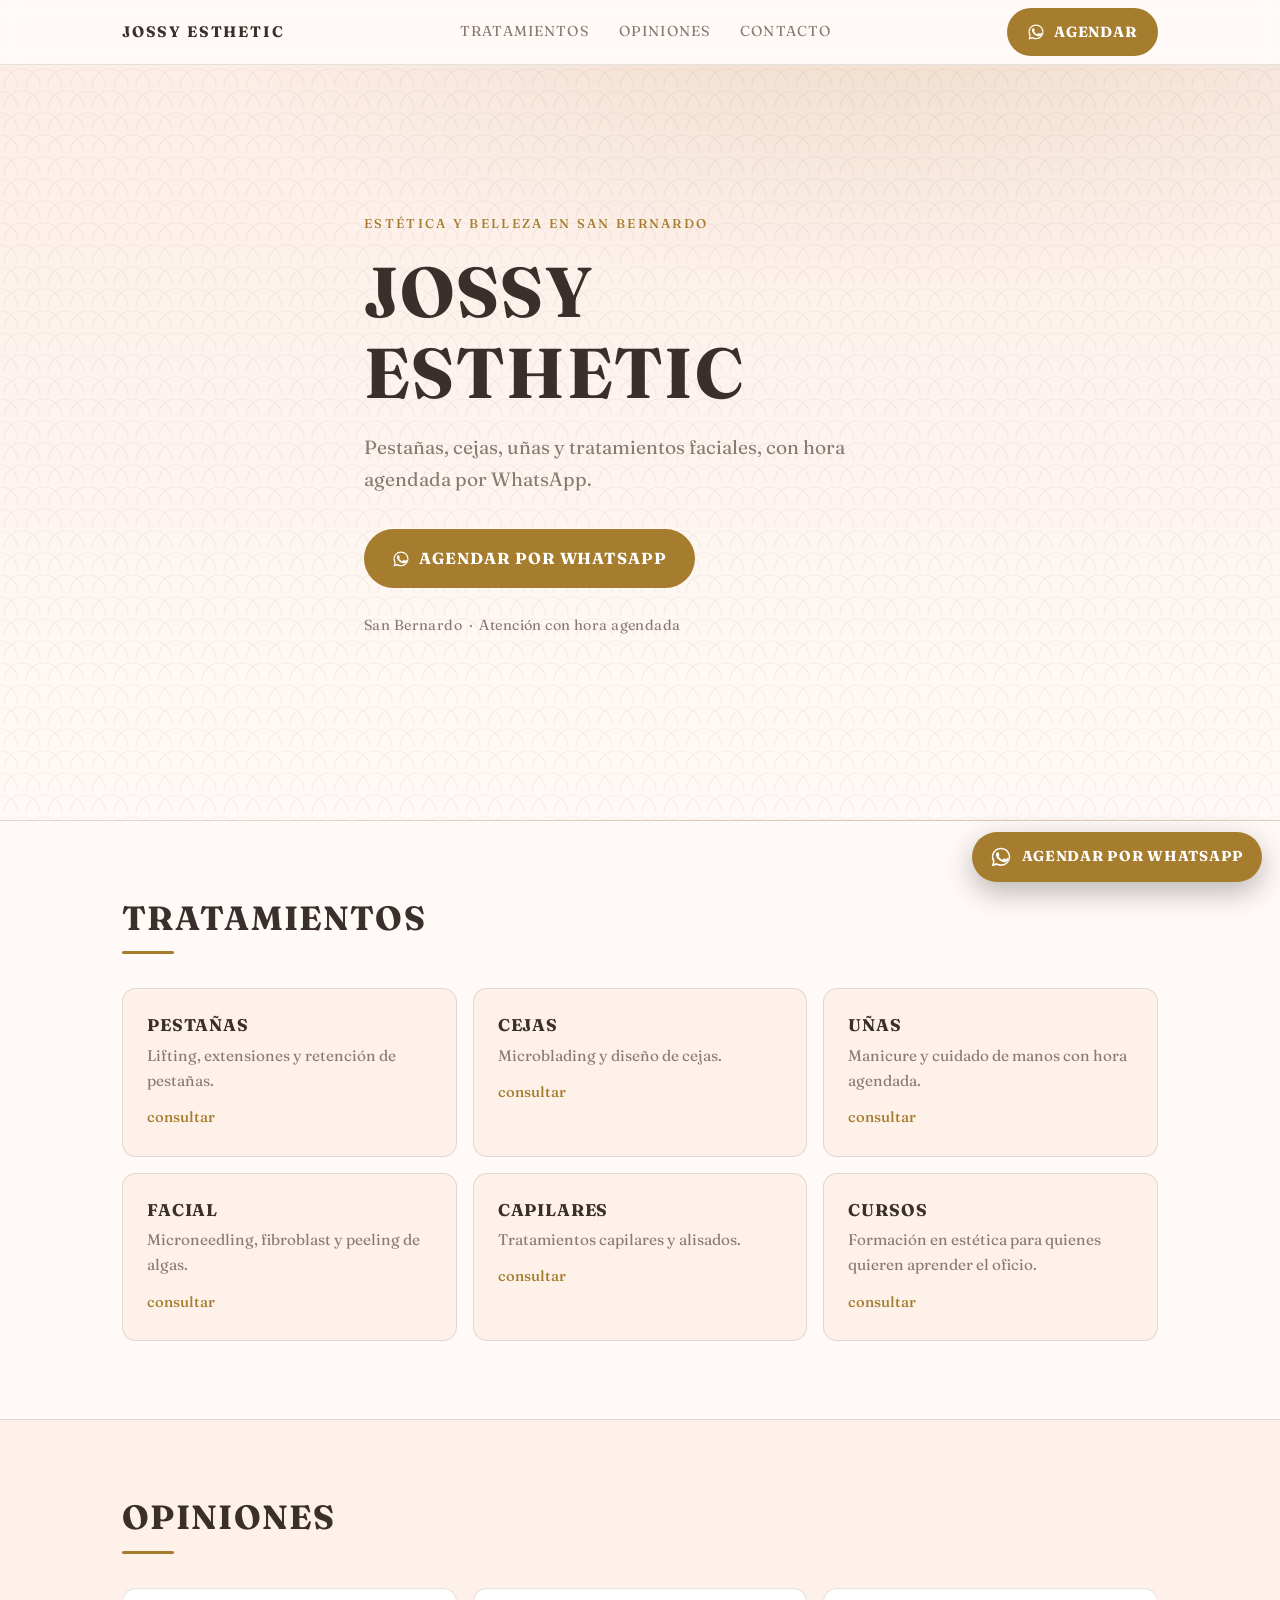
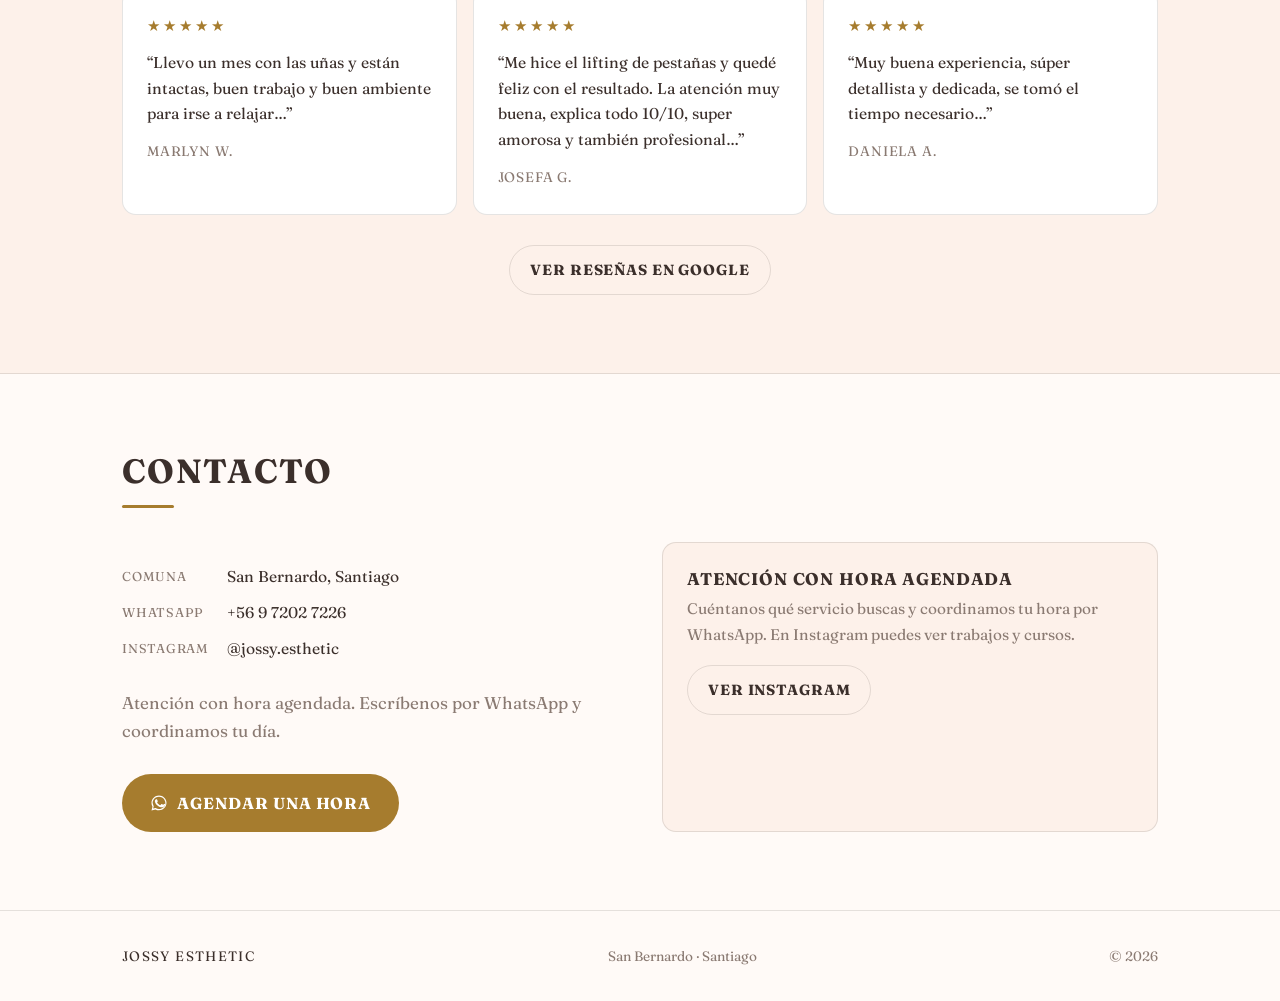
==== index.html @ 68f71420 "Demo de sitio para jossy-esthetic Co-Authored-By: Claude Sonnet 5 <noreply@anthropic.com>" ====
<!DOCTYPE html>
<html lang="es">
<head>
<meta charset="utf-8">
<meta name="viewport" content="width=device-width, initial-scale=1">
<title>Jossy Esthetic · San Bernardo</title>
<meta name="description" content="Estética en San Bernardo: pestañas, cejas, uñas y tratamientos faciales con hora agendada por WhatsApp.">
<meta name="theme-color" content="#fffaf7">
<link rel="preconnect" href="https://fonts.googleapis.com">
<link rel="preconnect" href="https://fonts.gstatic.com" crossorigin>
<link href="https://fonts.googleapis.com/css2?family=Fraunces:wght@400;500;600&display=swap" rel="stylesheet">
<style>:root{--bg:#fffaf7;--surface:#fdf1ea;--surface-2:#ffffff;--text:#3b2f2b;--muted:#8a7a72;--accent:#a67c2e;--accent-ink:#ffffff;--line:rgba(59,47,43,.13);--radius:14px;--maxw:1080px;--font:'Fraunces',Georgia,'Times New Roman',serif}*,*::before,*::after{box-sizing:border-box;margin:0;padding:0}html{scroll-behavior:smooth;-webkit-text-size-adjust:100%}body{background:var(--bg);color:var(--text);font-family:var(--font);font-size:17px;line-height:1.65;-webkit-font-smoothing:antialiased;overflow-x:hidden}img{max-width:100%;display:block}a{color:inherit;text-decoration:none}.wrap{max-width:var(--maxw);margin:0 auto;padding:0 22px}section{padding:78px 0}h1,h2,h3{font-weight:700;line-height:1.15;letter-spacing:.01em}h2{font-size:clamp(1.5rem,4vw,2.1rem);text-transform:uppercase;letter-spacing:.04em;margin-bottom:34px}h2 .rule{display:block;width:52px;height:3px;background:var(--accent);margin-top:14px;border-radius:2px}p.lead{color:var(--muted)}header{position:sticky;top:0;z-index:50;background:color-mix(in srgb,var(--bg) 82%,transparent);backdrop-filter:blur(10px);border-bottom:1px solid var(--line)}.bar{display:flex;align-items:center;justify-content:space-between;height:64px}.brand{font-weight:700;text-transform:uppercase;letter-spacing:.12em;font-size:.95rem}.nav{display:none;gap:30px;font-size:.9rem;color:var(--muted);text-transform:uppercase;letter-spacing:.08em}.nav a:hover{color:var(--text)}@media(min-width:820px){.nav{display:flex}}.btn{display:inline-flex;align-items:center;gap:9px;background:var(--accent);color:var(--accent-ink);font-weight:700;font-size:.92rem;text-transform:uppercase;letter-spacing:.06em;padding:12px 20px;border-radius:999px;white-space:nowrap;transition:transform .15s ease,filter .15s ease}.btn:hover{transform:translateY(-1px);filter:brightness(1.06)}.btn svg{width:18px;height:18px;fill:currentColor}.btn--ghost{background:transparent;color:var(--text);border:1px solid var(--line)}.btn--lg{padding:16px 28px;font-size:1rem}.hero{position:relative;overflow:hidden;min-height:80vh;display:flex;align-items:center;background:radial-gradient(1200px 500px at 70% -10%,var(--hero-glow,transparent),transparent 60%),linear-gradient(180deg,#fdeee7 0%,#fffaf7 100%);background-size:cover;background-position:center;border-bottom:1px solid var(--line)}.hero{--hero-glow:rgba(166,124,46,.16)}.pat{position:absolute;inset:0;width:100%;height:100%;color:var(--text);opacity:.05;pointer-events:none}.hero-inner{position:relative;padding:70px 0}.hero .kicker{color:var(--accent);text-transform:uppercase;letter-spacing:.18em;font-size:.8rem;font-weight:500;margin-bottom:18px}.hero h1{font-size:clamp(2.4rem,8vw,4.4rem);text-transform:uppercase;letter-spacing:.02em;margin-bottom:18px}.hero p{font-size:clamp(1rem,2.4vw,1.2rem);color:var(--muted);max-width:46ch;margin-bottom:34px}.hero .meta{margin-top:26px;color:var(--muted);font-size:.9rem;letter-spacing:.03em}.grid{display:grid;grid-template-columns:1fr;gap:16px}@media(min-width:640px){.grid{grid-template-columns:1fr 1fr}}@media(min-width:960px){.grid{grid-template-columns:1fr 1fr 1fr}}.card{background:var(--surface);border:1px solid var(--line);border-radius:var(--radius);padding:26px 24px}.card h3{font-size:1.06rem;text-transform:uppercase;letter-spacing:.05em;margin-bottom:8px}.card p{color:var(--muted);font-size:.96rem;margin:0}.card .price{color:var(--accent);font-weight:500;font-size:.92rem;margin-top:12px;display:block}.gallery{display:grid;grid-template-columns:1fr;gap:14px}@media(min-width:640px){.gallery{grid-template-columns:1fr 1fr 1fr}}.gallery figure{margin:0;border-radius:var(--radius);overflow:hidden;border:1px solid var(--line)}.gallery img{width:100%;aspect-ratio:4/3;object-fit:cover}.gallery figcaption{padding:10px 14px;font-size:.82rem;color:var(--muted);text-transform:uppercase;letter-spacing:.05em}.reviews{background:var(--surface);border-top:1px solid var(--line);border-bottom:1px solid var(--line)}.review{background:var(--surface-2);border:1px solid var(--line);border-radius:var(--radius);padding:24px}.stars{letter-spacing:3px;color:var(--accent);font-size:.95rem;margin-bottom:12px}.review p{font-size:.98rem;margin-bottom:14px}.review .who{color:var(--muted);font-size:.86rem;text-transform:uppercase;letter-spacing:.06em}.reviews .after{margin-top:30px;text-align:center}.contact-grid{display:grid;grid-template-columns:1fr;gap:34px}@media(min-width:860px){.contact-grid{grid-template-columns:1fr 1fr;gap:44px}}.info dl{display:grid;grid-template-columns:auto 1fr;gap:10px 18px;margin:22px 0 28px}.info dt{color:var(--muted);text-transform:uppercase;letter-spacing:.06em;font-size:.8rem;padding-top:2px}.info dd{font-size:.98rem}.hours{width:100%;border-collapse:collapse;margin:20px 0 28px;font-size:.94rem}.hours td{padding:7px 0;border-bottom:1px solid var(--line)}.hours td:last-child{text-align:right;color:var(--muted)}.hours tr:last-child td{border-bottom:0}.map{border:1px solid var(--line);border-radius:var(--radius);overflow:hidden;min-height:300px}.map iframe{width:100%;height:100%;min-height:300px;border:0;filter:grayscale(.3) contrast(1.05)}footer{border-top:1px solid var(--line);padding:34px 0;color:var(--muted);font-size:.85rem}.foot{display:flex;flex-wrap:wrap;gap:8px 22px;justify-content:space-between;align-items:center}.foot .name{text-transform:uppercase;letter-spacing:.1em;color:var(--text)}.fab{position:fixed;right:18px;bottom:18px;z-index:60;display:inline-flex;align-items:center;gap:10px;background:var(--accent);color:var(--accent-ink);font-weight:700;font-size:.9rem;text-transform:uppercase;letter-spacing:.05em;padding:13px 18px;border-radius:999px;box-shadow:0 10px 30px rgba(0,0,0,.28);transition:transform .15s ease,filter .15s ease}.fab:hover{transform:translateY(-2px);filter:brightness(1.06)}.fab svg{width:22px;height:22px;fill:currentColor;flex:none}.fab .fab-txt{display:none}@media(min-width:560px){.fab .fab-txt{display:inline}}@media (prefers-reduced-motion:no-preference){.reveal{opacity:0;transform:translateY(18px);transition:opacity .6s ease,transform .6s ease}.reveal.is-visible{opacity:1;transform:none}}</style>
</head>
<body>
<svg width="0" height="0" style="position:absolute" aria-hidden="true"><symbol id="wa" viewBox="0 0 24 24"><path d="M17.5 14.4c-.3-.2-1.7-.9-2-1-.3-.1-.5-.2-.6.2-.2.3-.7 1-.9 1.2-.2.2-.3.2-.6.1-1.7-.9-2.8-1.6-3.9-3.5-.3-.5.3-.5.8-1.5.1-.2 0-.4 0-.5 0-.1-.6-1.5-.9-2.1-.2-.5-.4-.4-.6-.4h-.5c-.2 0-.5.1-.7.3-1 .9-1.2 2-1 3.2.4 2 1.6 3.6 3.4 5 2.4 2 4.2 2.4 5.7 2.4.7 0 1.6-.1 2.3-.6.6-.4 1.7-1.1 1.9-2.1.2-.9.2-1.7.1-1.8-.1-.2-.3-.2-.6-.4Z"/><path d="M12 2C6.5 2 2 6.5 2 12c0 1.8.5 3.5 1.3 5L2 22l5.2-1.4c1.4.8 3 1.2 4.8 1.2 5.5 0 10-4.5 10-10S17.5 2 12 2Zm0 18c-1.6 0-3.1-.4-4.4-1.2l-.3-.2-3.1.8.8-3-.2-.3C4 13.3 3.5 11.7 3.5 12 3.5 7.3 7.3 3.5 12 3.5S20.5 7.3 20.5 12 16.7 20 12 20Z"/></symbol></svg>
<!-- ================= HEADER ================= -->
<header>
<div class="wrap bar">
<span class="brand">Jossy Esthetic</span>
<nav class="nav">
<a href="#servicios">Tratamientos</a>
<a href="#opiniones">Opiniones</a>
<a href="#contacto">Contacto</a>
</nav>
<a class="btn" href="https://wa.me/56972027226?text=Hola%2C%20vi%20su%20p%C3%A1gina%20web%20y%20quiero%20agendar%20una%20hora" target="_blank" rel="noopener">
<svg aria-hidden="true"><use href="#wa"/></svg>
<span>Agendar</span>
</a>
</div>
</header>
<!-- ================= HERO ================= -->
<section class="hero">
<svg class="pat" aria-hidden="true"><defs><pattern id="p" width="44" height="22" patternUnits="userSpaceOnUse"><g fill="none" stroke="currentColor" stroke-width="1.2"><circle cx="22" cy="22" r="18"/><circle cx="0" cy="22" r="18"/><circle cx="44" cy="22" r="18"/></g></pattern></defs><rect width="100%" height="100%" fill="url(#p)"/></svg>
<div class="wrap hero-inner">
<p class="kicker">Estética y belleza en San Bernardo</p>
<h1>Jossy<br>Esthetic</h1>
<p>Pestañas, cejas, uñas y tratamientos faciales, con hora agendada por WhatsApp.</p>
<a class="btn btn--lg" href="https://wa.me/56972027226?text=Hola%2C%20vi%20su%20p%C3%A1gina%20web%20y%20quiero%20agendar%20una%20hora" target="_blank" rel="noopener">
<svg aria-hidden="true"><use href="#wa"/></svg>
<span>Agendar por WhatsApp</span>
</a>
<p class="meta">San Bernardo &nbsp;·&nbsp; Atención con hora agendada</p>
</div>
</section>
<!-- ================= SERVICIOS ================= -->
<section id="servicios">
<div class="wrap">
<h2 class="reveal">Tratamientos<span class="rule"></span></h2>
<div class="grid">
<div class="card reveal">
<h3>Pestañas</h3>
<p>Lifting, extensiones y retención de pestañas.</p>
<span class="price">consultar</span>
</div>
<div class="card reveal">
<h3>Cejas</h3>
<p>Microblading y diseño de cejas.</p>
<span class="price">consultar</span>
</div>
<div class="card reveal">
<h3>Uñas</h3>
<p>Manicure y cuidado de manos con hora agendada.</p>
<span class="price">consultar</span>
</div>
<div class="card reveal">
<h3>Facial</h3>
<p>Microneedling, fibroblast y peeling de algas.</p>
<span class="price">consultar</span>
</div>
<div class="card reveal">
<h3>Capilares</h3>
<p>Tratamientos capilares y alisados.</p>
<span class="price">consultar</span>
</div>
<div class="card reveal">
<h3>Cursos</h3>
<p>Formación en estética para quienes quieren aprender el oficio.</p>
<span class="price">consultar</span>
</div>
</div>
</div>
</section>
<!-- ================= OPINIONES ================= -->
<section id="opiniones" class="reviews">
<div class="wrap">
<h2 class="reveal">Opiniones<span class="rule"></span></h2>
<div class="grid">
<div class="review reveal">
<div class="stars" aria-label="5 de 5 estrellas">★★★★★</div>
<p>“Llevo un mes con las uñas y están intactas, buen trabajo y buen ambiente para irse a relajar…”</p>
<div class="who">Marlyn W.</div>
</div>
<div class="review reveal">
<div class="stars" aria-label="5 de 5 estrellas">★★★★★</div>
<p>“Me hice el lifting de pestañas y quedé feliz con el resultado. La atención muy buena, explica todo 10/10, super amorosa y también profesional…”</p>
<div class="who">Josefa G.</div>
</div>
<div class="review reveal">
<div class="stars" aria-label="5 de 5 estrellas">★★★★★</div>
<p>“Muy buena experiencia, súper detallista y dedicada, se tomó el tiempo necesario…”</p>
<div class="who">Daniela A.</div>
</div>
</div>
<div class="after">
<a class="btn btn--ghost" href="https://www.google.com/maps/search/?api=1&query=Jossy%20Esthetic%20San%20Bernardo" target="_blank" rel="noopener">Ver reseñas en Google</a>
</div>
</div>
</section>
<!-- ================= CONTACTO ================= -->
<section id="contacto">
<div class="wrap">
<h2 class="reveal">Contacto<span class="rule"></span></h2>
<div class="contact-grid">
<div class="info reveal">
<dl>
<dt>Comuna</dt>
<dd>San Bernardo, Santiago</dd>
<dt>WhatsApp</dt>
<dd>+56 9 7202 7226</dd>
<dt>Instagram</dt>
<dd><a href="https://instagram.com/jossy.esthetic" target="_blank" rel="noopener">@jossy.esthetic</a></dd>
</dl>
<p class="lead" style="margin:20px 0 28px">Atención con hora agendada. Escríbenos por WhatsApp y coordinamos tu día.</p>
<a class="btn btn--lg" href="https://wa.me/56972027226?text=Hola%2C%20vi%20su%20p%C3%A1gina%20web%20y%20quiero%20agendar%20una%20hora" target="_blank" rel="noopener">
<svg aria-hidden="true"><use href="#wa"/></svg>
<span>Agendar una hora</span>
</a>
</div>
<div class="card reveal">
<h3>Atención con hora agendada</h3>
<p>Cuéntanos qué servicio buscas y coordinamos tu hora por WhatsApp. En Instagram puedes ver trabajos y cursos.</p>
<a class="btn btn--ghost" style="margin-top:18px" href="https://instagram.com/jossy.esthetic" target="_blank" rel="noopener">Ver Instagram</a>
</div>
</div>
</div>
</section>
<!-- ================= FOOTER ================= -->
<footer>
<div class="wrap foot">
<span class="name">Jossy Esthetic</span>
<span>San Bernardo · Santiago</span>
<span>&copy; <span id="y"></span></span>
</div>
</footer>
<!-- ================= BOTÓN FLOTANTE (toda la página) ================= -->
<a class="fab" href="https://wa.me/56972027226?text=Hola%2C%20vi%20su%20p%C3%A1gina%20web%20y%20quiero%20agendar%20una%20hora" target="_blank" rel="noopener" aria-label="Agendar por WhatsApp">
<svg aria-hidden="true"><use href="#wa"/></svg>
<span class="fab-txt">Agendar por WhatsApp</span>
</a>
<script>
document.getElementById('y').textContent = new Date().getFullYear();
var io = new IntersectionObserver(function(entries){
entries.forEach(function(e){
if(e.isIntersecting){ e.target.classList.add('is-visible'); io.unobserve(e.target); }
});
}, {threshold:.15});
document.querySelectorAll('.reveal').forEach(function(el){ io.observe(el); });
</script>
</body>
</html>
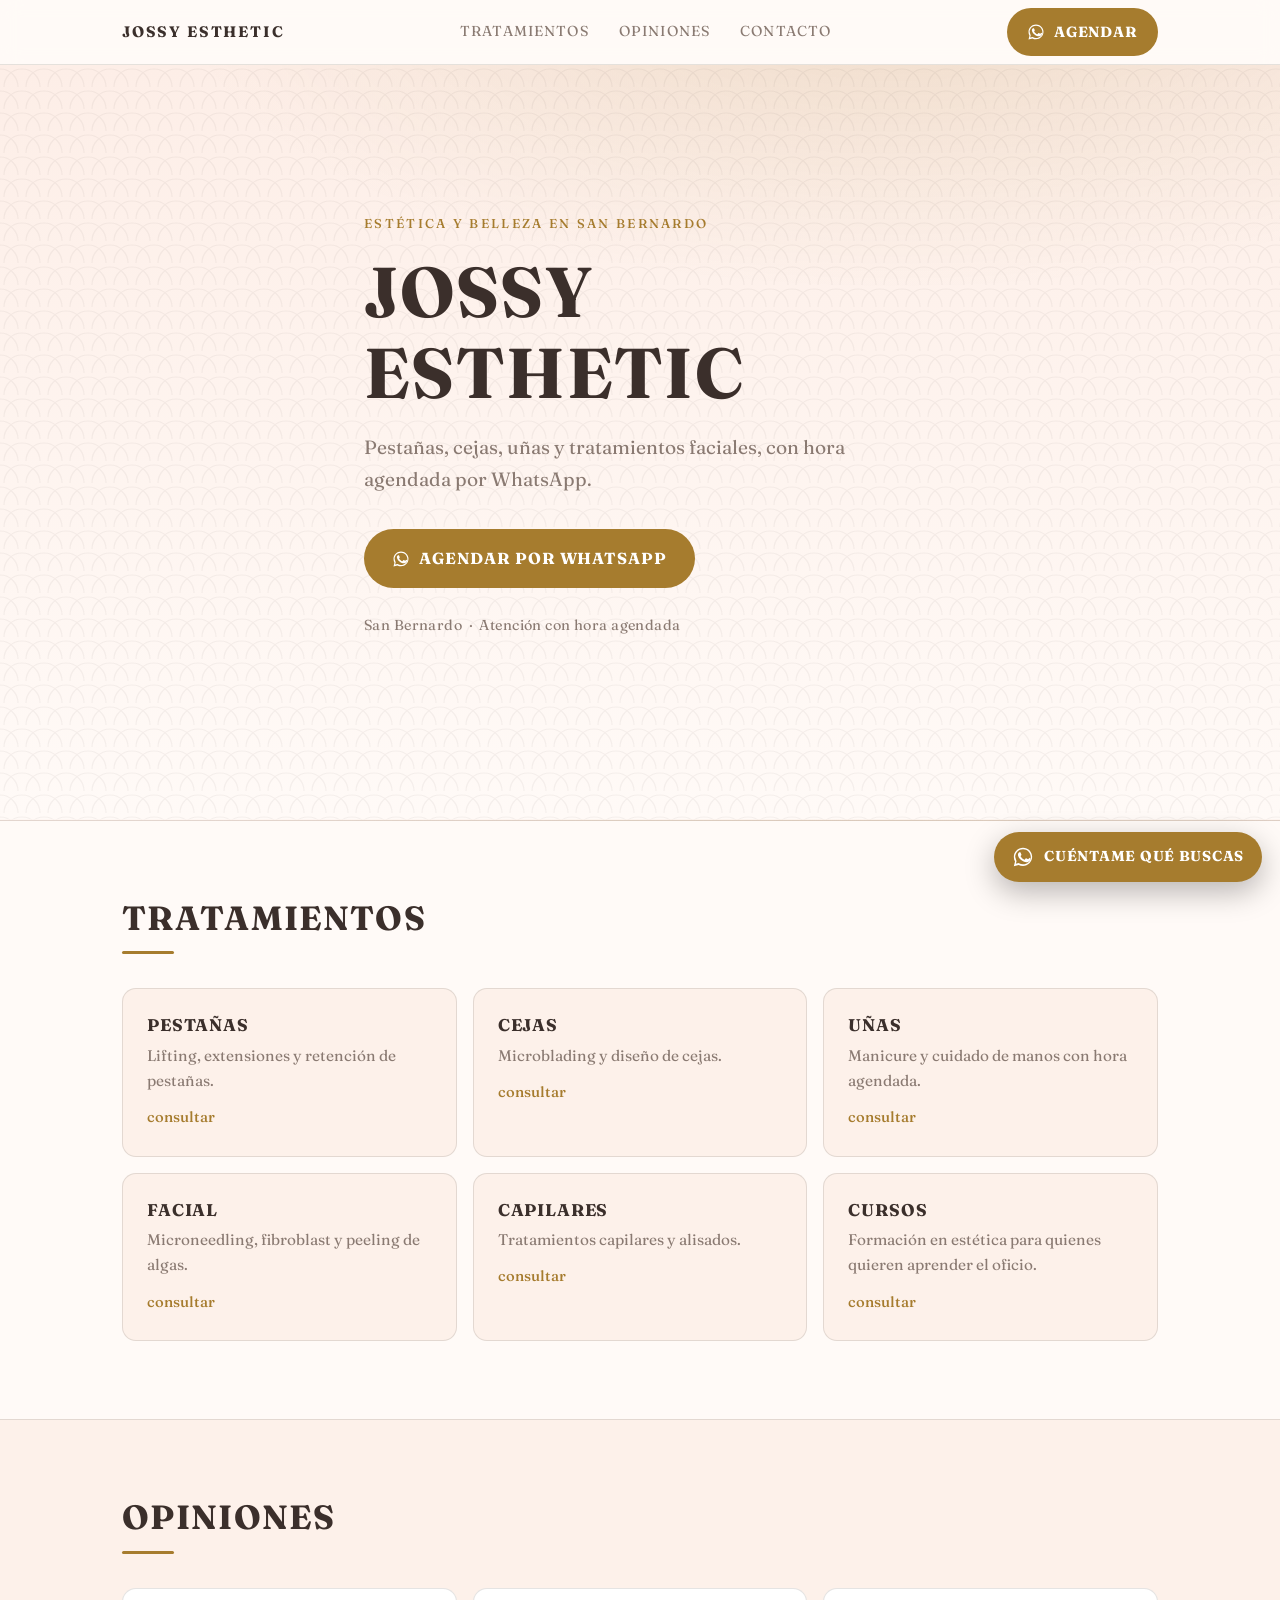
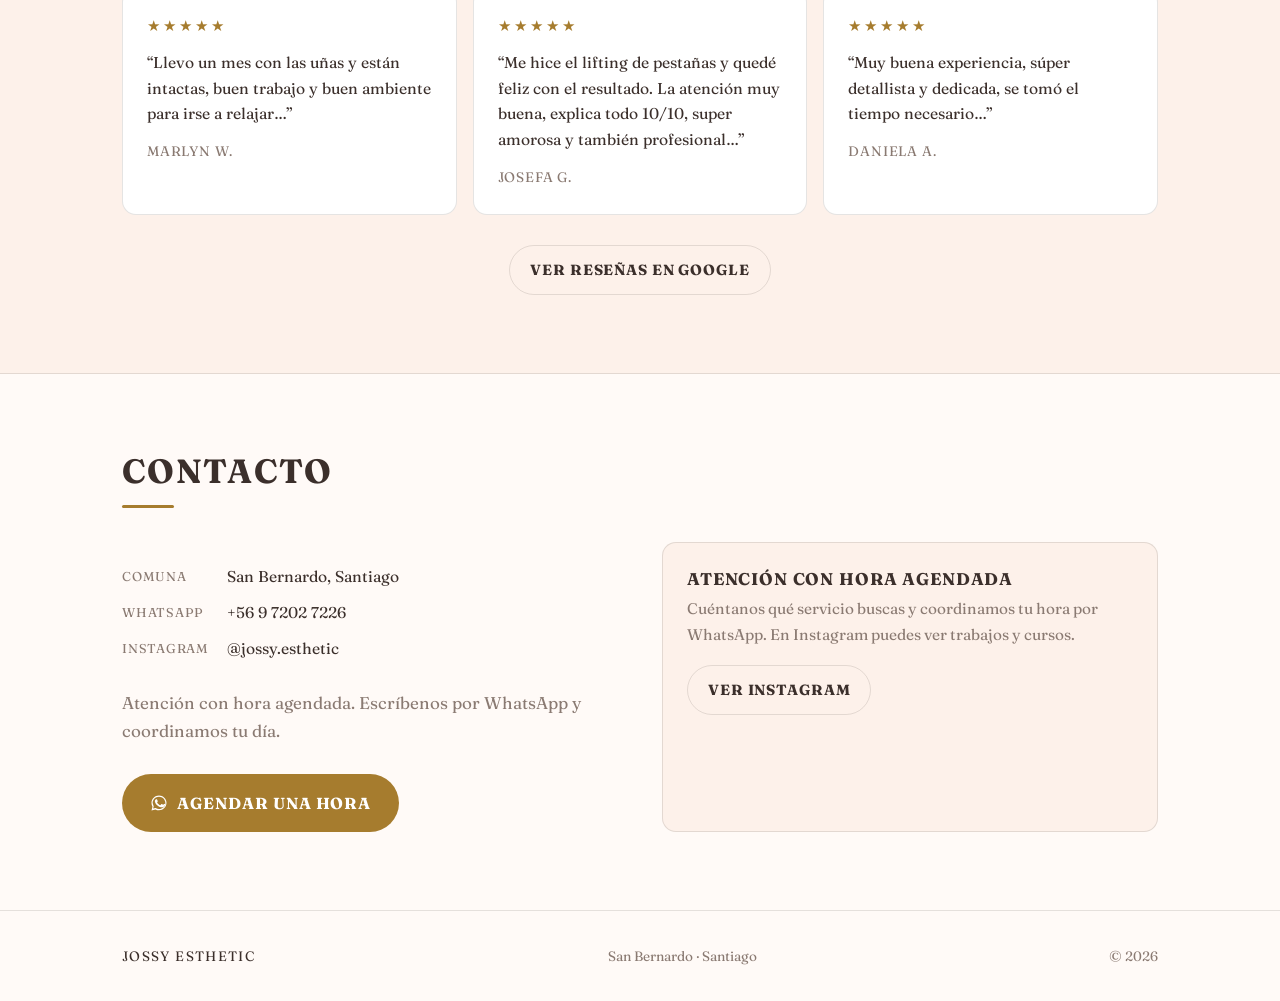
==== commit 0ac818c5: "Asistente de reservas guiado (sin costo) en el demo de Jossy Co-Authored-By: Claude Sonnet 5 <norepl" ====
--- a/index.html
+++ b/index.html
@@ -10,6 +10,7 @@
 <link rel="preconnect" href="https://fonts.gstatic.com" crossorigin>
 <link href="https://fonts.googleapis.com/css2?family=Fraunces:wght@400;500;600&display=swap" rel="stylesheet">
 <style>:root{--bg:#fffaf7;--surface:#fdf1ea;--surface-2:#ffffff;--text:#3b2f2b;--muted:#8a7a72;--accent:#a67c2e;--accent-ink:#ffffff;--line:rgba(59,47,43,.13);--radius:14px;--maxw:1080px;--font:'Fraunces',Georgia,'Times New Roman',serif}*,*::before,*::after{box-sizing:border-box;margin:0;padding:0}html{scroll-behavior:smooth;-webkit-text-size-adjust:100%}body{background:var(--bg);color:var(--text);font-family:var(--font);font-size:17px;line-height:1.65;-webkit-font-smoothing:antialiased;overflow-x:hidden}img{max-width:100%;display:block}a{color:inherit;text-decoration:none}.wrap{max-width:var(--maxw);margin:0 auto;padding:0 22px}section{padding:78px 0}h1,h2,h3{font-weight:700;line-height:1.15;letter-spacing:.01em}h2{font-size:clamp(1.5rem,4vw,2.1rem);text-transform:uppercase;letter-spacing:.04em;margin-bottom:34px}h2 .rule{display:block;width:52px;height:3px;background:var(--accent);margin-top:14px;border-radius:2px}p.lead{color:var(--muted)}header{position:sticky;top:0;z-index:50;background:color-mix(in srgb,var(--bg) 82%,transparent);backdrop-filter:blur(10px);border-bottom:1px solid var(--line)}.bar{display:flex;align-items:center;justify-content:space-between;height:64px}.brand{font-weight:700;text-transform:uppercase;letter-spacing:.12em;font-size:.95rem}.nav{display:none;gap:30px;font-size:.9rem;color:var(--muted);text-transform:uppercase;letter-spacing:.08em}.nav a:hover{color:var(--text)}@media(min-width:820px){.nav{display:flex}}.btn{display:inline-flex;align-items:center;gap:9px;background:var(--accent);color:var(--accent-ink);font-weight:700;font-size:.92rem;text-transform:uppercase;letter-spacing:.06em;padding:12px 20px;border-radius:999px;white-space:nowrap;transition:transform .15s ease,filter .15s ease}.btn:hover{transform:translateY(-1px);filter:brightness(1.06)}.btn svg{width:18px;height:18px;fill:currentColor}.btn--ghost{background:transparent;color:var(--text);border:1px solid var(--line)}.btn--lg{padding:16px 28px;font-size:1rem}.hero{position:relative;overflow:hidden;min-height:80vh;display:flex;align-items:center;background:radial-gradient(1200px 500px at 70% -10%,var(--hero-glow,transparent),transparent 60%),linear-gradient(180deg,#fdeee7 0%,#fffaf7 100%);background-size:cover;background-position:center;border-bottom:1px solid var(--line)}.hero{--hero-glow:rgba(166,124,46,.16)}.pat{position:absolute;inset:0;width:100%;height:100%;color:var(--text);opacity:.05;pointer-events:none}.hero-inner{position:relative;padding:70px 0}.hero .kicker{color:var(--accent);text-transform:uppercase;letter-spacing:.18em;font-size:.8rem;font-weight:500;margin-bottom:18px}.hero h1{font-size:clamp(2.4rem,8vw,4.4rem);text-transform:uppercase;letter-spacing:.02em;margin-bottom:18px}.hero p{font-size:clamp(1rem,2.4vw,1.2rem);color:var(--muted);max-width:46ch;margin-bottom:34px}.hero .meta{margin-top:26px;color:var(--muted);font-size:.9rem;letter-spacing:.03em}.grid{display:grid;grid-template-columns:1fr;gap:16px}@media(min-width:640px){.grid{grid-template-columns:1fr 1fr}}@media(min-width:960px){.grid{grid-template-columns:1fr 1fr 1fr}}.card{background:var(--surface);border:1px solid var(--line);border-radius:var(--radius);padding:26px 24px}.card h3{font-size:1.06rem;text-transform:uppercase;letter-spacing:.05em;margin-bottom:8px}.card p{color:var(--muted);font-size:.96rem;margin:0}.card .price{color:var(--accent);font-weight:500;font-size:.92rem;margin-top:12px;display:block}.gallery{display:grid;grid-template-columns:1fr;gap:14px}@media(min-width:640px){.gallery{grid-template-columns:1fr 1fr 1fr}}.gallery figure{margin:0;border-radius:var(--radius);overflow:hidden;border:1px solid var(--line)}.gallery img{width:100%;aspect-ratio:4/3;object-fit:cover}.gallery figcaption{padding:10px 14px;font-size:.82rem;color:var(--muted);text-transform:uppercase;letter-spacing:.05em}.reviews{background:var(--surface);border-top:1px solid var(--line);border-bottom:1px solid var(--line)}.review{background:var(--surface-2);border:1px solid var(--line);border-radius:var(--radius);padding:24px}.stars{letter-spacing:3px;color:var(--accent);font-size:.95rem;margin-bottom:12px}.review p{font-size:.98rem;margin-bottom:14px}.review .who{color:var(--muted);font-size:.86rem;text-transform:uppercase;letter-spacing:.06em}.reviews .after{margin-top:30px;text-align:center}.contact-grid{display:grid;grid-template-columns:1fr;gap:34px}@media(min-width:860px){.contact-grid{grid-template-columns:1fr 1fr;gap:44px}}.info dl{display:grid;grid-template-columns:auto 1fr;gap:10px 18px;margin:22px 0 28px}.info dt{color:var(--muted);text-transform:uppercase;letter-spacing:.06em;font-size:.8rem;padding-top:2px}.info dd{font-size:.98rem}.hours{width:100%;border-collapse:collapse;margin:20px 0 28px;font-size:.94rem}.hours td{padding:7px 0;border-bottom:1px solid var(--line)}.hours td:last-child{text-align:right;color:var(--muted)}.hours tr:last-child td{border-bottom:0}.map{border:1px solid var(--line);border-radius:var(--radius);overflow:hidden;min-height:300px}.map iframe{width:100%;height:100%;min-height:300px;border:0;filter:grayscale(.3) contrast(1.05)}footer{border-top:1px solid var(--line);padding:34px 0;color:var(--muted);font-size:.85rem}.foot{display:flex;flex-wrap:wrap;gap:8px 22px;justify-content:space-between;align-items:center}.foot .name{text-transform:uppercase;letter-spacing:.1em;color:var(--text)}.fab{position:fixed;right:18px;bottom:18px;z-index:60;display:inline-flex;align-items:center;gap:10px;background:var(--accent);color:var(--accent-ink);font-weight:700;font-size:.9rem;text-transform:uppercase;letter-spacing:.05em;padding:13px 18px;border-radius:999px;box-shadow:0 10px 30px rgba(0,0,0,.28);transition:transform .15s ease,filter .15s ease}.fab:hover{transform:translateY(-2px);filter:brightness(1.06)}.fab svg{width:22px;height:22px;fill:currentColor;flex:none}.fab .fab-txt{display:none}@media(min-width:560px){.fab .fab-txt{display:inline}}@media (prefers-reduced-motion:no-preference){.reveal{opacity:0;transform:translateY(18px);transition:opacity .6s ease,transform .6s ease}.reveal.is-visible{opacity:1;transform:none}}</style>
+<link rel="stylesheet" href="asistente.css">
 </head>
 <body>
 <svg width="0" height="0" style="position:absolute" aria-hidden="true"><symbol id="wa" viewBox="0 0 24 24"><path d="M17.5 14.4c-.3-.2-1.7-.9-2-1-.3-.1-.5-.2-.6.2-.2.3-.7 1-.9 1.2-.2.2-.3.2-.6.1-1.7-.9-2.8-1.6-3.9-3.5-.3-.5.3-.5.8-1.5.1-.2 0-.4 0-.5 0-.1-.6-1.5-.9-2.1-.2-.5-.4-.4-.6-.4h-.5c-.2 0-.5.1-.7.3-1 .9-1.2 2-1 3.2.4 2 1.6 3.6 3.4 5 2.4 2 4.2 2.4 5.7 2.4.7 0 1.6-.1 2.3-.6.6-.4 1.7-1.1 1.9-2.1.2-.9.2-1.7.1-1.8-.1-.2-.3-.2-.6-.4Z"/><path d="M12 2C6.5 2 2 6.5 2 12c0 1.8.5 3.5 1.3 5L2 22l5.2-1.4c1.4.8 3 1.2 4.8 1.2 5.5 0 10-4.5 10-10S17.5 2 12 2Zm0 18c-1.6 0-3.1-.4-4.4-1.2l-.3-.2-3.1.8.8-3-.2-.3C4 13.3 3.5 11.7 3.5 12 3.5 7.3 7.3 3.5 12 3.5S20.5 7.3 20.5 12 16.7 20 12 20Z"/></symbol></svg>
@@ -156,5 +157,7 @@
 }, {threshold:.15});
 document.querySelectorAll('.reveal').forEach(function(el){ io.observe(el); });
 </script>
+<script>window.ASISTENTE={"negocio": "Jossy Esthetic", "persona": "Jossy", "wa": "56972027226", "boton": "Cuéntame qué buscas", "saludo": "Hola, soy el asistente de Jossy Esthetic. ¿Qué te gustaría hacerte?", "servicios": [{"n": "Pestañas", "info": "Jossy trabaja tres técnicas en pestañas. ¿Cuál te interesa?", "opts": ["Lifting", "Extensiones", "Retención"], "kw": "pestan|lifting|extension|retencion"}, {"n": "Cejas", "info": "En cejas hace microblading y diseño. ¿Cuál buscas?", "opts": ["Microblading", "Diseño de cejas"], "kw": "ceja|microblading"}, {"n": "Uñas", "info": "Manicure y cuidado de manos, siempre con hora agendada.", "opts": [], "kw": "\\bunas\\b|manicur|acrilic|esmalt|semipermanente"}, {"n": "Facial", "info": "Para el rostro trabaja estos tratamientos. ¿Cuál te llama la atención?", "opts": ["Microneedling", "Fibroblast", "Peeling de algas"], "kw": "facial|needling|fibroblast|peeling|\\bcara\\b|rostro|\\bpiel\\b"}, {"n": "Capilares", "info": "Tratamientos capilares y alisados. ¿Qué necesitas?", "opts": ["Tratamiento capilar", "Alisado"], "kw": "capilar|cabello|\\bpelo\\b|alisado|keratina"}, {"n": "Cursos", "info": "Jossy también enseña: da cursos de estética. Fechas y contenidos los ve directo con ella.", "opts": [], "kw": "curso|clase|aprender|capacitac|formacion|ensen"}], "faq": [{"kw": "precio|valor|cuanto|costo|cobra|tarifa", "r": "Los valores dependen del tratamiento y de tu caso, por eso Jossy los confirma directamente por WhatsApp."}, {"kw": "donde|direccion|ubicacion|comuna|llegar|san bernardo", "r": "Jossy atiende en San Bernardo, con hora agendada. Los detalles del lugar los coordina por WhatsApp al agendar."}, {"kw": "horario|abre|cierra|disponib|dias|que hora", "r": "Atiende con hora agendada. Los días y horas disponibles los ve directo con Jossy por WhatsApp."}, {"kw": "certific|experiencia|titulo|estudi", "r": "Jossy es técnico en enfermería, cosmetóloga y esteticista, con certificación internacional."}, {"kw": "opinion|resena|recomend|confiable", "r": "Tiene 5,0 en Google con más de 120 reseñas. Algunas están más abajo en esta página."}, {"kw": "agendar|reservar|una hora|pedir hora|\\bcita\\b", "r": "Se agenda por WhatsApp. Si eliges el servicio aquí, le dejo el mensaje listo a Jossy."}]};</script>
+<script src="asistente.js" defer></script>
 </body>
 </html>
--- a/asistente.css
+++ b/asistente.css
@@ -0,0 +1,33 @@
+/* Asistente de reservas — hereda los colores y la tipografía de la página (--bg, --surface, --text, --muted, --accent, --line, --font) */
+.asis{--asis-ink:color-mix(in srgb,var(--accent) 62%,#1a1208);position:fixed;right:18px;bottom:82px;z-index:61;width:min(390px,calc(100vw - 24px));max-height:min(580px,calc(100dvh - 106px));display:flex;flex-direction:column;background:var(--bg);color:var(--text);font-family:var(--font);border:1px solid var(--line);border-radius:10px;box-shadow:0 2px 6px rgba(0,0,0,.06),0 22px 48px -12px rgba(0,0,0,.28);opacity:0;transform:translateY(14px) scale(.98);transform-origin:bottom right}
+.asis[hidden]{display:none}
+@media (prefers-reduced-motion:no-preference){.asis{transition:opacity .28s cubic-bezier(.16,1,.3,1),transform .28s cubic-bezier(.16,1,.3,1)}}
+.asis.is-open{opacity:1;transform:none}
+.asis ::selection{background:color-mix(in srgb,var(--accent) 30%,transparent)}
+.asis-head{display:flex;justify-content:space-between;align-items:flex-start;gap:12px;padding:16px 16px 13px 20px;border-bottom:1px solid var(--line)}
+.asis-head strong{display:block;font-size:1.02rem;text-transform:uppercase;letter-spacing:.09em}
+.asis-head span{display:block;margin-top:3px;font-size:.78rem;line-height:1.4;color:var(--muted)}
+.asis-x{flex:none;width:34px;height:34px;display:grid;place-items:center;background:none;border:0;border-radius:50%;color:var(--muted);cursor:pointer}
+.asis-x:hover{background:var(--surface);color:var(--text)}
+.asis-x svg,.asis-form svg{width:18px;height:18px;fill:none;stroke:currentColor;stroke-width:1.8;stroke-linecap:round;stroke-linejoin:round}
+.asis-log{flex:1 1 auto;min-height:120px;overflow-y:auto;padding:18px 20px 6px;scrollbar-width:thin;scrollbar-color:var(--line) transparent}
+.asis-log p{margin:0 0 12px;font-size:.98rem;line-height:1.5}
+.asis-log .a{max-width:34ch}
+.asis-log .asis-dots{color:var(--muted);letter-spacing:.3em}
+.asis-log .me{margin-left:auto;width:fit-content;max-width:88%;text-align:right;font-style:italic;color:var(--asis-ink);border-bottom:1px solid var(--accent);padding-bottom:2px}
+.asis-log .quote{padding:12px 14px;background:var(--surface);border:1px solid var(--line);border-radius:6px;font-size:.92rem;color:var(--text)}
+.asis-opts{display:flex;flex-wrap:wrap;gap:8px;padding:4px 20px 14px}
+.asis-opts:empty{display:none}
+.asis-chip{font:inherit;font-size:.9rem;line-height:1.2;padding:9px 14px;background:transparent;color:var(--asis-ink);border:1px solid var(--accent);border-radius:6px;cursor:pointer;text-decoration:none;transition:background .15s ease,color .15s ease}
+.asis-chip:hover{background:color-mix(in srgb,var(--accent) 14%,transparent)}
+.asis-chip.is-primary{background:var(--asis-ink);border-color:var(--asis-ink);color:#fff;font-weight:600}
+.asis-chip.is-primary:hover{filter:brightness(1.12);background:var(--asis-ink)}
+.asis-form{display:flex;gap:8px;padding:12px 14px 14px 20px;border-top:1px solid var(--line)}
+.asis-form input{flex:1;min-width:0;font:inherit;font-size:16px;color:var(--text);background:transparent;border:0;border-bottom:1px solid var(--line);padding:8px 2px;border-radius:0;caret-color:var(--accent)}
+.asis-form input::placeholder{color:var(--muted)}
+.asis-form input:focus{outline:none;border-bottom-color:var(--accent)}
+.asis-form button{flex:none;width:40px;height:40px;display:grid;place-items:center;background:var(--asis-ink);color:#fff;border:0;border-radius:50%;cursor:pointer}
+.asis-form button:hover{filter:brightness(1.12)}
+.asis :focus-visible,.fab:focus-visible{outline:2px solid var(--asis-ink,var(--accent));outline-offset:2px}
+.asis-sr{position:absolute;width:1px;height:1px;overflow:hidden;clip:rect(0 0 0 0);white-space:nowrap}
+@media (max-width:560px){.asis{right:10px;left:10px;width:auto;bottom:78px}.fab .fab-txt{display:inline}}
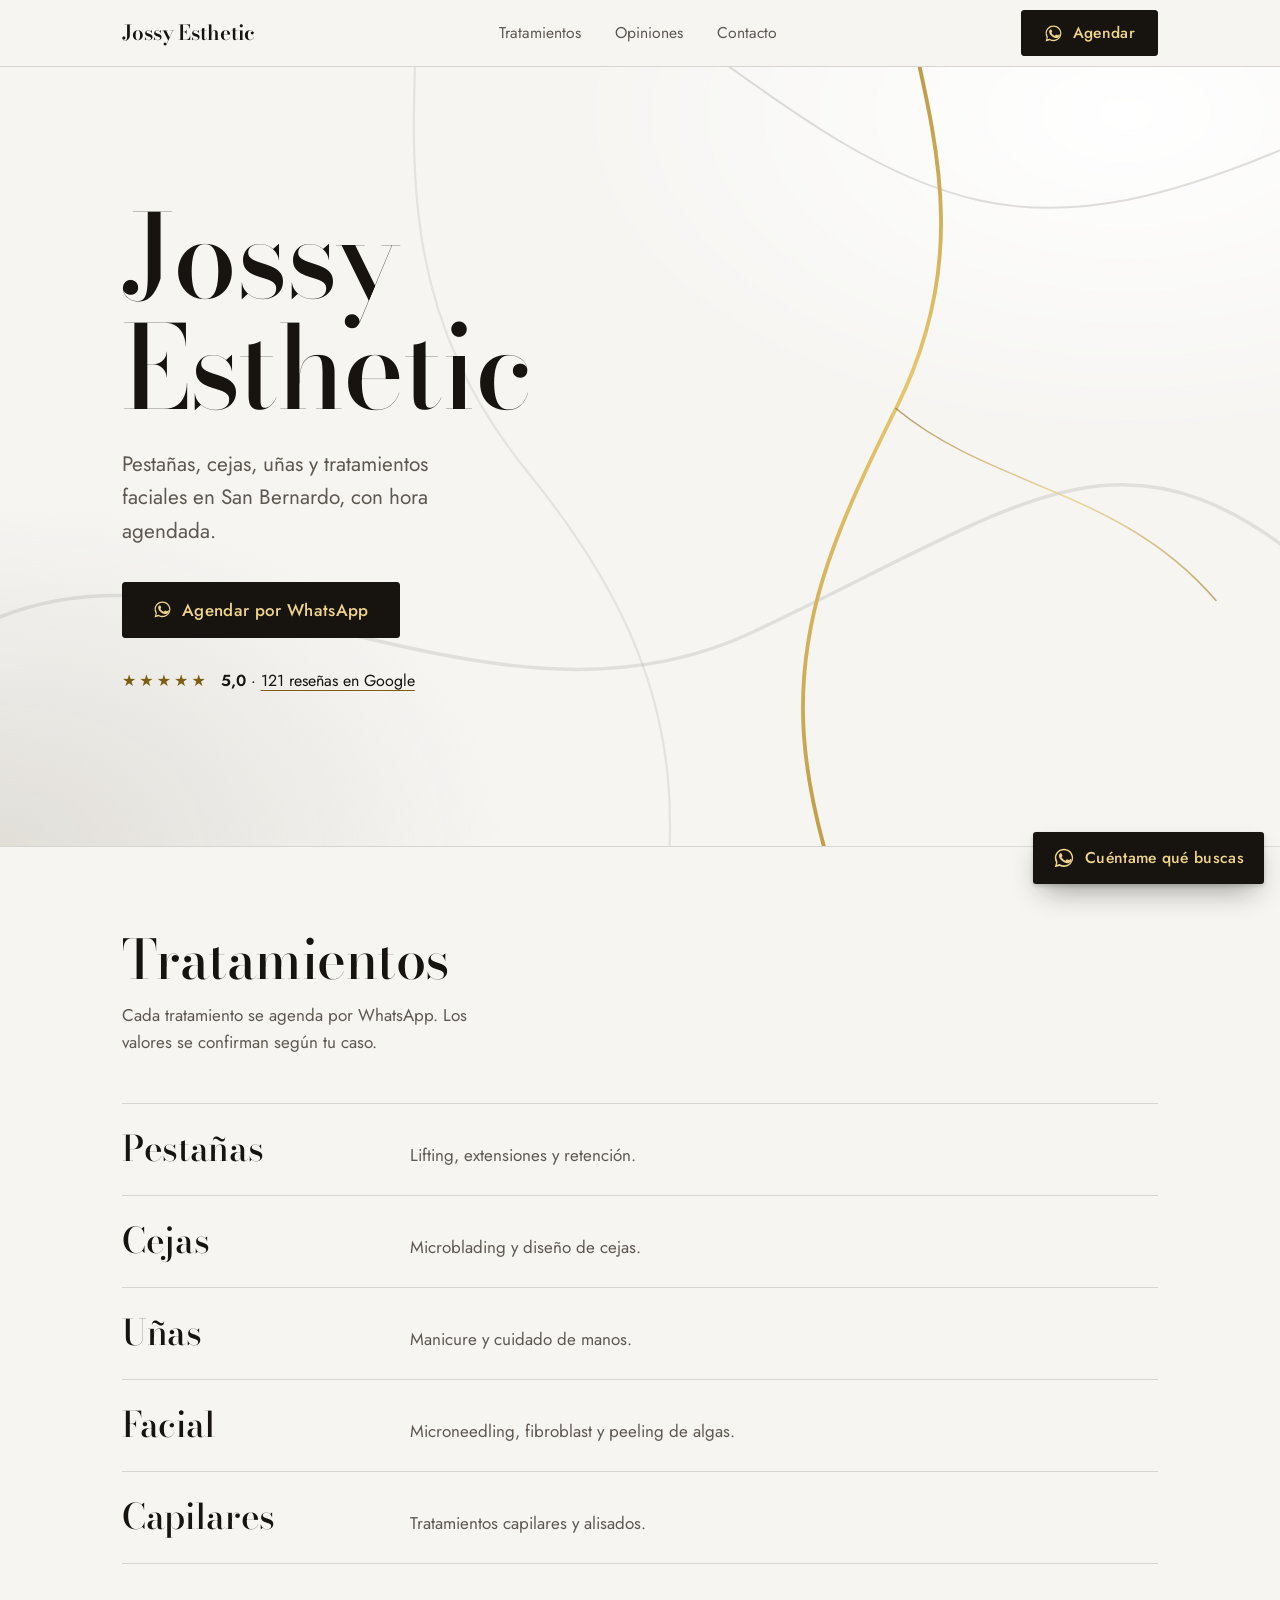
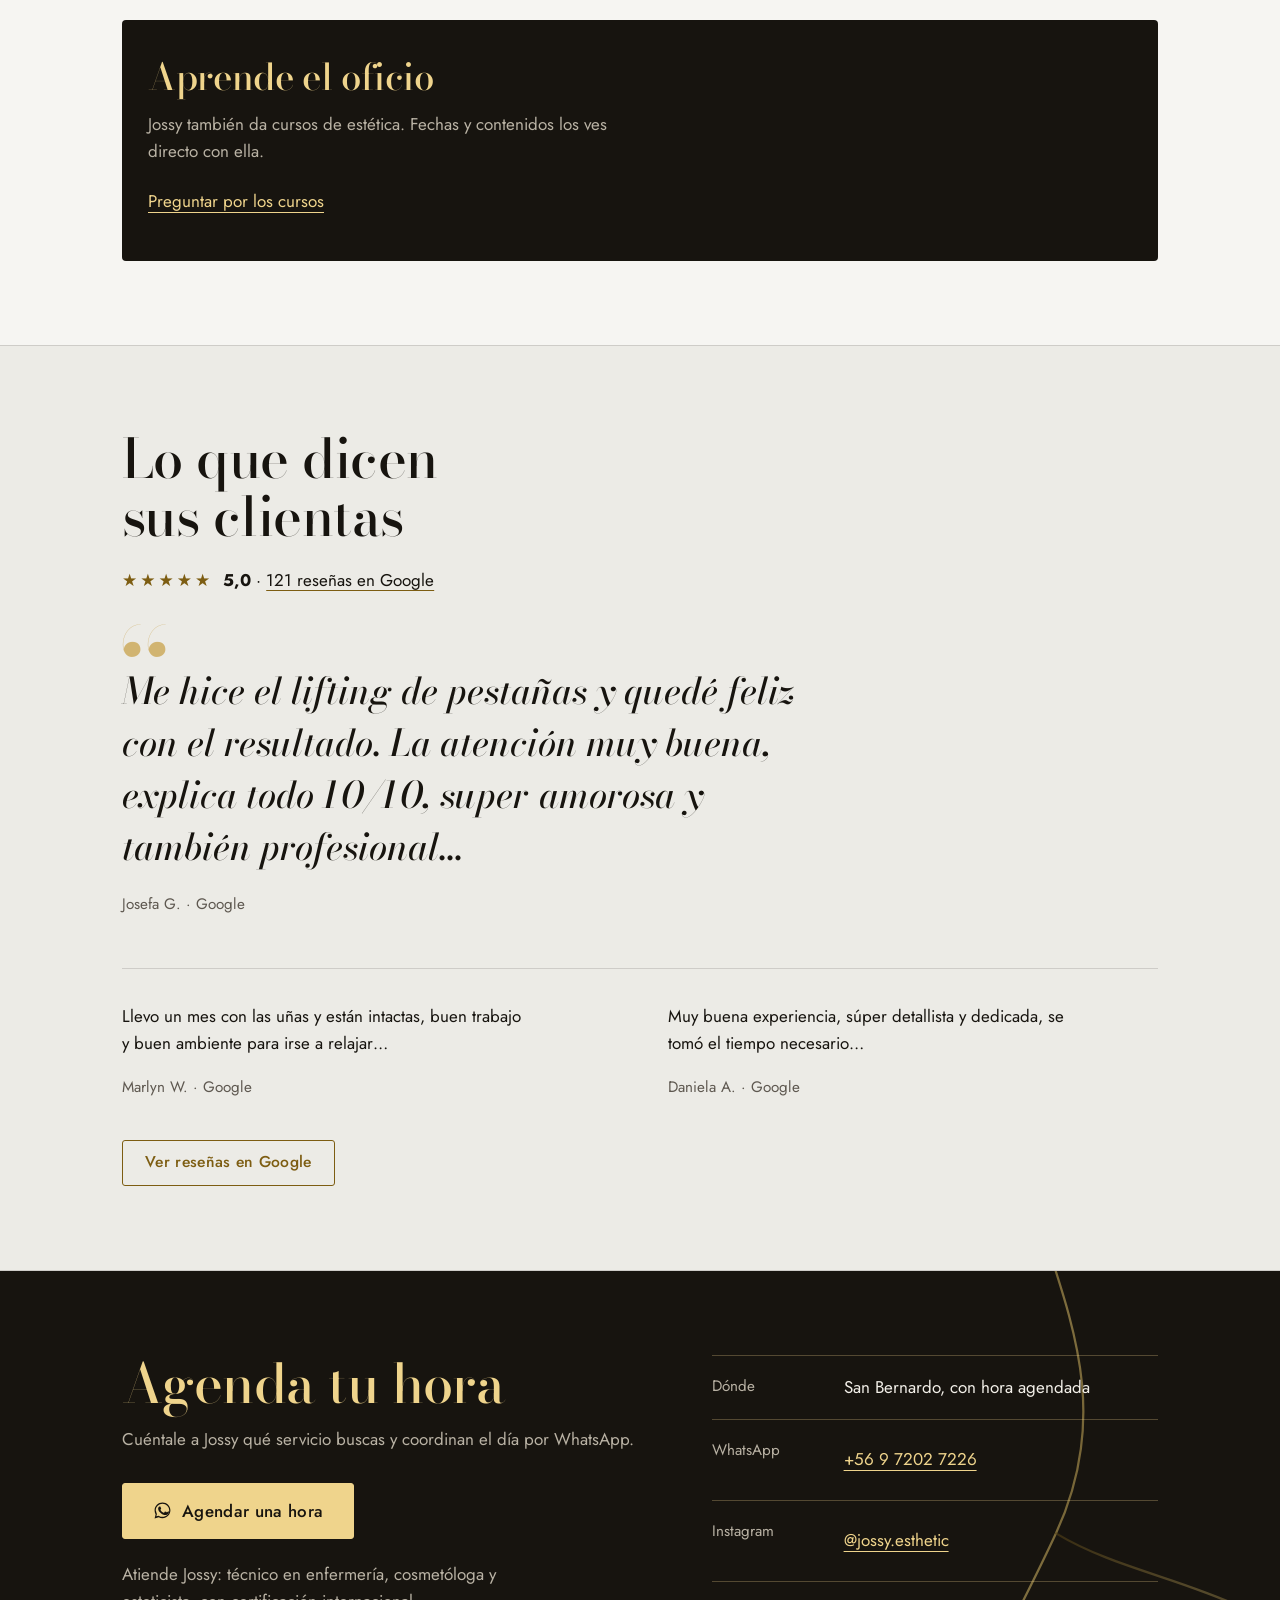
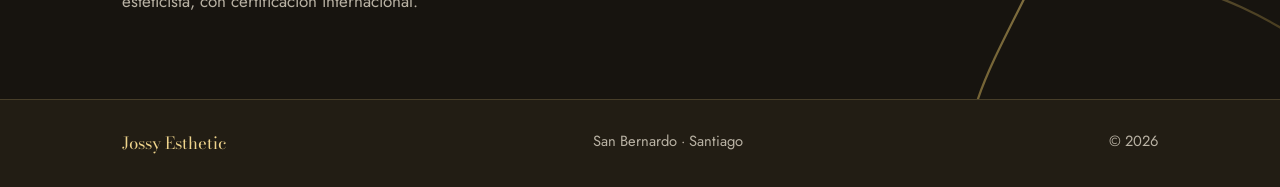
==== commit 652e287b: "Rediseño: mármol y oro, reseñas visibles, asistente con objetivos táctiles de 44px Co-Authored-By: C" ====
--- a/index.html
+++ b/index.html
@@ -5,21 +5,130 @@
 <meta name="viewport" content="width=device-width, initial-scale=1">
 <title>Jossy Esthetic · San Bernardo</title>
 <meta name="description" content="Estética en San Bernardo: pestañas, cejas, uñas y tratamientos faciales con hora agendada por WhatsApp.">
-<meta name="theme-color" content="#fffaf7">
+<meta name="theme-color" content="#f6f5f2">
 <link rel="preconnect" href="https://fonts.googleapis.com">
 <link rel="preconnect" href="https://fonts.gstatic.com" crossorigin>
-<link href="https://fonts.googleapis.com/css2?family=Fraunces:wght@400;500;600&display=swap" rel="stylesheet">
-<style>:root{--bg:#fffaf7;--surface:#fdf1ea;--surface-2:#ffffff;--text:#3b2f2b;--muted:#8a7a72;--accent:#a67c2e;--accent-ink:#ffffff;--line:rgba(59,47,43,.13);--radius:14px;--maxw:1080px;--font:'Fraunces',Georgia,'Times New Roman',serif}*,*::before,*::after{box-sizing:border-box;margin:0;padding:0}html{scroll-behavior:smooth;-webkit-text-size-adjust:100%}body{background:var(--bg);color:var(--text);font-family:var(--font);font-size:17px;line-height:1.65;-webkit-font-smoothing:antialiased;overflow-x:hidden}img{max-width:100%;display:block}a{color:inherit;text-decoration:none}.wrap{max-width:var(--maxw);margin:0 auto;padding:0 22px}section{padding:78px 0}h1,h2,h3{font-weight:700;line-height:1.15;letter-spacing:.01em}h2{font-size:clamp(1.5rem,4vw,2.1rem);text-transform:uppercase;letter-spacing:.04em;margin-bottom:34px}h2 .rule{display:block;width:52px;height:3px;background:var(--accent);margin-top:14px;border-radius:2px}p.lead{color:var(--muted)}header{position:sticky;top:0;z-index:50;background:color-mix(in srgb,var(--bg) 82%,transparent);backdrop-filter:blur(10px);border-bottom:1px solid var(--line)}.bar{display:flex;align-items:center;justify-content:space-between;height:64px}.brand{font-weight:700;text-transform:uppercase;letter-spacing:.12em;font-size:.95rem}.nav{display:none;gap:30px;font-size:.9rem;color:var(--muted);text-transform:uppercase;letter-spacing:.08em}.nav a:hover{color:var(--text)}@media(min-width:820px){.nav{display:flex}}.btn{display:inline-flex;align-items:center;gap:9px;background:var(--accent);color:var(--accent-ink);font-weight:700;font-size:.92rem;text-transform:uppercase;letter-spacing:.06em;padding:12px 20px;border-radius:999px;white-space:nowrap;transition:transform .15s ease,filter .15s ease}.btn:hover{transform:translateY(-1px);filter:brightness(1.06)}.btn svg{width:18px;height:18px;fill:currentColor}.btn--ghost{background:transparent;color:var(--text);border:1px solid var(--line)}.btn--lg{padding:16px 28px;font-size:1rem}.hero{position:relative;overflow:hidden;min-height:80vh;display:flex;align-items:center;background:radial-gradient(1200px 500px at 70% -10%,var(--hero-glow,transparent),transparent 60%),linear-gradient(180deg,#fdeee7 0%,#fffaf7 100%);background-size:cover;background-position:center;border-bottom:1px solid var(--line)}.hero{--hero-glow:rgba(166,124,46,.16)}.pat{position:absolute;inset:0;width:100%;height:100%;color:var(--text);opacity:.05;pointer-events:none}.hero-inner{position:relative;padding:70px 0}.hero .kicker{color:var(--accent);text-transform:uppercase;letter-spacing:.18em;font-size:.8rem;font-weight:500;margin-bottom:18px}.hero h1{font-size:clamp(2.4rem,8vw,4.4rem);text-transform:uppercase;letter-spacing:.02em;margin-bottom:18px}.hero p{font-size:clamp(1rem,2.4vw,1.2rem);color:var(--muted);max-width:46ch;margin-bottom:34px}.hero .meta{margin-top:26px;color:var(--muted);font-size:.9rem;letter-spacing:.03em}.grid{display:grid;grid-template-columns:1fr;gap:16px}@media(min-width:640px){.grid{grid-template-columns:1fr 1fr}}@media(min-width:960px){.grid{grid-template-columns:1fr 1fr 1fr}}.card{background:var(--surface);border:1px solid var(--line);border-radius:var(--radius);padding:26px 24px}.card h3{font-size:1.06rem;text-transform:uppercase;letter-spacing:.05em;margin-bottom:8px}.card p{color:var(--muted);font-size:.96rem;margin:0}.card .price{color:var(--accent);font-weight:500;font-size:.92rem;margin-top:12px;display:block}.gallery{display:grid;grid-template-columns:1fr;gap:14px}@media(min-width:640px){.gallery{grid-template-columns:1fr 1fr 1fr}}.gallery figure{margin:0;border-radius:var(--radius);overflow:hidden;border:1px solid var(--line)}.gallery img{width:100%;aspect-ratio:4/3;object-fit:cover}.gallery figcaption{padding:10px 14px;font-size:.82rem;color:var(--muted);text-transform:uppercase;letter-spacing:.05em}.reviews{background:var(--surface);border-top:1px solid var(--line);border-bottom:1px solid var(--line)}.review{background:var(--surface-2);border:1px solid var(--line);border-radius:var(--radius);padding:24px}.stars{letter-spacing:3px;color:var(--accent);font-size:.95rem;margin-bottom:12px}.review p{font-size:.98rem;margin-bottom:14px}.review .who{color:var(--muted);font-size:.86rem;text-transform:uppercase;letter-spacing:.06em}.reviews .after{margin-top:30px;text-align:center}.contact-grid{display:grid;grid-template-columns:1fr;gap:34px}@media(min-width:860px){.contact-grid{grid-template-columns:1fr 1fr;gap:44px}}.info dl{display:grid;grid-template-columns:auto 1fr;gap:10px 18px;margin:22px 0 28px}.info dt{color:var(--muted);text-transform:uppercase;letter-spacing:.06em;font-size:.8rem;padding-top:2px}.info dd{font-size:.98rem}.hours{width:100%;border-collapse:collapse;margin:20px 0 28px;font-size:.94rem}.hours td{padding:7px 0;border-bottom:1px solid var(--line)}.hours td:last-child{text-align:right;color:var(--muted)}.hours tr:last-child td{border-bottom:0}.map{border:1px solid var(--line);border-radius:var(--radius);overflow:hidden;min-height:300px}.map iframe{width:100%;height:100%;min-height:300px;border:0;filter:grayscale(.3) contrast(1.05)}footer{border-top:1px solid var(--line);padding:34px 0;color:var(--muted);font-size:.85rem}.foot{display:flex;flex-wrap:wrap;gap:8px 22px;justify-content:space-between;align-items:center}.foot .name{text-transform:uppercase;letter-spacing:.1em;color:var(--text)}.fab{position:fixed;right:18px;bottom:18px;z-index:60;display:inline-flex;align-items:center;gap:10px;background:var(--accent);color:var(--accent-ink);font-weight:700;font-size:.9rem;text-transform:uppercase;letter-spacing:.05em;padding:13px 18px;border-radius:999px;box-shadow:0 10px 30px rgba(0,0,0,.28);transition:transform .15s ease,filter .15s ease}.fab:hover{transform:translateY(-2px);filter:brightness(1.06)}.fab svg{width:22px;height:22px;fill:currentColor;flex:none}.fab .fab-txt{display:none}@media(min-width:560px){.fab .fab-txt{display:inline}}@media (prefers-reduced-motion:no-preference){.reveal{opacity:0;transform:translateY(18px);transition:opacity .6s ease,transform .6s ease}.reveal.is-visible{opacity:1;transform:none}}</style>
-<link rel="stylesheet" href="asistente.css">
+<link href="https://fonts.googleapis.com/css2?family=Bodoni+Moda:ital,opsz,wght@0,6..96,500;0,6..96,600;1,6..96,500&family=Jost:wght@400;500;600&display=swap" rel="stylesheet">
+<style>
+:root{--marble:#f6f5f2;--marble-2:#ecebe6;--ink:#17140f;--ink-2:#221d14;--muted:#5e5850;--gold:#c9a24a;--gold-light:#efd48c;--gold-deep:#7d5d12;--on-ink:#f2efe8;--on-ink-muted:#b9b2a4;--line:rgba(23,20,15,.14);--maxw:1080px;--display:'Bodoni Moda','Didot','Bodoni MT',Georgia,serif;--font:'Jost','Futura','Century Gothic',system-ui,sans-serif;--bg:var(--marble);--surface:var(--marble-2);--text:var(--ink);--accent:var(--gold-deep);--asis-radius:3px}
+*,*::before,*::after{box-sizing:border-box;margin:0;padding:0}
+html{scroll-behavior:smooth;-webkit-text-size-adjust:100%;scrollbar-color:var(--gold-deep) var(--marble-2)}
+body{background:var(--bg);color:var(--text);font-family:var(--font);font-size:17px;line-height:1.6;-webkit-font-smoothing:antialiased;overflow-x:hidden}
+::selection{background:var(--gold-light);color:var(--ink)}
+a{color:inherit;text-decoration:none}
+a:focus-visible,button:focus-visible{outline:2px solid var(--gold-deep);outline-offset:3px}
+.dark a:focus-visible,footer a:focus-visible{outline-color:var(--gold-light)}
+.wrap{max-width:var(--maxw);margin:0 auto;padding:0 22px}
+h1,h2,h3{font-family:var(--display);font-weight:500;line-height:1.05;letter-spacing:-.01em}
+h2{font-size:clamp(2.1rem,7vw,3.4rem);text-wrap:balance}
+section{padding:84px 0}
+
+header{position:sticky;top:0;z-index:50;background:var(--marble);border-bottom:1px solid var(--line)}
+.bar{display:flex;align-items:center;justify-content:space-between;min-height:66px}
+.brand{font-family:var(--display);font-weight:600;font-size:1.3rem;letter-spacing:-.005em}
+.nav{display:none;gap:34px;font-size:.98rem;color:var(--muted)}
+.nav a{padding:12px 0}
+.nav a:hover{color:var(--ink)}
+@media(min-width:820px){.nav{display:flex}}
+
+.btn{display:inline-flex;align-items:center;justify-content:center;gap:10px;min-height:46px;padding:11px 22px;background:var(--ink);color:var(--gold-light);border:1px solid var(--ink);border-radius:3px;font:500 .98rem/1.3 var(--font);letter-spacing:.02em;white-space:nowrap;transition:background .18s ease,color .18s ease,border-color .18s ease}
+.btn:hover{background:var(--gold-light);color:var(--ink);border-color:var(--gold-deep)}
+.btn svg{width:19px;height:19px;fill:currentColor;flex:none}
+.btn--ghost{background:transparent;color:var(--gold-deep);border-color:var(--gold-deep)}
+.btn--ghost:hover{background:var(--ink);color:var(--gold-light);border-color:var(--ink)}
+.btn--lg{min-height:56px;padding:14px 30px;font-size:1.06rem}
+.btn--light{background:var(--gold-light);color:var(--ink);border-color:var(--gold-light)}
+.btn--light:hover{background:transparent;color:var(--gold-light);border-color:var(--gold-light)}
+
+/* HERO: mármol blanco con una veta de oro que se dibuja al cargar */
+.hero{position:relative;overflow:hidden;display:flex;align-items:center;min-height:min(88vh,780px);padding:64px 0 72px;background:radial-gradient(900px 520px at 88% 6%,#ffffff,transparent 62%),radial-gradient(760px 520px at 0% 100%,rgba(196,191,181,.42),transparent 66%),var(--marble);border-bottom:1px solid var(--line)}
+.veins{position:absolute;inset:0;width:100%;height:100%;pointer-events:none}
+.veins path{fill:none;stroke-linecap:round}
+.v-g1{stroke:rgba(74,68,58,.17);stroke-width:1.2}
+.v-g2{stroke:rgba(74,68,58,.12);stroke-width:2.2}
+.v-g3{stroke:rgba(74,68,58,.1);stroke-width:1.4}
+.v-gold{stroke:url(#gold);stroke-width:2.4}
+.v-gold2{stroke:url(#gold);stroke-width:1;opacity:.65}
+@media(prefers-reduced-motion:no-preference){.v-gold,.v-gold2{stroke-dasharray:1;stroke-dashoffset:1;animation:draw 2.4s cubic-bezier(.16,1,.3,1) .25s forwards}.v-gold2{animation-delay:.7s}}
+@keyframes draw{to{stroke-dashoffset:0}}
+.hero-inner{position:relative;width:100%}
+.hero h1{font-size:clamp(3.4rem,15vw,7.2rem);line-height:.96;margin-bottom:26px}
+.hero h1 span{display:block}
+.hero .lead{font-size:clamp(1.08rem,3vw,1.3rem);color:var(--muted);max-width:30ch;margin-bottom:34px}
+.trust{display:inline-flex;align-items:center;gap:12px;min-height:46px;margin-top:20px;font-size:1rem}
+.trust .stars{color:var(--gold-deep);letter-spacing:3px;font-size:1rem}
+.trust b{font-weight:600}
+.trust u{text-underline-offset:4px;text-decoration-color:var(--gold-deep)}
+.jump{display:flex;flex-wrap:wrap;gap:0 26px;margin-top:38px;padding-top:6px;border-top:1px solid var(--line);font-size:.98rem;color:var(--muted)}
+.jump a{display:inline-flex;align-items:center;min-height:46px}
+@media(min-width:820px){.jump{display:none}}
+
+/* CARTA DE TRATAMIENTOS */
+.sec-head{max-width:36ch}
+.sec-head p{margin-top:14px;color:var(--muted)}
+.carta{list-style:none;margin-top:46px;border-bottom:1px solid var(--line)}
+.carta li{display:grid;gap:6px;padding:26px 0;border-top:1px solid var(--line)}
+.carta h3{font-size:clamp(1.7rem,5vw,2.2rem)}
+.carta p{color:var(--muted);max-width:44ch}
+@media(min-width:760px){.carta li{grid-template-columns:260px 1fr;align-items:baseline;gap:28px}}
+.nota{margin-top:20px;color:var(--muted);font-size:.96rem}
+.cursos{margin-top:56px;padding:38px 26px;background:var(--ink);color:var(--on-ink);border-radius:4px;display:grid;gap:14px;position:relative;overflow:hidden}
+.cursos h3{font-size:clamp(1.7rem,5vw,2.3rem);color:var(--gold-light)}
+.cursos p{color:var(--on-ink-muted);max-width:46ch}
+.cursos a.go{color:var(--gold-light);text-decoration:underline;text-underline-offset:5px;min-height:44px;display:inline-flex;align-items:center;width:fit-content}
+.cursos a.go:hover{color:#fff}
+
+/* OPINIONES */
+.reviews{background:var(--marble-2);border-top:1px solid var(--line);border-bottom:1px solid var(--line)}
+.rating{display:inline-flex;align-items:center;gap:10px;margin-top:14px;min-height:44px;color:var(--ink)}
+.rating .stars{color:var(--gold-deep);letter-spacing:3px}
+.rating u{text-underline-offset:4px;text-decoration-color:var(--gold-deep)}
+.quote-main{margin:44px 0 0;position:relative;padding-top:18px}
+.quote-main::before{content:"\201C";position:absolute;top:-34px;left:-4px;font-family:var(--display);font-size:8rem;line-height:1;color:var(--gold);opacity:.75}
+.quote-main p{font-family:var(--display);font-style:italic;font-weight:500;font-size:clamp(1.5rem,4.6vw,2.3rem);line-height:1.42;max-width:30ch;position:relative}
+.who{display:block;margin-top:18px;font-size:.95rem;color:var(--muted);font-style:normal}
+.quote-row{display:grid;gap:34px;margin-top:52px;padding-top:34px;border-top:1px solid var(--line)}
+@media(min-width:760px){.quote-row{grid-template-columns:1fr 1fr;gap:56px}}
+.quote-row blockquote p{font-size:1.06rem;max-width:40ch}
+.after{margin-top:40px}
+
+/* CONTACTO */
+.dark{background:var(--ink);color:var(--on-ink);position:relative;overflow:hidden}
+.dark h2{color:var(--gold-light);margin-bottom:14px}
+.dark p{color:var(--on-ink-muted)}
+.dark .inner{position:relative;display:grid;gap:44px}
+@media(min-width:860px){.dark .inner{grid-template-columns:1.1fr .9fr;align-items:start}}
+.dark .cta-row{margin-top:30px}
+.facts{display:grid;gap:0;border-top:1px solid rgba(239,212,140,.28)}
+.facts div{display:grid;grid-template-columns:120px 1fr;gap:12px;padding:18px 0;border-bottom:1px solid rgba(239,212,140,.28)}
+.facts dt{color:var(--on-ink-muted);font-size:.95rem}
+.facts dd{color:var(--on-ink)}
+.facts a{display:inline-flex;align-items:center;min-height:44px;color:var(--gold-light);text-decoration:underline;text-underline-offset:5px}
+.facts a:hover{color:#fff}
+.who-line{margin-top:22px;max-width:44ch}
+.dveins{position:absolute;inset:0;width:100%;height:100%;pointer-events:none;opacity:.5}
+.dveins path{fill:none;stroke:url(#gold2);stroke-width:1.4;stroke-linecap:round}
+
+footer{background:var(--ink-2);color:var(--on-ink-muted);padding:30px 0;font-size:.92rem;border-top:1px solid rgba(239,212,140,.18)}
+.foot{display:flex;flex-wrap:wrap;gap:8px 26px;justify-content:space-between}
+.foot .name{font-family:var(--display);color:var(--gold-light);font-size:1.05rem}
+
+/* BOTÓN FLOTANTE (lo convierte en asistente asistente.js) */
+.fab{position:fixed;right:16px;bottom:16px;z-index:60;display:inline-flex;align-items:center;gap:10px;min-height:52px;padding:12px 20px;background:var(--ink);color:var(--gold-light);border:0;border-radius:3px;font:500 .98rem/1.3 var(--font);letter-spacing:.02em;box-shadow:0 2px 4px rgba(23,20,15,.18),0 14px 30px -10px rgba(23,20,15,.45);transition:background .18s ease,color .18s ease}
+.fab:hover{background:var(--gold-light);color:var(--ink)}
+.fab svg{width:22px;height:22px;fill:currentColor;flex:none}
+.fab .fab-txt{display:none}
+@media(min-width:560px){.fab .fab-txt{display:inline}}
+@media(max-width:560px){.fab .fab-txt{display:inline}}
+</style>
 </head>
 <body>
 <svg width="0" height="0" style="position:absolute" aria-hidden="true"><symbol id="wa" viewBox="0 0 24 24"><path d="M17.5 14.4c-.3-.2-1.7-.9-2-1-.3-.1-.5-.2-.6.2-.2.3-.7 1-.9 1.2-.2.2-.3.2-.6.1-1.7-.9-2.8-1.6-3.9-3.5-.3-.5.3-.5.8-1.5.1-.2 0-.4 0-.5 0-.1-.6-1.5-.9-2.1-.2-.5-.4-.4-.6-.4h-.5c-.2 0-.5.1-.7.3-1 .9-1.2 2-1 3.2.4 2 1.6 3.6 3.4 5 2.4 2 4.2 2.4 5.7 2.4.7 0 1.6-.1 2.3-.6.6-.4 1.7-1.1 1.9-2.1.2-.9.2-1.7.1-1.8-.1-.2-.3-.2-.6-.4Z"/><path d="M12 2C6.5 2 2 6.5 2 12c0 1.8.5 3.5 1.3 5L2 22l5.2-1.4c1.4.8 3 1.2 4.8 1.2 5.5 0 10-4.5 10-10S17.5 2 12 2Zm0 18c-1.6 0-3.1-.4-4.4-1.2l-.3-.2-3.1.8.8-3-.2-.3C4 13.3 3.5 11.7 3.5 12 3.5 7.3 7.3 3.5 12 3.5S20.5 7.3 20.5 12 16.7 20 12 20Z"/></symbol></svg>
-<!-- ================= HEADER ================= -->
 <header>
 <div class="wrap bar">
-<span class="brand">Jossy Esthetic</span>
-<nav class="nav">
-<a href="#servicios">Tratamientos</a>
+<a class="brand" href="#top">Jossy Esthetic</a>
+<nav class="nav" aria-label="Secciones">
+<a href="#tratamientos">Tratamientos</a>
 <a href="#opiniones">Opiniones</a>
 <a href="#contacto">Contacto</a>
 </nav>
@@ -29,113 +138,109 @@
 </a>
 </div>
 </header>
-<!-- ================= HERO ================= -->
+
+<main id="top">
 <section class="hero">
-<svg class="pat" aria-hidden="true"><defs><pattern id="p" width="44" height="22" patternUnits="userSpaceOnUse"><g fill="none" stroke="currentColor" stroke-width="1.2"><circle cx="22" cy="22" r="18"/><circle cx="0" cy="22" r="18"/><circle cx="44" cy="22" r="18"/></g></pattern></defs><rect width="100%" height="100%" fill="url(#p)"/></svg>
+<svg class="veins" viewBox="0 0 800 900" preserveAspectRatio="xMidYMid slice" aria-hidden="true">
+<defs><linearGradient id="gold" x1="0" y1="0" x2="0" y2="1"><stop offset="0" stop-color="#8a6a1c"/><stop offset=".45" stop-color="#e6c76e"/><stop offset="1" stop-color="#a17f2c"/></linearGradient></defs>
+<path class="v-g1" d="M-20 120C180 200 260 60 420 180S640 330 820 250"/>
+<path class="v-g2" d="M-20 560C120 480 300 640 470 560S700 420 820 520"/>
+<path class="v-g3" d="M240 -20C300 160 200 300 330 460S420 720 380 920"/>
+<path class="v-g1" d="M-20 820C160 760 320 880 520 800S740 700 820 760"/>
+<path class="v-gold" pathLength="1" d="M560 -20C520 160 640 260 560 420S470 640 610 920"/>
+<path class="v-gold2" pathLength="1" d="M560 420C620 470 700 470 760 540"/>
+</svg>
 <div class="wrap hero-inner">
-<p class="kicker">Estética y belleza en San Bernardo</p>
-<h1>Jossy<br>Esthetic</h1>
-<p>Pestañas, cejas, uñas y tratamientos faciales, con hora agendada por WhatsApp.</p>
+<h1><span>Jossy</span><span>Esthetic</span></h1>
+<p class="lead">Pestañas, cejas, uñas y tratamientos faciales en San Bernardo, con hora agendada.</p>
 <a class="btn btn--lg" href="https://wa.me/56972027226?text=Hola%2C%20vi%20su%20p%C3%A1gina%20web%20y%20quiero%20agendar%20una%20hora" target="_blank" rel="noopener">
 <svg aria-hidden="true"><use href="#wa"/></svg>
 <span>Agendar por WhatsApp</span>
 </a>
-<p class="meta">San Bernardo &nbsp;·&nbsp; Atención con hora agendada</p>
-</div>
-</section>
-<!-- ================= SERVICIOS ================= -->
-<section id="servicios">
+<br>
+<a class="trust" href="https://www.google.com/maps/search/?api=1&query=Jossy%20Esthetic%20San%20Bernardo" target="_blank" rel="noopener"><span class="stars" aria-hidden="true">★★★★★</span><span><b>5,0</b> · <u>121 reseñas en Google</u></span></a>
+<nav class="jump" aria-label="Secciones">
+<a href="#tratamientos">Tratamientos</a>
+<a href="#opiniones">Opiniones</a>
+<a href="#contacto">Contacto</a>
+</nav>
+</div>
+</section>
+
+<section id="tratamientos">
 <div class="wrap">
-<h2 class="reveal">Tratamientos<span class="rule"></span></h2>
-<div class="grid">
-<div class="card reveal">
-<h3>Pestañas</h3>
-<p>Lifting, extensiones y retención de pestañas.</p>
-<span class="price">consultar</span>
-</div>
-<div class="card reveal">
-<h3>Cejas</h3>
-<p>Microblading y diseño de cejas.</p>
-<span class="price">consultar</span>
-</div>
-<div class="card reveal">
-<h3>Uñas</h3>
-<p>Manicure y cuidado de manos con hora agendada.</p>
-<span class="price">consultar</span>
-</div>
-<div class="card reveal">
-<h3>Facial</h3>
-<p>Microneedling, fibroblast y peeling de algas.</p>
-<span class="price">consultar</span>
-</div>
-<div class="card reveal">
-<h3>Capilares</h3>
-<p>Tratamientos capilares y alisados.</p>
-<span class="price">consultar</span>
-</div>
-<div class="card reveal">
-<h3>Cursos</h3>
-<p>Formación en estética para quienes quieren aprender el oficio.</p>
-<span class="price">consultar</span>
-</div>
-</div>
-</div>
-</section>
-<!-- ================= OPINIONES ================= -->
+<div class="sec-head">
+<h2>Tratamientos</h2>
+<p>Cada tratamiento se agenda por WhatsApp. Los valores se confirman según tu caso.</p>
+</div>
+<ul class="carta">
+<li><h3>Pestañas</h3><p>Lifting, extensiones y retención.</p></li>
+<li><h3>Cejas</h3><p>Microblading y diseño de cejas.</p></li>
+<li><h3>Uñas</h3><p>Manicure y cuidado de manos.</p></li>
+<li><h3>Facial</h3><p>Microneedling, fibroblast y peeling de algas.</p></li>
+<li><h3>Capilares</h3><p>Tratamientos capilares y alisados.</p></li>
+</ul>
+<div class="cursos">
+<h3>Aprende el oficio</h3>
+<p>Jossy también da cursos de estética. Fechas y contenidos los ves directo con ella.</p>
+<a class="go" href="#contacto">Preguntar por los cursos</a>
+</div>
+</div>
+</section>
+
 <section id="opiniones" class="reviews">
 <div class="wrap">
-<h2 class="reveal">Opiniones<span class="rule"></span></h2>
-<div class="grid">
-<div class="review reveal">
-<div class="stars" aria-label="5 de 5 estrellas">★★★★★</div>
-<p>“Llevo un mes con las uñas y están intactas, buen trabajo y buen ambiente para irse a relajar…”</p>
-<div class="who">Marlyn W.</div>
-</div>
-<div class="review reveal">
-<div class="stars" aria-label="5 de 5 estrellas">★★★★★</div>
-<p>“Me hice el lifting de pestañas y quedé feliz con el resultado. La atención muy buena, explica todo 10/10, super amorosa y también profesional…”</p>
-<div class="who">Josefa G.</div>
-</div>
-<div class="review reveal">
-<div class="stars" aria-label="5 de 5 estrellas">★★★★★</div>
-<p>“Muy buena experiencia, súper detallista y dedicada, se tomó el tiempo necesario…”</p>
-<div class="who">Daniela A.</div>
-</div>
+<div class="sec-head">
+<h2>Lo que dicen sus clientas</h2>
+<a class="rating" href="https://www.google.com/maps/search/?api=1&query=Jossy%20Esthetic%20San%20Bernardo" target="_blank" rel="noopener"><span class="stars" aria-hidden="true">★★★★★</span><span><b>5,0</b> · <u>121 reseñas en Google</u></span></a>
+</div>
+<blockquote class="quote-main">
+<p>Me hice el lifting de pestañas y quedé feliz con el resultado. La atención muy buena, explica todo 10/10, super amorosa y también profesional…</p>
+<cite class="who">Josefa G. · Google</cite>
+</blockquote>
+<div class="quote-row">
+<blockquote>
+<p>Llevo un mes con las uñas y están intactas, buen trabajo y buen ambiente para irse a relajar…</p>
+<cite class="who">Marlyn W. · Google</cite>
+</blockquote>
+<blockquote>
+<p>Muy buena experiencia, súper detallista y dedicada, se tomó el tiempo necesario…</p>
+<cite class="who">Daniela A. · Google</cite>
+</blockquote>
 </div>
 <div class="after">
 <a class="btn btn--ghost" href="https://www.google.com/maps/search/?api=1&query=Jossy%20Esthetic%20San%20Bernardo" target="_blank" rel="noopener">Ver reseñas en Google</a>
 </div>
 </div>
 </section>
-<!-- ================= CONTACTO ================= -->
-<section id="contacto">
-<div class="wrap">
-<h2 class="reveal">Contacto<span class="rule"></span></h2>
-<div class="contact-grid">
-<div class="info reveal">
-<dl>
-<dt>Comuna</dt>
-<dd>San Bernardo, Santiago</dd>
-<dt>WhatsApp</dt>
-<dd>+56 9 7202 7226</dd>
-<dt>Instagram</dt>
-<dd><a href="https://instagram.com/jossy.esthetic" target="_blank" rel="noopener">@jossy.esthetic</a></dd>
+
+<section id="contacto" class="dark">
+<svg class="dveins" viewBox="0 0 800 600" preserveAspectRatio="xMidYMid slice" aria-hidden="true">
+<defs><linearGradient id="gold2" x1="0" y1="0" x2="1" y2="1"><stop offset="0" stop-color="#8a6a1c"/><stop offset=".5" stop-color="#e6c76e"/><stop offset="1" stop-color="#a17f2c"/></linearGradient></defs>
+<path d="M640 -20C600 120 720 200 660 330S560 470 700 620"/>
+<path d="M660 330C710 360 770 360 830 410" opacity=".6"/>
+</svg>
+<div class="wrap inner">
+<div>
+<h2>Agenda tu hora</h2>
+<p>Cuéntale a Jossy qué servicio buscas y coordinan el día por WhatsApp.</p>
+<div class="cta-row">
+<a class="btn btn--light btn--lg" href="https://wa.me/56972027226?text=Hola%2C%20vi%20su%20p%C3%A1gina%20web%20y%20quiero%20agendar%20una%20hora" target="_blank" rel="noopener">
+<svg aria-hidden="true"><use href="#wa"/></svg>
+<span>Agendar una hora</span>
+</a>
+</div>
+<p class="who-line">Atiende Jossy: técnico en enfermería, cosmetóloga y esteticista, con certificación internacional.</p>
+</div>
+<dl class="facts">
+<div><dt>Dónde</dt><dd>San Bernardo, con hora agendada</dd></div>
+<div><dt>WhatsApp</dt><dd><a href="tel:+56972027226">+56 9 7202 7226</a></dd></div>
+<div><dt>Instagram</dt><dd><a href="https://instagram.com/jossy.esthetic" target="_blank" rel="noopener">@jossy.esthetic</a></dd></div>
 </dl>
-<p class="lead" style="margin:20px 0 28px">Atención con hora agendada. Escríbenos por WhatsApp y coordinamos tu día.</p>
-<a class="btn btn--lg" href="https://wa.me/56972027226?text=Hola%2C%20vi%20su%20p%C3%A1gina%20web%20y%20quiero%20agendar%20una%20hora" target="_blank" rel="noopener">
-<svg aria-hidden="true"><use href="#wa"/></svg>
-<span>Agendar una hora</span>
-</a>
-</div>
-<div class="card reveal">
-<h3>Atención con hora agendada</h3>
-<p>Cuéntanos qué servicio buscas y coordinamos tu hora por WhatsApp. En Instagram puedes ver trabajos y cursos.</p>
-<a class="btn btn--ghost" style="margin-top:18px" href="https://instagram.com/jossy.esthetic" target="_blank" rel="noopener">Ver Instagram</a>
-</div>
-</div>
-</div>
-</section>
-<!-- ================= FOOTER ================= -->
+</div>
+</section>
+</main>
+
 <footer>
 <div class="wrap foot">
 <span class="name">Jossy Esthetic</span>
@@ -143,20 +248,13 @@
 <span>&copy; <span id="y"></span></span>
 </div>
 </footer>
-<!-- ================= BOTÓN FLOTANTE (toda la página) ================= -->
+
 <a class="fab" href="https://wa.me/56972027226?text=Hola%2C%20vi%20su%20p%C3%A1gina%20web%20y%20quiero%20agendar%20una%20hora" target="_blank" rel="noopener" aria-label="Agendar por WhatsApp">
 <svg aria-hidden="true"><use href="#wa"/></svg>
 <span class="fab-txt">Agendar por WhatsApp</span>
 </a>
-<script>
-document.getElementById('y').textContent = new Date().getFullYear();
-var io = new IntersectionObserver(function(entries){
-entries.forEach(function(e){
-if(e.isIntersecting){ e.target.classList.add('is-visible'); io.unobserve(e.target); }
-});
-}, {threshold:.15});
-document.querySelectorAll('.reveal').forEach(function(el){ io.observe(el); });
-</script>
+<script>document.getElementById('y').textContent=new Date().getFullYear();</script>
+<link rel="stylesheet" href="asistente.css">
 <script>window.ASISTENTE={"negocio": "Jossy Esthetic", "persona": "Jossy", "wa": "56972027226", "boton": "Cuéntame qué buscas", "saludo": "Hola, soy el asistente de Jossy Esthetic. ¿Qué te gustaría hacerte?", "servicios": [{"n": "Pestañas", "info": "Jossy trabaja tres técnicas en pestañas. ¿Cuál te interesa?", "opts": ["Lifting", "Extensiones", "Retención"], "kw": "pestan|lifting|extension|retencion"}, {"n": "Cejas", "info": "En cejas hace microblading y diseño. ¿Cuál buscas?", "opts": ["Microblading", "Diseño de cejas"], "kw": "ceja|microblading"}, {"n": "Uñas", "info": "Manicure y cuidado de manos, siempre con hora agendada.", "opts": [], "kw": "\\bunas\\b|manicur|acrilic|esmalt|semipermanente"}, {"n": "Facial", "info": "Para el rostro trabaja estos tratamientos. ¿Cuál te llama la atención?", "opts": ["Microneedling", "Fibroblast", "Peeling de algas"], "kw": "facial|needling|fibroblast|peeling|\\bcara\\b|rostro|\\bpiel\\b"}, {"n": "Capilares", "info": "Tratamientos capilares y alisados. ¿Qué necesitas?", "opts": ["Tratamiento capilar", "Alisado"], "kw": "capilar|cabello|\\bpelo\\b|alisado|keratina"}, {"n": "Cursos", "info": "Jossy también enseña: da cursos de estética. Fechas y contenidos los ve directo con ella.", "opts": [], "kw": "curso|clase|aprender|capacitac|formacion|ensen"}], "faq": [{"kw": "precio|valor|cuanto|costo|cobra|tarifa", "r": "Los valores dependen del tratamiento y de tu caso, por eso Jossy los confirma directamente por WhatsApp."}, {"kw": "donde|direccion|ubicacion|comuna|llegar|san bernardo", "r": "Jossy atiende en San Bernardo, con hora agendada. Los detalles del lugar los coordina por WhatsApp al agendar."}, {"kw": "horario|abre|cierra|disponib|dias|que hora", "r": "Atiende con hora agendada. Los días y horas disponibles los ve directo con Jossy por WhatsApp."}, {"kw": "certific|experiencia|titulo|estudi", "r": "Jossy es técnico en enfermería, cosmetóloga y esteticista, con certificación internacional."}, {"kw": "opinion|resena|recomend|confiable", "r": "Tiene 5,0 en Google con más de 120 reseñas. Algunas están más abajo en esta página."}, {"kw": "agendar|reservar|una hora|pedir hora|\\bcita\\b", "r": "Se agenda por WhatsApp. Si eliges el servicio aquí, le dejo el mensaje listo a Jossy."}]};</script>
 <script src="asistente.js" defer></script>
 </body>
--- a/asistente.css
+++ b/asistente.css
@@ -1,13 +1,13 @@
 /* Asistente de reservas — hereda los colores y la tipografía de la página (--bg, --surface, --text, --muted, --accent, --line, --font) */
-.asis{--asis-ink:color-mix(in srgb,var(--accent) 62%,#1a1208);position:fixed;right:18px;bottom:82px;z-index:61;width:min(390px,calc(100vw - 24px));max-height:min(580px,calc(100dvh - 106px));display:flex;flex-direction:column;background:var(--bg);color:var(--text);font-family:var(--font);border:1px solid var(--line);border-radius:10px;box-shadow:0 2px 6px rgba(0,0,0,.06),0 22px 48px -12px rgba(0,0,0,.28);opacity:0;transform:translateY(14px) scale(.98);transform-origin:bottom right}
+.asis{--asis-ink:color-mix(in srgb,var(--accent) 62%,#1a1208);position:fixed;right:18px;bottom:82px;z-index:61;width:min(390px,calc(100vw - 24px));max-height:min(580px,calc(100dvh - 106px));display:flex;flex-direction:column;background:var(--bg);color:var(--text);font-family:var(--font);border:1px solid var(--line);border-radius:var(--asis-radius,10px);box-shadow:0 2px 6px rgba(0,0,0,.06),0 22px 48px -12px rgba(0,0,0,.28);opacity:0;transform:translateY(14px) scale(.98);transform-origin:bottom right}
 .asis[hidden]{display:none}
 @media (prefers-reduced-motion:no-preference){.asis{transition:opacity .28s cubic-bezier(.16,1,.3,1),transform .28s cubic-bezier(.16,1,.3,1)}}
 .asis.is-open{opacity:1;transform:none}
 .asis ::selection{background:color-mix(in srgb,var(--accent) 30%,transparent)}
 .asis-head{display:flex;justify-content:space-between;align-items:flex-start;gap:12px;padding:16px 16px 13px 20px;border-bottom:1px solid var(--line)}
-.asis-head strong{display:block;font-size:1.02rem;text-transform:uppercase;letter-spacing:.09em}
+.asis-head strong{display:block;font-family:var(--display,var(--font));font-weight:600;font-size:1.2rem;line-height:1.3}
 .asis-head span{display:block;margin-top:3px;font-size:.78rem;line-height:1.4;color:var(--muted)}
-.asis-x{flex:none;width:34px;height:34px;display:grid;place-items:center;background:none;border:0;border-radius:50%;color:var(--muted);cursor:pointer}
+.asis-x{flex:none;width:44px;height:44px;display:grid;place-items:center;background:none;border:0;border-radius:50%;color:var(--muted);cursor:pointer}
 .asis-x:hover{background:var(--surface);color:var(--text)}
 .asis-x svg,.asis-form svg{width:18px;height:18px;fill:none;stroke:currentColor;stroke-width:1.8;stroke-linecap:round;stroke-linejoin:round}
 .asis-log{flex:1 1 auto;min-height:120px;overflow-y:auto;padding:18px 20px 6px;scrollbar-width:thin;scrollbar-color:var(--line) transparent}
@@ -15,10 +15,10 @@
 .asis-log .a{max-width:34ch}
 .asis-log .asis-dots{color:var(--muted);letter-spacing:.3em}
 .asis-log .me{margin-left:auto;width:fit-content;max-width:88%;text-align:right;font-style:italic;color:var(--asis-ink);border-bottom:1px solid var(--accent);padding-bottom:2px}
-.asis-log .quote{padding:12px 14px;background:var(--surface);border:1px solid var(--line);border-radius:6px;font-size:.92rem;color:var(--text)}
+.asis-log .quote{padding:12px 14px;background:var(--surface);border:1px solid var(--line);border-radius:var(--asis-radius,6px);font-size:.92rem;color:var(--text)}
 .asis-opts{display:flex;flex-wrap:wrap;gap:8px;padding:4px 20px 14px}
 .asis-opts:empty{display:none}
-.asis-chip{font:inherit;font-size:.9rem;line-height:1.2;padding:9px 14px;background:transparent;color:var(--asis-ink);border:1px solid var(--accent);border-radius:6px;cursor:pointer;text-decoration:none;transition:background .15s ease,color .15s ease}
+.asis-chip{font:inherit;font-size:.92rem;line-height:1.3;min-height:44px;display:inline-flex;align-items:center;padding:9px 15px;background:transparent;color:var(--asis-ink);border:1px solid var(--accent);border-radius:var(--asis-radius,6px);cursor:pointer;text-decoration:none;transition:background .15s ease,color .15s ease}
 .asis-chip:hover{background:color-mix(in srgb,var(--accent) 14%,transparent)}
 .asis-chip.is-primary{background:var(--asis-ink);border-color:var(--asis-ink);color:#fff;font-weight:600}
 .asis-chip.is-primary:hover{filter:brightness(1.12);background:var(--asis-ink)}
@@ -26,8 +26,9 @@
 .asis-form input{flex:1;min-width:0;font:inherit;font-size:16px;color:var(--text);background:transparent;border:0;border-bottom:1px solid var(--line);padding:8px 2px;border-radius:0;caret-color:var(--accent)}
 .asis-form input::placeholder{color:var(--muted)}
 .asis-form input:focus{outline:none;border-bottom-color:var(--accent)}
-.asis-form button{flex:none;width:40px;height:40px;display:grid;place-items:center;background:var(--asis-ink);color:#fff;border:0;border-radius:50%;cursor:pointer}
+.asis-form button{flex:none;width:44px;height:44px;display:grid;place-items:center;background:var(--asis-ink);color:#fff;border:0;border-radius:50%;cursor:pointer}
 .asis-form button:hover{filter:brightness(1.12)}
 .asis :focus-visible,.fab:focus-visible{outline:2px solid var(--asis-ink,var(--accent));outline-offset:2px}
 .asis-sr{position:absolute;width:1px;height:1px;overflow:hidden;clip:rect(0 0 0 0);white-space:nowrap}
 @media (max-width:560px){.asis{right:10px;left:10px;width:auto;bottom:78px}.fab .fab-txt{display:inline}}
+.asis-direct{display:inline-flex;align-items:center;min-height:32px;margin-top:2px;font-size:.82rem;color:var(--asis-ink);text-decoration:underline;text-underline-offset:3px}
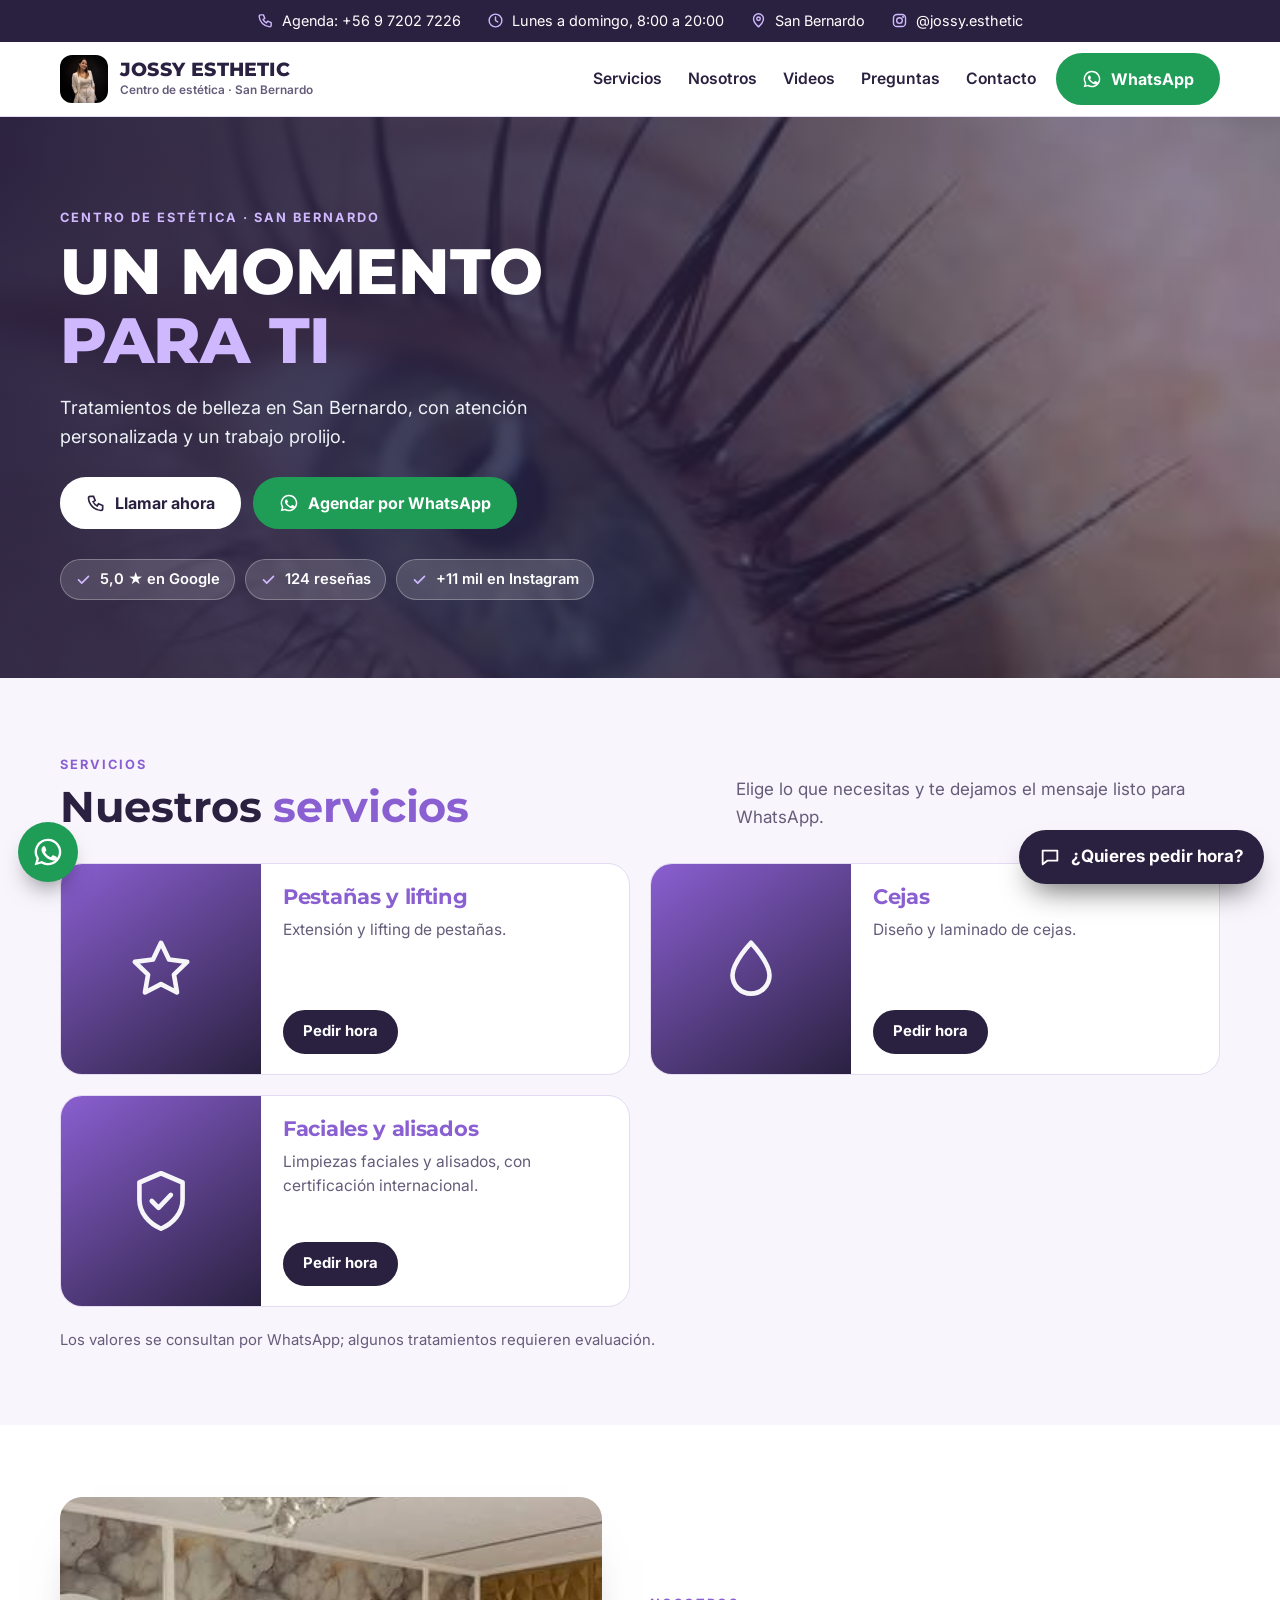
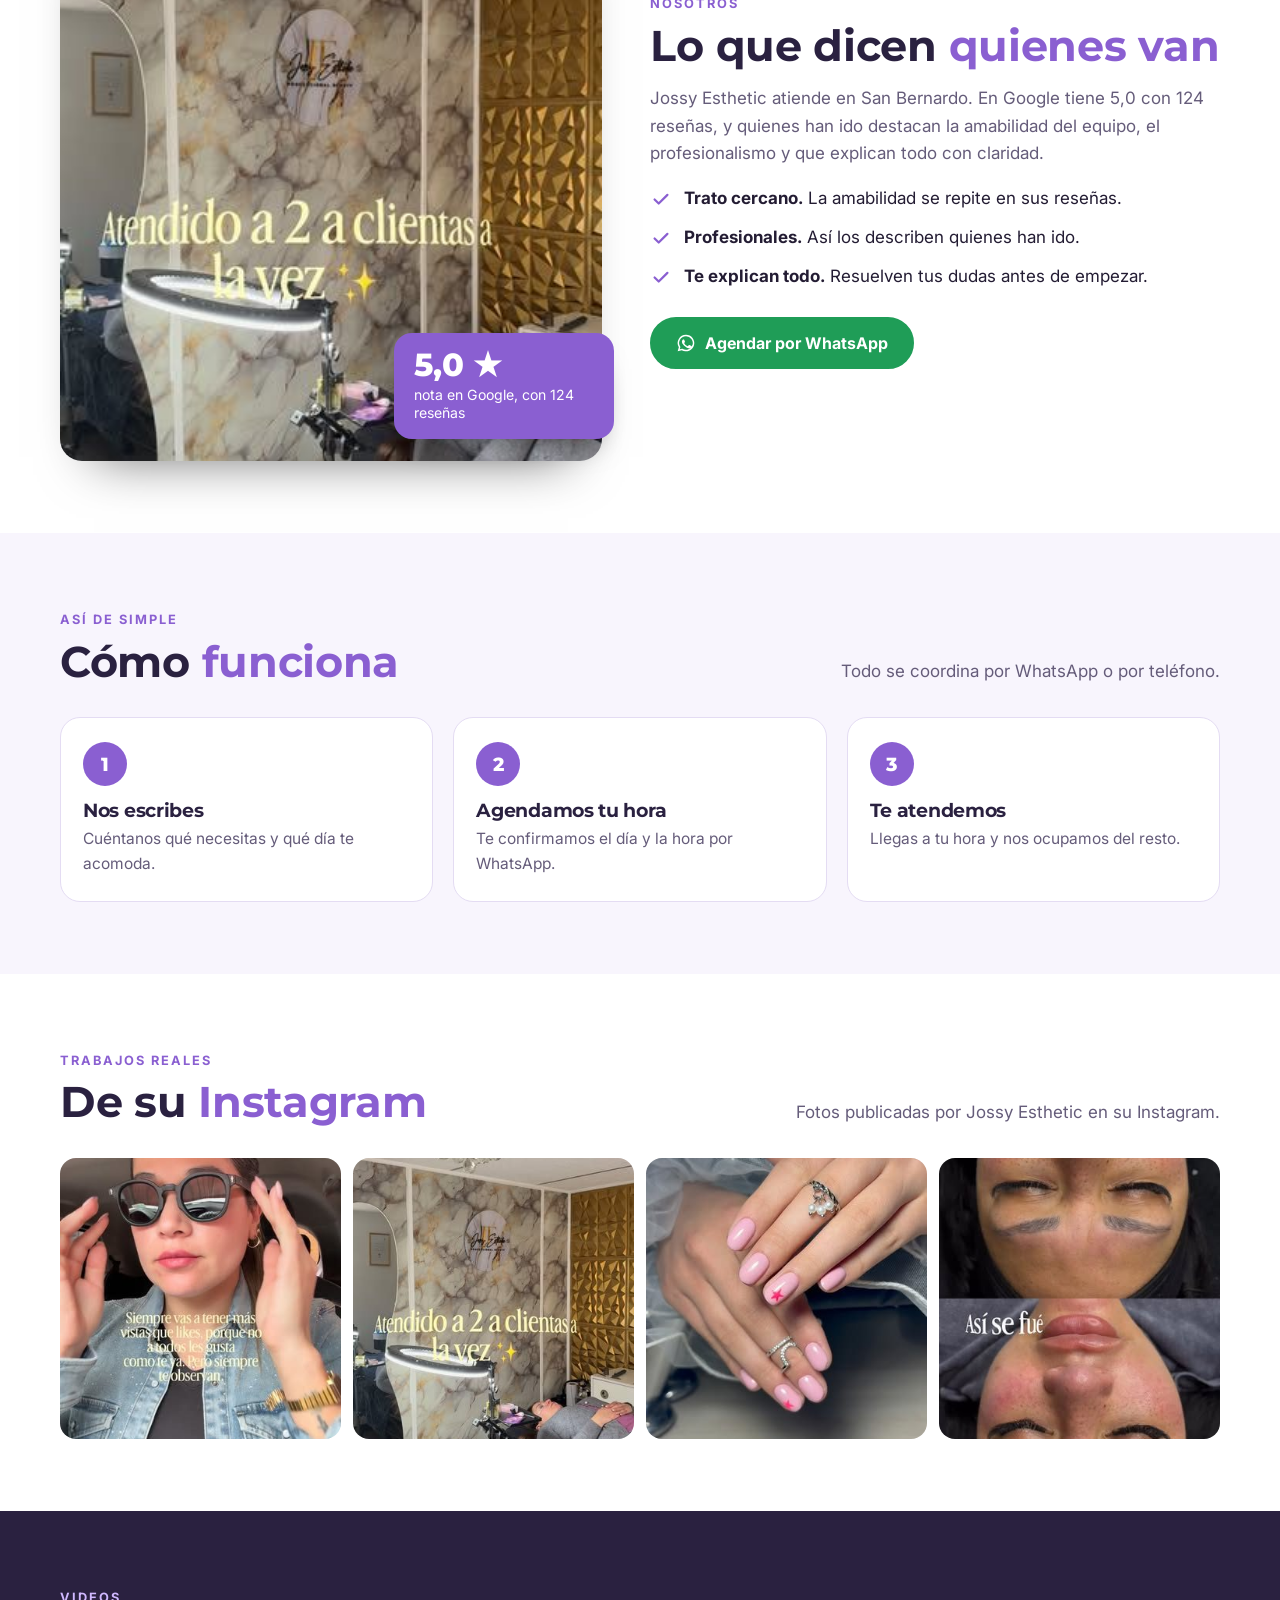
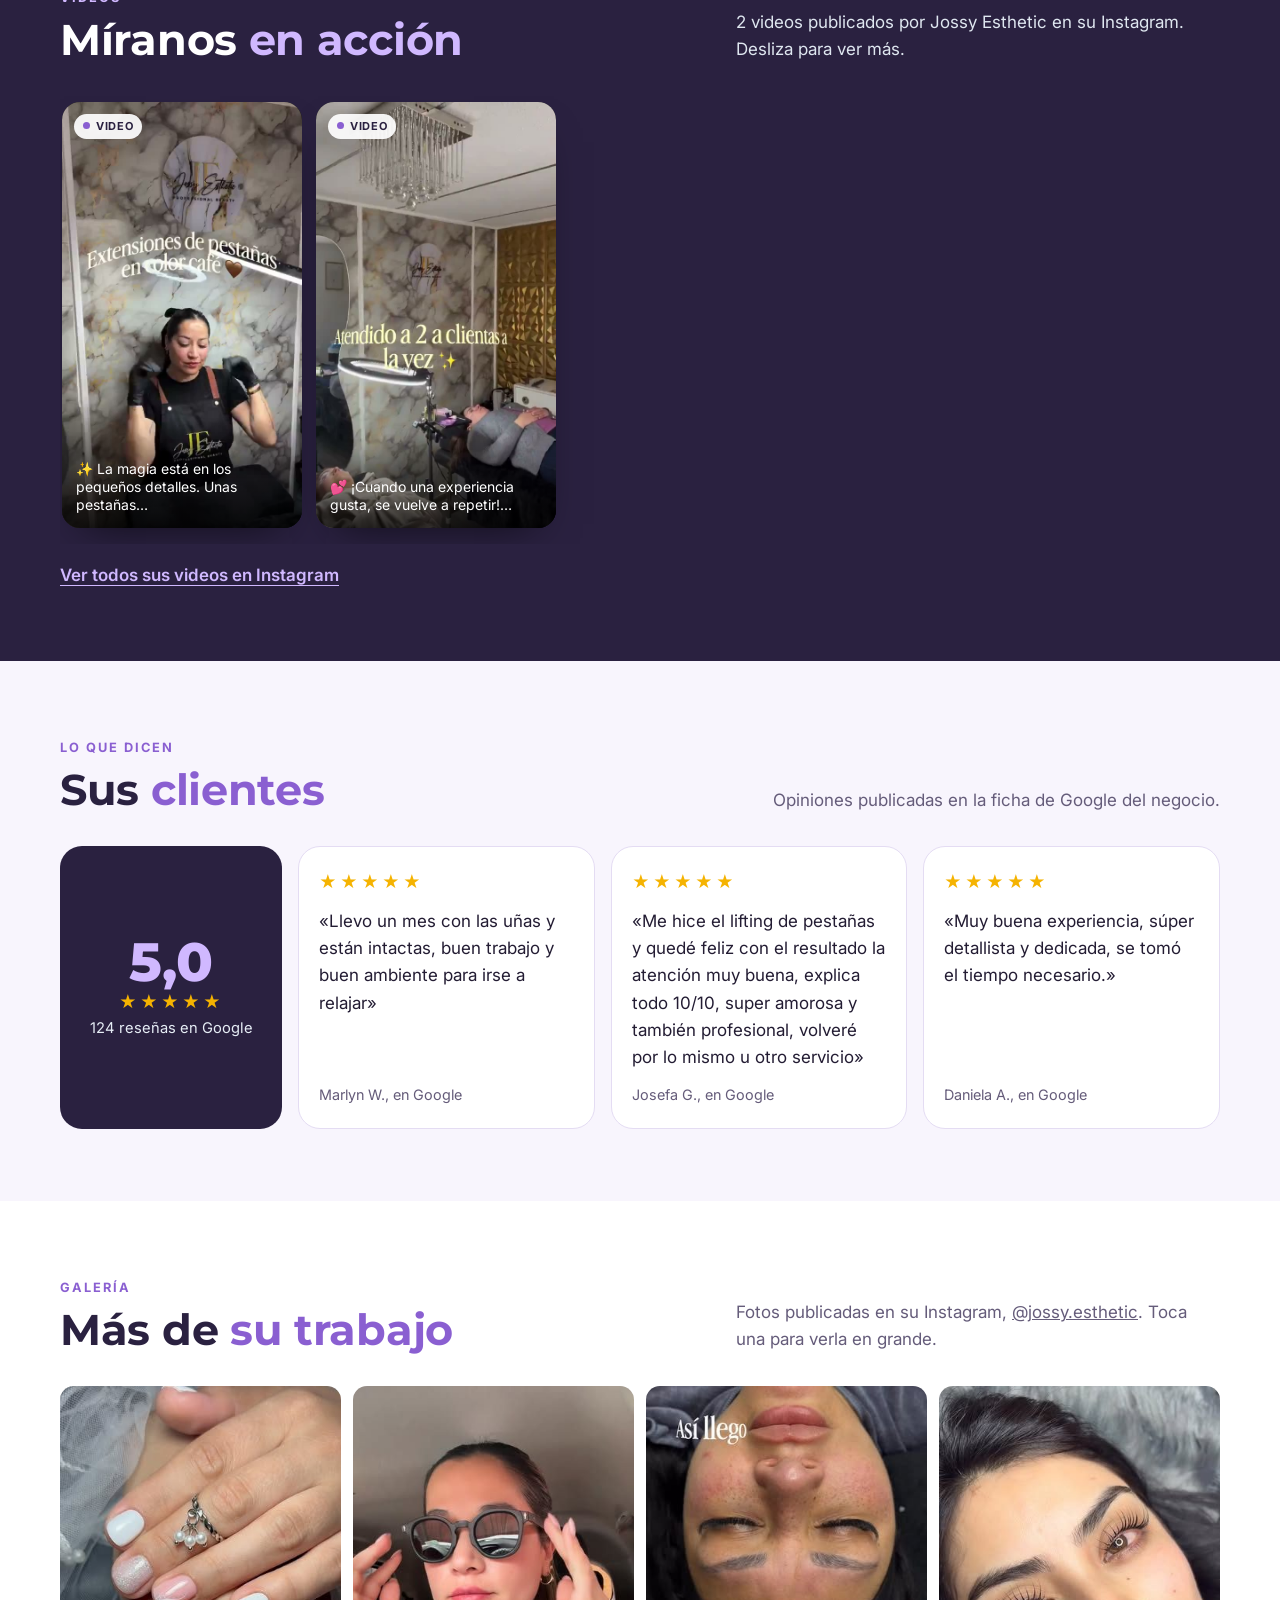
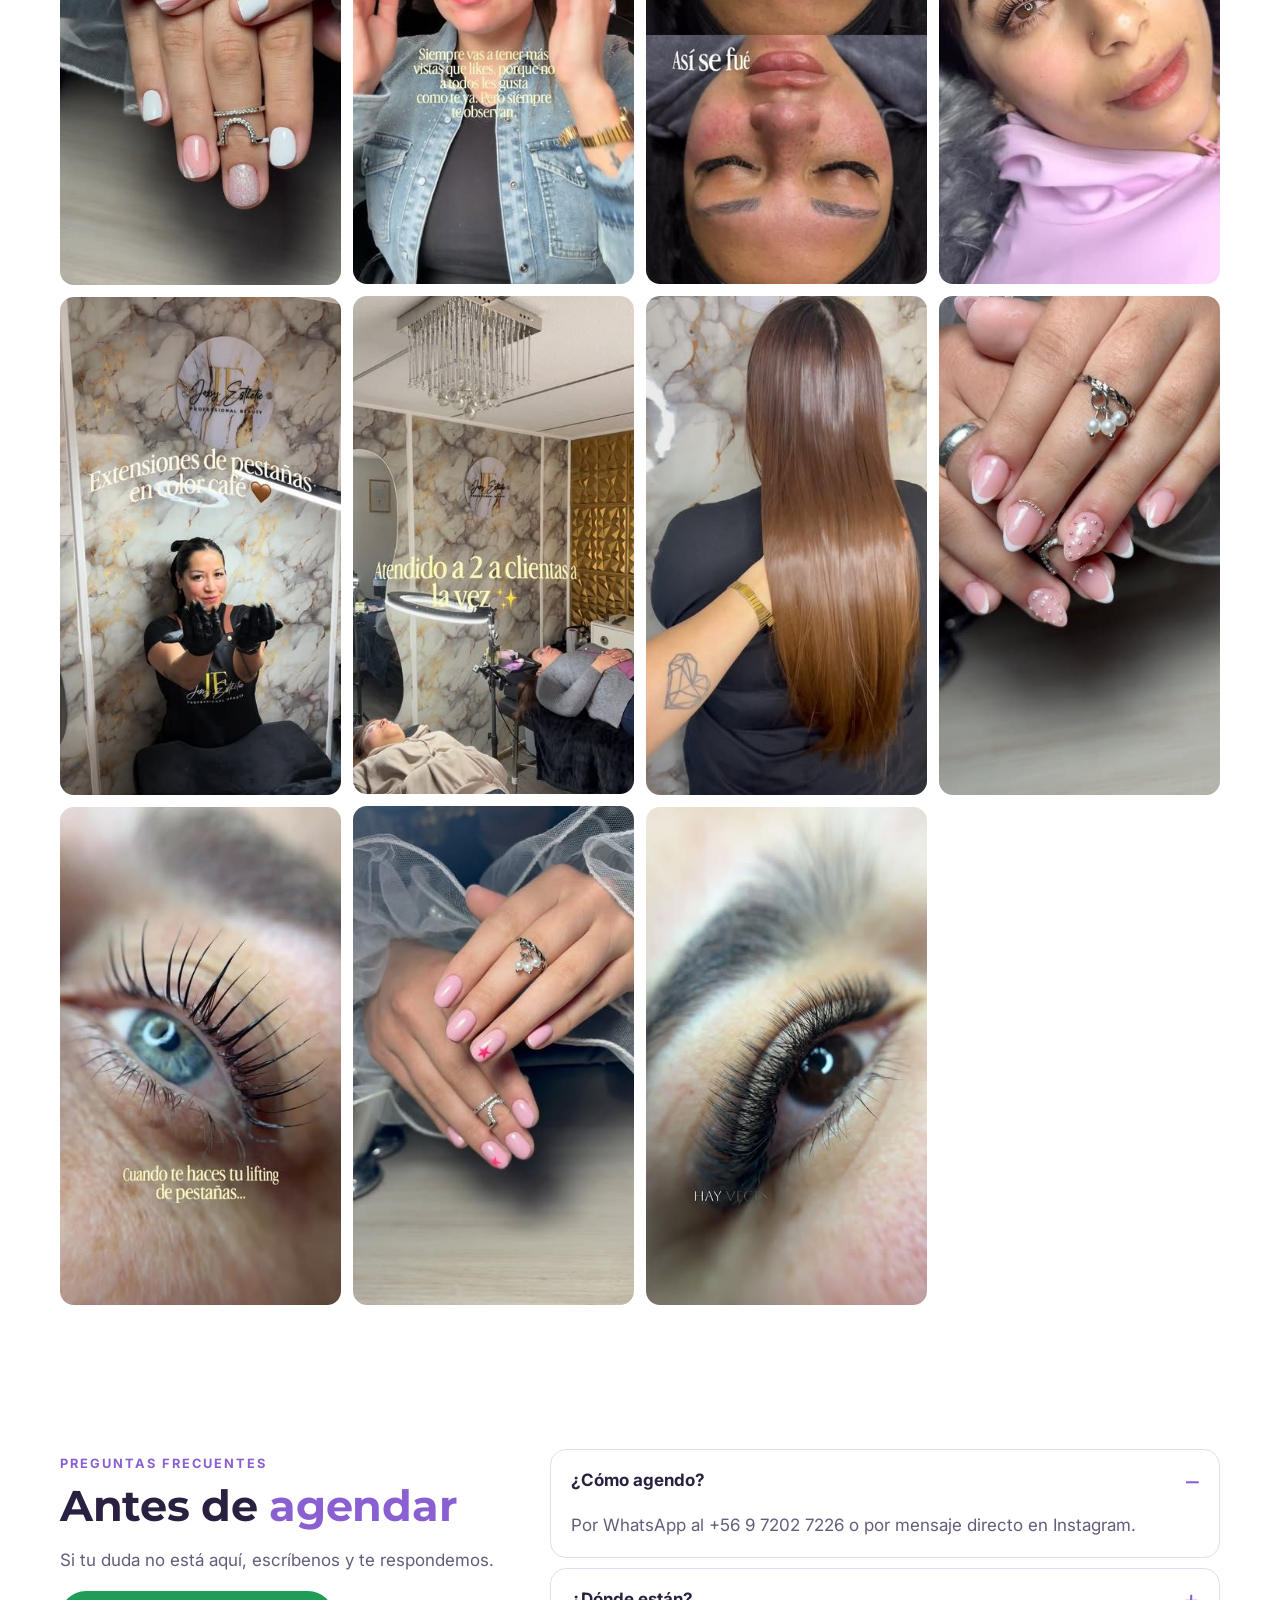
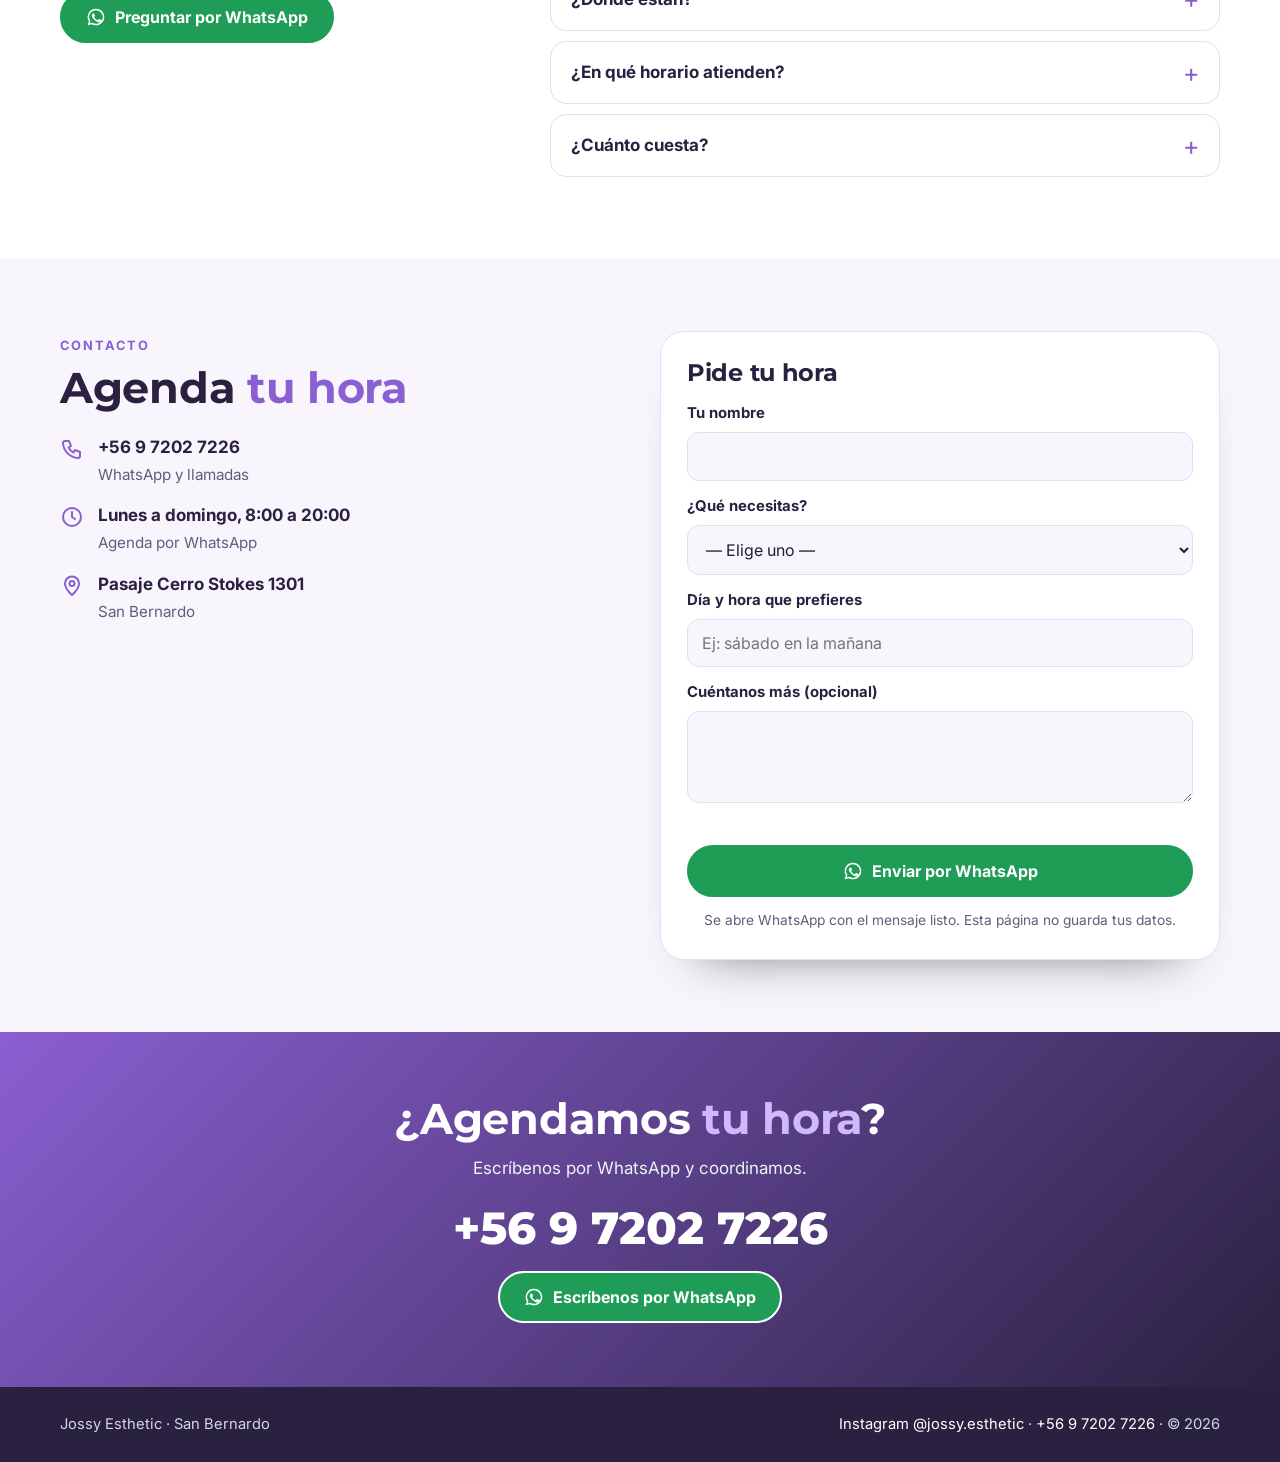
==== commit ffd24645: "Demo jossy-esthetic con fotos, videos y asistente Co-Authored-By: Claude Opus 5.5 <noreply@anthropic" ====
--- a/index.html
+++ b/index.html
@@ -1,261 +1,358 @@
-<!DOCTYPE html>
-<html lang="es">
+<!doctype html>
+<html lang="es-CL">
 <head>
 <meta charset="utf-8">
 <meta name="viewport" content="width=device-width, initial-scale=1">
-<title>Jossy Esthetic · San Bernardo</title>
-<meta name="description" content="Estética en San Bernardo: pestañas, cejas, uñas y tratamientos faciales con hora agendada por WhatsApp.">
-<meta name="theme-color" content="#f6f5f2">
-<link rel="preconnect" href="https://fonts.googleapis.com">
-<link rel="preconnect" href="https://fonts.gstatic.com" crossorigin>
-<link href="https://fonts.googleapis.com/css2?family=Bodoni+Moda:ital,opsz,wght@0,6..96,500;0,6..96,600;1,6..96,500&family=Jost:wght@400;500;600&display=swap" rel="stylesheet">
+<title>Jossy Esthetic · Centro de estética · San Bernardo</title>
+<meta name="description" content="Jossy Esthetic, en Pasaje Cerro Stokes 1301, San Bernardo: pestañas y lifting, cejas, faciales y alisados. 5,0 en Google con 124 reseñas. Agenda por WhatsApp.">
+<meta name="robots" content="noindex">
+<meta property="og:title" content="Jossy Esthetic · Centro de estética · San Bernardo">
+<meta property="og:description" content="Tratamientos de belleza en San Bernardo, con atención personalizada y un trabajo prolijo.">
+<meta property="og:image" content="https://delaguardaagustin.github.io/jossy-esthetic/assets/hero.jpg">
+<meta property="og:url" content="https://delaguardaagustin.github.io/jossy-esthetic/">
+<meta property="og:type" content="website">
+<meta name="twitter:card" content="summary_large_image">
+<link rel="icon" href="assets/icono.png">
+<link rel="preconnect" href="https://fonts.googleapis.com"><link rel="preconnect" href="https://fonts.gstatic.com" crossorigin>
+<link href="https://fonts.googleapis.com/css2?family=Montserrat:wght@600;700;800&family=Inter:wght@400;500;600;700&display=swap" rel="stylesheet">
 <style>
-:root{--marble:#f6f5f2;--marble-2:#ecebe6;--ink:#17140f;--ink-2:#221d14;--muted:#5e5850;--gold:#c9a24a;--gold-light:#efd48c;--gold-deep:#7d5d12;--on-ink:#f2efe8;--on-ink-muted:#b9b2a4;--line:rgba(23,20,15,.14);--maxw:1080px;--display:'Bodoni Moda','Didot','Bodoni MT',Georgia,serif;--font:'Jost','Futura','Century Gothic',system-ui,sans-serif;--bg:var(--marble);--surface:var(--marble-2);--text:var(--ink);--accent:var(--gold-deep);--asis-radius:3px}
-*,*::before,*::after{box-sizing:border-box;margin:0;padding:0}
-html{scroll-behavior:smooth;-webkit-text-size-adjust:100%;scrollbar-color:var(--gold-deep) var(--marble-2)}
-body{background:var(--bg);color:var(--text);font-family:var(--font);font-size:17px;line-height:1.6;-webkit-font-smoothing:antialiased;overflow-x:hidden}
-::selection{background:var(--gold-light);color:var(--ink)}
-a{color:inherit;text-decoration:none}
-a:focus-visible,button:focus-visible{outline:2px solid var(--gold-deep);outline-offset:3px}
-.dark a:focus-visible,footer a:focus-visible{outline-color:var(--gold-light)}
-.wrap{max-width:var(--maxw);margin:0 auto;padding:0 22px}
-h1,h2,h3{font-family:var(--display);font-weight:500;line-height:1.05;letter-spacing:-.01em}
-h2{font-size:clamp(2.1rem,7vw,3.4rem);text-wrap:balance}
-section{padding:84px 0}
-
-header{position:sticky;top:0;z-index:50;background:var(--marble);border-bottom:1px solid var(--line)}
-.bar{display:flex;align-items:center;justify-content:space-between;min-height:66px}
-.brand{font-family:var(--display);font-weight:600;font-size:1.3rem;letter-spacing:-.005em}
-.nav{display:none;gap:34px;font-size:.98rem;color:var(--muted)}
-.nav a{padding:12px 0}
-.nav a:hover{color:var(--ink)}
-@media(min-width:820px){.nav{display:flex}}
-
-.btn{display:inline-flex;align-items:center;justify-content:center;gap:10px;min-height:46px;padding:11px 22px;background:var(--ink);color:var(--gold-light);border:1px solid var(--ink);border-radius:3px;font:500 .98rem/1.3 var(--font);letter-spacing:.02em;white-space:nowrap;transition:background .18s ease,color .18s ease,border-color .18s ease}
-.btn:hover{background:var(--gold-light);color:var(--ink);border-color:var(--gold-deep)}
-.btn svg{width:19px;height:19px;fill:currentColor;flex:none}
-.btn--ghost{background:transparent;color:var(--gold-deep);border-color:var(--gold-deep)}
-.btn--ghost:hover{background:var(--ink);color:var(--gold-light);border-color:var(--ink)}
-.btn--lg{min-height:56px;padding:14px 30px;font-size:1.06rem}
-.btn--light{background:var(--gold-light);color:var(--ink);border-color:var(--gold-light)}
-.btn--light:hover{background:transparent;color:var(--gold-light);border-color:var(--gold-light)}
-
-/* HERO: mármol blanco con una veta de oro que se dibuja al cargar */
-.hero{position:relative;overflow:hidden;display:flex;align-items:center;min-height:min(88vh,780px);padding:64px 0 72px;background:radial-gradient(900px 520px at 88% 6%,#ffffff,transparent 62%),radial-gradient(760px 520px at 0% 100%,rgba(196,191,181,.42),transparent 66%),var(--marble);border-bottom:1px solid var(--line)}
-.veins{position:absolute;inset:0;width:100%;height:100%;pointer-events:none}
-.veins path{fill:none;stroke-linecap:round}
-.v-g1{stroke:rgba(74,68,58,.17);stroke-width:1.2}
-.v-g2{stroke:rgba(74,68,58,.12);stroke-width:2.2}
-.v-g3{stroke:rgba(74,68,58,.1);stroke-width:1.4}
-.v-gold{stroke:url(#gold);stroke-width:2.4}
-.v-gold2{stroke:url(#gold);stroke-width:1;opacity:.65}
-@media(prefers-reduced-motion:no-preference){.v-gold,.v-gold2{stroke-dasharray:1;stroke-dashoffset:1;animation:draw 2.4s cubic-bezier(.16,1,.3,1) .25s forwards}.v-gold2{animation-delay:.7s}}
-@keyframes draw{to{stroke-dashoffset:0}}
-.hero-inner{position:relative;width:100%}
-.hero h1{font-size:clamp(3.4rem,15vw,7.2rem);line-height:.96;margin-bottom:26px}
-.hero h1 span{display:block}
-.hero .lead{font-size:clamp(1.08rem,3vw,1.3rem);color:var(--muted);max-width:30ch;margin-bottom:34px}
-.trust{display:inline-flex;align-items:center;gap:12px;min-height:46px;margin-top:20px;font-size:1rem}
-.trust .stars{color:var(--gold-deep);letter-spacing:3px;font-size:1rem}
-.trust b{font-weight:600}
-.trust u{text-underline-offset:4px;text-decoration-color:var(--gold-deep)}
-.jump{display:flex;flex-wrap:wrap;gap:0 26px;margin-top:38px;padding-top:6px;border-top:1px solid var(--line);font-size:.98rem;color:var(--muted)}
-.jump a{display:inline-flex;align-items:center;min-height:46px}
-@media(min-width:820px){.jump{display:none}}
-
-/* CARTA DE TRATAMIENTOS */
-.sec-head{max-width:36ch}
-.sec-head p{margin-top:14px;color:var(--muted)}
-.carta{list-style:none;margin-top:46px;border-bottom:1px solid var(--line)}
-.carta li{display:grid;gap:6px;padding:26px 0;border-top:1px solid var(--line)}
-.carta h3{font-size:clamp(1.7rem,5vw,2.2rem)}
-.carta p{color:var(--muted);max-width:44ch}
-@media(min-width:760px){.carta li{grid-template-columns:260px 1fr;align-items:baseline;gap:28px}}
-.nota{margin-top:20px;color:var(--muted);font-size:.96rem}
-.cursos{margin-top:56px;padding:38px 26px;background:var(--ink);color:var(--on-ink);border-radius:4px;display:grid;gap:14px;position:relative;overflow:hidden}
-.cursos h3{font-size:clamp(1.7rem,5vw,2.3rem);color:var(--gold-light)}
-.cursos p{color:var(--on-ink-muted);max-width:46ch}
-.cursos a.go{color:var(--gold-light);text-decoration:underline;text-underline-offset:5px;min-height:44px;display:inline-flex;align-items:center;width:fit-content}
-.cursos a.go:hover{color:#fff}
-
-/* OPINIONES */
-.reviews{background:var(--marble-2);border-top:1px solid var(--line);border-bottom:1px solid var(--line)}
-.rating{display:inline-flex;align-items:center;gap:10px;margin-top:14px;min-height:44px;color:var(--ink)}
-.rating .stars{color:var(--gold-deep);letter-spacing:3px}
-.rating u{text-underline-offset:4px;text-decoration-color:var(--gold-deep)}
-.quote-main{margin:44px 0 0;position:relative;padding-top:18px}
-.quote-main::before{content:"\201C";position:absolute;top:-34px;left:-4px;font-family:var(--display);font-size:8rem;line-height:1;color:var(--gold);opacity:.75}
-.quote-main p{font-family:var(--display);font-style:italic;font-weight:500;font-size:clamp(1.5rem,4.6vw,2.3rem);line-height:1.42;max-width:30ch;position:relative}
-.who{display:block;margin-top:18px;font-size:.95rem;color:var(--muted);font-style:normal}
-.quote-row{display:grid;gap:34px;margin-top:52px;padding-top:34px;border-top:1px solid var(--line)}
-@media(min-width:760px){.quote-row{grid-template-columns:1fr 1fr;gap:56px}}
-.quote-row blockquote p{font-size:1.06rem;max-width:40ch}
-.after{margin-top:40px}
-
-/* CONTACTO */
-.dark{background:var(--ink);color:var(--on-ink);position:relative;overflow:hidden}
-.dark h2{color:var(--gold-light);margin-bottom:14px}
-.dark p{color:var(--on-ink-muted)}
-.dark .inner{position:relative;display:grid;gap:44px}
-@media(min-width:860px){.dark .inner{grid-template-columns:1.1fr .9fr;align-items:start}}
-.dark .cta-row{margin-top:30px}
-.facts{display:grid;gap:0;border-top:1px solid rgba(239,212,140,.28)}
-.facts div{display:grid;grid-template-columns:120px 1fr;gap:12px;padding:18px 0;border-bottom:1px solid rgba(239,212,140,.28)}
-.facts dt{color:var(--on-ink-muted);font-size:.95rem}
-.facts dd{color:var(--on-ink)}
-.facts a{display:inline-flex;align-items:center;min-height:44px;color:var(--gold-light);text-decoration:underline;text-underline-offset:5px}
-.facts a:hover{color:#fff}
-.who-line{margin-top:22px;max-width:44ch}
-.dveins{position:absolute;inset:0;width:100%;height:100%;pointer-events:none;opacity:.5}
-.dveins path{fill:none;stroke:url(#gold2);stroke-width:1.4;stroke-linecap:round}
-
-footer{background:var(--ink-2);color:var(--on-ink-muted);padding:30px 0;font-size:.92rem;border-top:1px solid rgba(239,212,140,.18)}
-.foot{display:flex;flex-wrap:wrap;gap:8px 26px;justify-content:space-between}
-.foot .name{font-family:var(--display);color:var(--gold-light);font-size:1.05rem}
-
-/* BOTÓN FLOTANTE (lo convierte en asistente asistente.js) */
-.fab{position:fixed;right:16px;bottom:16px;z-index:60;display:inline-flex;align-items:center;gap:10px;min-height:52px;padding:12px 20px;background:var(--ink);color:var(--gold-light);border:0;border-radius:3px;font:500 .98rem/1.3 var(--font);letter-spacing:.02em;box-shadow:0 2px 4px rgba(23,20,15,.18),0 14px 30px -10px rgba(23,20,15,.45);transition:background .18s ease,color .18s ease}
-.fab:hover{background:var(--gold-light);color:var(--ink)}
-.fab svg{width:22px;height:22px;fill:currentColor;flex:none}
-.fab .fab-txt{display:none}
-@media(min-width:560px){.fab .fab-txt{display:inline}}
-@media(max-width:560px){.fab .fab-txt{display:inline}}
+:root{--pri:#8a5fd1;--osc:#2a2140;--osc-rgb:42,33,64;--acento:#d0b8ff;--fondo:#f8f5fd;--linea:#e4dcf3;--tinta:#231c33;--suave:#655c7a;--wa:#1f9d57;--display:"Montserrat","Arial Black",sans-serif;--font:"Inter",system-ui,sans-serif;--asis-tone:#8a5fd1;--hero-pos:50% 40%;--bg:#fff;--surface:#f8f5fd;--text:#231c33;--muted:#655c7a;--accent:#8a5fd1;--line:#e4dcf3}
+*{box-sizing:border-box}html{scroll-behavior:smooth}
+body{margin:0;font:400 17px/1.6 var(--font);color:var(--tinta);background:#fff;-webkit-font-smoothing:antialiased}
+img{max-width:100%;display:block}a{color:inherit}
+h1,h2,h3{font-family:var(--display);line-height:1.08;margin:0;letter-spacing:-.3px}
+h2{font-size:clamp(1.8rem,4.6vw,2.7rem);color:var(--osc)}h2 em{font-style:normal;color:var(--pri)}
+.wrap{width:min(1160px,100% - 40px);margin:0 auto}
+section{padding:72px 0}
+.ojo{display:inline-block;font:700 .8rem/1 var(--font);letter-spacing:2px;text-transform:uppercase;color:var(--pri);margin-bottom:12px}
+.btn{display:inline-flex;align-items:center;justify-content:center;gap:9px;min-height:52px;padding:0 24px;border-radius:999px;font:700 1rem/1 var(--font);text-decoration:none;border:2px solid var(--osc);color:var(--osc);background:#fff;cursor:pointer;transition:transform .15s ease,box-shadow .15s ease,background .15s ease}
+.btn:hover{transform:translateY(-2px);box-shadow:0 12px 22px -14px rgba(0,0,0,.55)}
+.btn svg{width:20px;height:20px;flex:none}
+.btn-wa{background:var(--wa);border-color:var(--wa);color:#fff}
+.btn-pri{background:var(--pri);border-color:var(--pri);color:#fff}
+.btn-osc{background:var(--osc);border-color:var(--osc);color:#fff}
+.franja{background:var(--osc);color:#fff;font-size:.9rem}
+.franja .wrap{display:flex;flex-wrap:wrap;gap:6px 26px;justify-content:center;align-items:center;min-height:42px;padding:6px 0}
+.franja span,.franja a{display:inline-flex;align-items:center;gap:8px;text-decoration:none}
+.franja svg{width:17px;height:17px;stroke:var(--acento);fill:none;stroke-width:2;stroke-linecap:round;stroke-linejoin:round}
+header{position:sticky;top:0;z-index:30;background:rgba(255,255,255,.96);backdrop-filter:blur(8px);border-bottom:1px solid var(--linea)}
+.nav{display:flex;align-items:center;gap:20px;min-height:74px}
+.marca{display:flex;align-items:center;gap:12px;text-decoration:none;margin-right:auto;min-width:0}
+.marca img{width:48px;height:48px;border-radius:12px;object-fit:cover;flex:none}
+.marca span{font:800 1.18rem/1.05 var(--display);color:var(--osc);text-transform:uppercase;letter-spacing:.2px}
+.marca small{display:block;font:600 .74rem/1.3 var(--font);color:var(--suave);text-transform:none;letter-spacing:0;margin-top:3px}
+.menu{display:flex;gap:26px}.menu a{text-decoration:none;font-weight:600;color:var(--osc);font-size:.98rem}.menu a:hover{color:var(--pri)}
+.portada{position:relative;color:#fff;background:var(--osc);overflow:hidden}
+.portada > img{position:absolute;inset:0;width:100%;height:100%;object-fit:cover;object-position:var(--hero-pos,50% 50%)}
+.portada::after{content:"";position:absolute;inset:0;background:linear-gradient(100deg,rgba(var(--osc-rgb),.94) 0%,rgba(var(--osc-rgb),.82) 45%,rgba(var(--osc-rgb),.38) 100%)}
+.portada .wrap{position:relative;z-index:1;padding:86px 0 78px;max-width:1160px}
+.portada .ojo{color:var(--acento)}
+.portada h1{font-size:clamp(2.2rem,6.4vw,4rem);max-width:15ch;text-transform:uppercase;font-weight:800}
+.portada h1 em{font-style:normal;color:var(--acento)}
+.portada p{max-width:52ch;font-size:1.13rem;margin:18px 0 26px;color:#eef3f8}
+.botones{display:flex;flex-wrap:wrap;gap:12px}
+.portada .btn{border-color:#fff}.portada .btn-wa{border-color:var(--wa)}
+.sellos{list-style:none;padding:0;margin:30px 0 0;display:flex;flex-wrap:wrap;gap:10px}
+.sellos li{display:flex;align-items:center;gap:8px;background:rgba(255,255,255,.14);border:1px solid rgba(255,255,255,.28);border-radius:999px;padding:8px 14px;font-size:.92rem;font-weight:600}
+.sellos svg{width:17px;height:17px;stroke:var(--acento);fill:none;stroke-width:2.4;stroke-linecap:round;stroke-linejoin:round}
+.nosotros{display:grid;grid-template-columns:1fr 1.05fr;gap:48px;align-items:center}
+.nosotros .foto{position:relative}
+.nosotros .foto img{border-radius:22px;width:100%;aspect-ratio:5/5.2;object-fit:cover;box-shadow:0 30px 50px -34px rgba(0,0,0,.6)}
+.cifra{position:absolute;right:-12px;bottom:22px;background:var(--pri);color:#fff;border-radius:18px;padding:16px 20px;box-shadow:0 18px 30px -18px rgba(0,0,0,.6);max-width:220px}
+.cifra b{display:block;font:800 2rem/1 var(--display)}.cifra span{font-size:.88rem;line-height:1.3;display:block;margin-top:5px}
+.nosotros p{color:var(--suave);margin:16px 0 18px}
+.lista{list-style:none;padding:0;margin:0 0 26px;display:grid;gap:12px}
+.lista li{display:flex;gap:12px;align-items:flex-start}
+.lista svg{width:22px;height:22px;flex:none;margin-top:3px;stroke:var(--pri);fill:none;stroke-width:2.4;stroke-linecap:round;stroke-linejoin:round}
+.gris{background:var(--fondo)}
+.cab{display:flex;flex-wrap:wrap;justify-content:space-between;align-items:flex-end;gap:14px 40px;margin-bottom:32px}
+.cab p{margin:0;color:var(--suave);max-width:44ch}
+.servicios{display:grid;grid-template-columns:repeat(2,1fr);gap:20px}
+.serv{background:#fff;border:1px solid var(--linea);border-radius:22px;overflow:hidden;display:grid;grid-template-columns:200px 1fr;transition:transform .18s ease,box-shadow .18s ease}
+.serv:hover{transform:translateY(-4px);box-shadow:0 26px 40px -28px rgba(0,0,0,.5)}
+.serv > img{width:100%;height:100%;min-height:210px;object-fit:cover}
+.serv .ico{background:linear-gradient(145deg,var(--pri),var(--osc));display:grid;place-items:center;min-height:210px}
+.serv .ico svg{width:74px;height:74px;stroke:#fff;fill:none;stroke-width:1.5;stroke-linecap:round;stroke-linejoin:round;opacity:.95}
+.serv .cuerpo{padding:22px 22px 20px;display:flex;flex-direction:column;gap:9px}
+.serv h3{font-size:1.32rem;color:var(--pri)}
+.serv p{margin:0;color:var(--suave);font-size:.97rem}
+.serv .precio{font-weight:800;color:var(--osc)}
+.serv .btn{margin-top:auto;align-self:flex-start;min-height:44px;padding:0 18px;font-size:.93rem}
+.nota{margin:22px 0 0;color:var(--suave);font-size:.93rem}
+.pasos{list-style:none;padding:0;margin:0;display:grid;grid-template-columns:repeat(3,1fr);gap:20px;counter-reset:p}
+.pasos li{counter-increment:p;background:#fff;border:1px solid var(--linea);border-radius:20px;padding:24px 22px}
+.pasos li::before{content:counter(p);display:grid;place-items:center;width:44px;height:44px;border-radius:50%;background:var(--pri);color:#fff;font:800 1.2rem/1 var(--display);margin-bottom:14px}
+.pasos h3{font-size:1.2rem;color:var(--osc);margin-bottom:6px}.pasos p{margin:0;color:var(--suave);font-size:.97rem}
+.trabajos{display:grid;grid-template-columns:repeat(4,1fr);gap:12px}
+.trabajos img{width:100%;aspect-ratio:1;object-fit:cover;border-radius:16px}
+.oscuro{background:var(--osc)}.oscuro h2{color:#fff}.oscuro h2 em{color:var(--acento)}.oscuro .ojo{color:var(--acento)}.oscuro .cab p{color:#dfe7f0}
+.videos{display:grid;grid-template-columns:repeat(auto-fit,minmax(220px,340px));justify-content:center;gap:18px}
+.vid{position:relative;border-radius:20px;overflow:hidden;aspect-ratio:9/16;background:#000;cursor:pointer}
+.vid img,.vid video{width:100%;height:100%;object-fit:cover;display:block}.vid.on .play{display:none}
+.vid::after{content:"";position:absolute;inset:0;background:linear-gradient(180deg,rgba(0,0,0,0) 55%,rgba(0,0,0,.65));pointer-events:none}
+.vid .play{position:absolute;left:50%;top:50%;transform:translate(-50%,-50%);width:70px;height:70px;border-radius:50%;background:rgba(255,255,255,.95);display:grid;place-items:center;z-index:2;transition:transform .15s ease}
+.vid:hover .play{transform:translate(-50%,-50%) scale(1.08)}
+.vid .play svg{width:28px;height:28px;fill:var(--osc);margin-left:4px}
+.vid .t{position:absolute;left:16px;right:16px;bottom:14px;z-index:2;color:#fff;font-weight:700;font-size:.97rem;line-height:1.3}
+.vid iframe{position:absolute;inset:0;width:100%;height:100%;border:0;background:#fff;z-index:3}
+.vid.emb.on{aspect-ratio:9/19;cursor:default}.vid.on::after{display:none}
+.siguenos{display:flex;flex-wrap:wrap;gap:12px;justify-content:center;align-items:center;margin-top:30px;color:#fff}
+.siguenos .btn{border-color:#fff}.siguenos .btn svg{stroke:currentColor;fill:none;stroke-width:2}
+.resenas{display:grid;grid-template-columns:.75fr repeat(3,1fr);gap:16px;align-items:stretch}
+.nota-g{background:var(--osc);color:#fff;border-radius:22px;padding:26px 20px;display:flex;flex-direction:column;justify-content:center;text-align:center}
+.nota-g b{font:800 3.4rem/1 var(--display);color:var(--acento)}
+.est{color:#f5b301;letter-spacing:3px}
+.nota-g span:last-child{font-size:.92rem;color:#e6edf5}
+.res{margin:0;background:#fff;border:1px solid var(--linea);border-radius:22px;padding:22px 20px;display:flex;flex-direction:column;gap:12px}
+.res p{margin:0}.res cite{margin-top:auto;font-style:normal;font-size:.9rem;color:var(--suave)}
+.preguntas{display:grid;grid-template-columns:.8fr 1.2fr;gap:44px;align-items:start}
+.preguntas .lado p{color:var(--suave)}
+details{border:1px solid var(--linea);border-radius:16px;background:#fff;margin-bottom:10px}
+summary{cursor:pointer;list-style:none;padding:17px 46px 17px 20px;font-weight:700;color:var(--osc);position:relative}
+summary::-webkit-details-marker{display:none}
+summary::after{content:"+";position:absolute;right:20px;top:50%;transform:translateY(-50%);font:400 1.6rem/1 var(--font);color:var(--pri)}
+details[open] summary::after{content:"–"}
+details p{margin:0;padding:0 20px 18px;color:var(--suave)}
+.contacto{display:grid;grid-template-columns:1fr 1fr;gap:40px;align-items:start}
+.datos{display:grid;gap:14px;margin:22px 0}
+.dato{display:flex;gap:14px;align-items:flex-start}
+.dato svg{width:24px;height:24px;flex:none;margin-top:3px;stroke:var(--pri);fill:none;stroke-width:2;stroke-linecap:round;stroke-linejoin:round}
+.dato b{display:block;color:var(--osc)}.dato span{color:var(--suave);font-size:.95rem}.dato a{text-decoration:none}
+.mapa{width:100%;height:260px;border:0;border-radius:18px}
+form{background:#fff;border:1px solid var(--linea);border-radius:24px;padding:28px 26px;box-shadow:0 30px 50px -40px rgba(0,0,0,.6)}
+form h3{font-size:1.5rem;color:var(--osc);margin-bottom:16px}
+label{display:block;font-weight:700;font-size:.93rem;color:var(--osc);margin-bottom:14px}
+input,select,textarea{display:block;width:100%;margin-top:6px;font:400 1rem/1.3 var(--font);padding:13px 14px;border:1px solid var(--linea);border-radius:12px;background:var(--fondo);color:var(--tinta)}
+textarea{min-height:92px;resize:vertical}
+input:focus,select:focus,textarea:focus{outline:2px solid var(--pri);outline-offset:1px}
+form .btn{width:100%}form small{display:block;margin-top:12px;color:var(--suave);font-size:.86rem;text-align:center}
+.aviso{color:#b42318;font-weight:600;font-size:.93rem;min-height:1.2em;margin:0 0 10px}
+.cierre{background:linear-gradient(135deg,var(--pri),var(--osc));color:#fff;text-align:center;padding:64px 20px}
+.cierre h2{color:#fff}.cierre h2 em{color:var(--acento)}
+.cierre p{margin:12px auto 24px;max-width:50ch;color:#eef3f8}
+.cierre .btn{border-color:#fff}
+.cierre .tel{display:block;font:800 clamp(1.8rem,6vw,2.8rem)/1 var(--display);text-decoration:none;margin:0 0 20px;color:#fff}
+footer{background:var(--osc);color:#cfd9e6;font-size:.92rem;padding:26px 0}
+footer .wrap{display:flex;flex-wrap:wrap;gap:8px 24px;justify-content:space-between}
+footer a{text-decoration:none;color:#fff}
+.wa-flot{position:fixed;left:18px;bottom:18px;z-index:40;width:60px;height:60px;border-radius:50%;background:var(--wa);color:#fff;display:grid;place-items:center;box-shadow:0 14px 26px -12px rgba(0,0,0,.6)}
+.wa-flot svg{width:32px;height:32px}
+.fab{position:fixed;right:16px;bottom:16px;z-index:60;display:inline-flex;align-items:center;gap:10px;min-height:54px;padding:0 20px;border-radius:999px;background:var(--osc);color:#fff;text-decoration:none;font-weight:700;box-shadow:0 16px 30px -12px rgba(0,0,0,.65)}
+.fab svg{width:22px;height:22px;fill:none;stroke:currentColor;stroke-width:2;stroke-linecap:round;stroke-linejoin:round}
+.barra-movil{display:none}
+.aparece{opacity:0;transform:translateY(18px);transition:opacity .6s ease,transform .6s ease}.aparece.visto{opacity:1;transform:none}
+@media (prefers-reduced-motion:reduce){.aparece{opacity:1;transform:none;transition:none}html{scroll-behavior:auto}}
+@media (max-width:980px){.menu{display:none}.nosotros,.preguntas,.contacto{grid-template-columns:1fr}.servicios{grid-template-columns:1fr}.resenas{grid-template-columns:1fr}.pasos{grid-template-columns:1fr}.trabajos{grid-template-columns:repeat(2,1fr)}.cifra{right:10px}.videos{grid-template-columns:none;grid-auto-flow:column;grid-auto-columns:minmax(240px,72%);overflow-x:auto;scroll-snap-type:x mandatory;padding-bottom:8px}.vid{scroll-snap-align:center}}
+@media (max-width:640px){section{padding:54px 0}.franja span,.franja a+a{display:none}.serv{grid-template-columns:1fr}.serv > img,.serv .ico{min-height:0;height:170px}.nav .btn{display:none}.portada .wrap{padding:60px 0 56px}.botones .btn{flex:1 1 100%}
+  .wa-flot{display:none}.fab{bottom:calc(68px + env(safe-area-inset-bottom,0px))!important;min-height:50px;padding:0 16px;font-size:.93rem}.asis{bottom:calc(128px + env(safe-area-inset-bottom,0px))!important;max-height:calc(100dvh - 150px)!important}.barra-movil{display:grid;grid-template-columns:1fr 1fr;position:fixed;left:0;right:0;bottom:0;z-index:40;box-shadow:0 -8px 20px -12px rgba(0,0,0,.5)}
+  .barra-movil a{display:flex;align-items:center;justify-content:center;gap:8px;min-height:56px;font-weight:800;text-decoration:none;color:#fff}
+  .barra-movil .ll{background:var(--osc)}.barra-movil .wa{background:var(--wa)}.barra-movil svg{width:20px;height:20px}
+  body{padding-bottom:56px}}
+</style>
+<style id="mejora36">
+.reels-t{display:flex;gap:14px;overflow-x:auto;scroll-snap-type:x mandatory;padding:6px 2px 16px;scrollbar-width:thin}
+.reel36{flex:0 0 min(62vw,240px);scroll-snap-align:start;position:relative;margin:0;border-radius:18px;overflow:hidden;background:#000;aspect-ratio:9/16;box-shadow:0 18px 40px -22px rgba(0,0,0,.7)}
+.reel36 video{width:100%;height:100%;object-fit:cover;display:block}
+.reel36 figcaption{position:absolute;inset:auto 0 0 0;padding:40px 14px 14px;background:linear-gradient(transparent,rgba(0,0,0,.78));color:#fff;font-size:14px;line-height:1.3}
+.reel36 .vivo{position:absolute;top:12px;left:12px;font-size:11px;font-weight:700;letter-spacing:.06em;text-transform:uppercase;padding:4px 9px;border-radius:999px;background:rgba(255,255,255,.92);color:var(--osc)}
+.reel36 .vivo:before{content:"";display:inline-block;width:7px;height:7px;border-radius:50%;background:var(--pri);margin-right:6px;vertical-align:1px;animation:late 1.4s ease-in-out infinite}
+@keyframes late{50%{opacity:.25}}
+.ver-ig{display:inline-flex;margin-top:18px;color:var(--acento);font-weight:600;text-decoration:underline;text-underline-offset:4px}
+.gal{columns:2 160px;column-gap:12px}
+@media(min-width:760px){.gal{columns:4 200px}}
+.gal button{display:block;width:100%;margin:0 0 12px;padding:0;border:0;background:none;cursor:zoom-in;break-inside:avoid;border-radius:14px;overflow:hidden;position:relative}
+.gal img{width:100%;height:auto;display:block;transition:transform .5s ease,filter .5s ease}
+.gal button:hover img{transform:scale(1.05);filter:saturate(1.15)}
+.gal button:focus-visible{outline:3px solid var(--pri);outline-offset:2px}
+.visor{border:0;padding:0;background:transparent;max-width:min(92vw,560px);max-height:92vh}
+.visor::backdrop{background:rgba(0,0,0,.86)}
+.visor img{width:100%;height:auto;max-height:86vh;object-fit:contain;border-radius:14px;display:block}
+.visor form{position:absolute;top:8px;right:8px}
+.visor button{width:44px;height:44px;border-radius:50%;border:0;background:rgba(255,255,255,.92);font-size:22px;cursor:pointer}
+@media(prefers-reduced-motion:reduce){.gal img{transition:none}.reel36 .vivo:before{animation:none}}
 </style>
 </head>
 <body>
-<svg width="0" height="0" style="position:absolute" aria-hidden="true"><symbol id="wa" viewBox="0 0 24 24"><path d="M17.5 14.4c-.3-.2-1.7-.9-2-1-.3-.1-.5-.2-.6.2-.2.3-.7 1-.9 1.2-.2.2-.3.2-.6.1-1.7-.9-2.8-1.6-3.9-3.5-.3-.5.3-.5.8-1.5.1-.2 0-.4 0-.5 0-.1-.6-1.5-.9-2.1-.2-.5-.4-.4-.6-.4h-.5c-.2 0-.5.1-.7.3-1 .9-1.2 2-1 3.2.4 2 1.6 3.6 3.4 5 2.4 2 4.2 2.4 5.7 2.4.7 0 1.6-.1 2.3-.6.6-.4 1.7-1.1 1.9-2.1.2-.9.2-1.7.1-1.8-.1-.2-.3-.2-.6-.4Z"/><path d="M12 2C6.5 2 2 6.5 2 12c0 1.8.5 3.5 1.3 5L2 22l5.2-1.4c1.4.8 3 1.2 4.8 1.2 5.5 0 10-4.5 10-10S17.5 2 12 2Zm0 18c-1.6 0-3.1-.4-4.4-1.2l-.3-.2-3.1.8.8-3-.2-.3C4 13.3 3.5 11.7 3.5 12 3.5 7.3 7.3 3.5 12 3.5S20.5 7.3 20.5 12 16.7 20 12 20Z"/></symbol></svg>
-<header>
-<div class="wrap bar">
-<a class="brand" href="#top">Jossy Esthetic</a>
-<nav class="nav" aria-label="Secciones">
-<a href="#tratamientos">Tratamientos</a>
-<a href="#opiniones">Opiniones</a>
-<a href="#contacto">Contacto</a>
-</nav>
-<a class="btn" href="https://wa.me/56972027226?text=Hola%2C%20vi%20su%20p%C3%A1gina%20web%20y%20quiero%20agendar%20una%20hora" target="_blank" rel="noopener">
-<svg aria-hidden="true"><use href="#wa"/></svg>
-<span>Agendar</span>
-</a>
+<svg width="0" height="0" style="position:absolute" aria-hidden="true">
+<symbol id="wa" viewBox="0 0 24 24"><path fill="currentColor" d="M12 2a10 10 0 0 0-8.600 15.100L2 22l5-1.300A10 10 0 1 0 12 2Zm0 1.800a8.200 8.200 0 1 1-4.300 15.200l-.300-.200-2.900.800.800-2.800-.200-.300A8.200 8.200 0 0 1 12 3.800Zm-3.200 3.900c-.200 0-.500.100-.700.400-.300.300-1 1-1 2.300 0 1.400 1 2.700 1.100 2.900.100.200 2 3.100 4.900 4.300 2.400 1 2.900.800 3.400.700.500-.100 1.700-.700 1.900-1.300.200-.700.200-1.200.200-1.300-.100-.100-.300-.200-.600-.300l-2-.900c-.300-.100-.500-.200-.700.100l-.900 1.100c-.200.200-.300.200-.600.100-.300-.200-1.200-.500-2.300-1.400-.900-.800-1.400-1.700-1.600-2-.200-.300 0-.500.100-.600l.400-.500c.200-.200.200-.300.300-.500.100-.200 0-.400 0-.500l-.900-2.200c-.200-.500-.400-.400-.600-.400h-.400Z"/></symbol>
+<symbol id="tel" viewBox="0 0 24 24"><path d="M5 4h4l2 5-2.500 1.500a11 11 0 0 0 5 5L15 13l5 2v4a2 2 0 0 1-2 2A16 16 0 0 1 3 6a2 2 0 0 1 2-2Z"/></symbol>
+<symbol id="reloj" viewBox="0 0 24 24"><circle cx="12" cy="12" r="9"/><path d="M12 7v5l3 2"/></symbol>
+<symbol id="pin" viewBox="0 0 24 24"><path d="M12 21s7-6.200 7-11.500a7 7 0 0 0-14 0C5 14.800 12 21 12 21Z"/><circle cx="12" cy="9.500" r="2.500"/></symbol>
+<symbol id="ok" viewBox="0 0 24 24"><path d="m5 12.500 4.500 4.500L19 7.500"/></symbol>
+<symbol id="ig" viewBox="0 0 24 24"><rect x="3.500" y="3.500" width="17" height="17" rx="5"/><circle cx="12" cy="12" r="4"/><circle cx="17.200" cy="6.800" r=".600"/></symbol>
+<symbol id="i-llave" viewBox="0 0 24 24"><path d="M14.500 6.500a4 4 0 0 0-5.300 5.300L3.500 17.500v3h3l5.700-5.700a4 4 0 0 0 5.300-5.300l-2.500 2.500-2-2 2.500-2.500Z"/></symbol>
+<symbol id="i-gota" viewBox="0 0 24 24"><path d="M12 3.500s6 6.300 6 10.500a6 6 0 0 1-12 0c0-4.200 6-10.500 6-10.500Z"/></symbol>
+<symbol id="i-tubo" viewBox="0 0 24 24"><path d="M3 8h8a3 3 0 0 1 3 3v10M3 12h6a1 1 0 0 1 1 1v8M3 6v8M12 21h4"/></symbol>
+<symbol id="i-fuego" viewBox="0 0 24 24"><path d="M12 3c1 3.500 5 5.500 5 10a5 5 0 0 1-10 0c0-2 1-3.500 2-4.500 0 2 1 3 2 3 0-3-1-5 1-8.500Z"/></symbol>
+<symbol id="i-camion" viewBox="0 0 24 24"><path d="M2.500 6.500h11v10h-11zM13.500 10h4l3 3v3.500h-7"/><circle cx="7" cy="17.500" r="1.800"/><circle cx="17" cy="17.500" r="1.800"/></symbol>
+<symbol id="i-caja" viewBox="0 0 24 24"><path d="M3.500 8 12 4l8.500 4v8.500L12 20.500l-8.500-4V8Z"/><path d="M3.500 8 12 12l8.500-4M12 12v8.500"/></symbol>
+<symbol id="i-cel" viewBox="0 0 24 24"><rect x="7" y="2.5" width="10" height="19" rx="2"/><path d="M11 18.5h2"/></symbol>
+<symbol id="i-laptop" viewBox="0 0 24 24"><rect x="4" y="5" width="16" height="11" rx="1.5"/><path d="M2.5 19h19"/></symbol>
+<symbol id="i-tijera" viewBox="0 0 24 24"><circle cx="6" cy="6.5" r="2.5"/><circle cx="6" cy="17.5" r="2.5"/><path d="M8 8l12 9M8 16l12-9"/></symbol>
+<symbol id="i-pata" viewBox="0 0 24 24"><circle cx="7" cy="9" r="1.8"/><circle cx="12" cy="6.5" r="1.8"/><circle cx="17" cy="9" r="1.8"/><path d="M12 12c-3 0-5 2.5-5 5 0 1.5 1.2 2.5 2.6 2.2 1.6-.4 3.2-.4 4.8 0 1.4.3 2.6-.7 2.6-2.2 0-2.5-2-5-5-5Z"/></symbol>
+<symbol id="i-estrella" viewBox="0 0 24 24"><path d="m12 3.5 2.6 5.4 5.9.8-4.3 4.1 1 5.8L12 16.9l-5.2 2.700 1-5.800L3.500 9.700l5.900-.8L12 3.500Z"/></symbol>
+<symbol id="i-casa" viewBox="0 0 24 24"><path d="M4 11 12 4l8 7v9h-5v-6h-6v6H4v-9Z"/></symbol>
+<symbol id="i-rayo" viewBox="0 0 24 24"><path d="M13 3 5 13.500h6l-1 7.500 8-10.500h-6l1-7.500Z"/></symbol>
+<symbol id="i-escudo" viewBox="0 0 24 24"><path d="M12 3 5 6v5.500c0 4.300 3 7.700 7 9.500 4-1.800 7-5.200 7-9.500V6l-7-3Z"/><path d="m9 12 2.200 2.200 4-4.200"/></symbol>
+</svg>
+
+<div class="franja"><div class="wrap">
+  <a href="tel:+56972027226"><svg aria-hidden="true"><use href="#tel"/></svg>Agenda: +56 9 7202 7226</a>
+  <span><svg aria-hidden="true"><use href="#reloj"/></svg>Lunes a domingo, 8:00 a 20:00</span>
+  <span><svg aria-hidden="true"><use href="#pin"/></svg>San Bernardo</span>
+  <a href="https://www.instagram.com/jossy.esthetic/" target="_blank" rel="noopener"><svg aria-hidden="true"><use href="#ig"/></svg>@jossy.esthetic</a>
+</div></div>
+<header><div class="wrap nav">
+  <a class="marca" href="#inicio" aria-label="Jossy Esthetic, inicio"><img src="assets/logo.jpg" alt="" width="48" height="48"><span>Jossy Esthetic<small>Centro de estética · San Bernardo</small></span></a>
+  <nav class="menu" aria-label="Secciones"><a href="#servicios">Servicios</a><a href="#nosotros">Nosotros</a><a href="#videos">Videos</a><a href="#preguntas">Preguntas</a><a href="#contacto">Contacto</a></nav>
+  <a class="btn btn-wa" href="https://wa.me/56972027226?text=Hola%2C%20vi%20su%20p%C3%A1gina%20web%20y%20quiero%20pedir%20una%20hora" target="_blank" rel="noopener"><svg aria-hidden="true"><use href="#wa"/></svg>WhatsApp</a>
+</div></header>
+
+<main id="inicio">
+<div class="portada">
+  <img src="assets/hero.jpg" alt="Jossy Esthetic, en San Bernardo" fetchpriority="high">
+  <div class="wrap">
+    <span class="ojo">Centro de estética · San Bernardo</span>
+    <h1>Un momento <em>para ti</em></h1>
+    <p>Tratamientos de belleza en San Bernardo, con atención personalizada y un trabajo prolijo.</p>
+    <div class="botones">
+      <a class="btn" href="tel:+56972027226"><svg fill="none" stroke="currentColor" stroke-width="2" aria-hidden="true"><use href="#tel"/></svg>Llamar ahora</a>
+      <a class="btn btn-wa" href="https://wa.me/56972027226?text=Hola%2C%20vi%20su%20p%C3%A1gina%20web%20y%20quiero%20pedir%20una%20hora" target="_blank" rel="noopener"><svg aria-hidden="true"><use href="#wa"/></svg>Agendar por WhatsApp</a>
+    </div>
+    <ul class="sellos"><li><svg aria-hidden="true"><use href="#ok"/></svg>5,0 ★ en Google</li><li><svg aria-hidden="true"><use href="#ok"/></svg>124 reseñas</li><li><svg aria-hidden="true"><use href="#ok"/></svg>+11 mil en Instagram</li></ul>
+  </div>
 </div>
-</header>
-
-<main id="top">
-<section class="hero">
-<svg class="veins" viewBox="0 0 800 900" preserveAspectRatio="xMidYMid slice" aria-hidden="true">
-<defs><linearGradient id="gold" x1="0" y1="0" x2="0" y2="1"><stop offset="0" stop-color="#8a6a1c"/><stop offset=".45" stop-color="#e6c76e"/><stop offset="1" stop-color="#a17f2c"/></linearGradient></defs>
-<path class="v-g1" d="M-20 120C180 200 260 60 420 180S640 330 820 250"/>
-<path class="v-g2" d="M-20 560C120 480 300 640 470 560S700 420 820 520"/>
-<path class="v-g3" d="M240 -20C300 160 200 300 330 460S420 720 380 920"/>
-<path class="v-g1" d="M-20 820C160 760 320 880 520 800S740 700 820 760"/>
-<path class="v-gold" pathLength="1" d="M560 -20C520 160 640 260 560 420S470 640 610 920"/>
-<path class="v-gold2" pathLength="1" d="M560 420C620 470 700 470 760 540"/>
-</svg>
-<div class="wrap hero-inner">
-<h1><span>Jossy</span><span>Esthetic</span></h1>
-<p class="lead">Pestañas, cejas, uñas y tratamientos faciales en San Bernardo, con hora agendada.</p>
-<a class="btn btn--lg" href="https://wa.me/56972027226?text=Hola%2C%20vi%20su%20p%C3%A1gina%20web%20y%20quiero%20agendar%20una%20hora" target="_blank" rel="noopener">
-<svg aria-hidden="true"><use href="#wa"/></svg>
-<span>Agendar por WhatsApp</span>
-</a>
-<br>
-<a class="trust" href="https://www.google.com/maps/search/?api=1&query=Jossy%20Esthetic%20San%20Bernardo" target="_blank" rel="noopener"><span class="stars" aria-hidden="true">★★★★★</span><span><b>5,0</b> · <u>121 reseñas en Google</u></span></a>
-<nav class="jump" aria-label="Secciones">
-<a href="#tratamientos">Tratamientos</a>
-<a href="#opiniones">Opiniones</a>
-<a href="#contacto">Contacto</a>
-</nav>
+
+<section id="servicios" class="gris"><div class="wrap">
+  <div class="cab aparece"><div><span class="ojo">Servicios</span><h2>Nuestros <em>servicios</em></h2></div><p>Elige lo que necesitas y te dejamos el mensaje listo para WhatsApp.</p></div>
+  <div class="servicios"><article class="serv aparece"><div class="ico"><svg aria-hidden="true"><use href="#i-estrella"/></svg></div><div class="cuerpo"><h3>Pestañas y lifting</h3><p>Extensión y lifting de pestañas.</p><a class="btn btn-osc" data-s="Pestañas y lifting" href="#">Pedir hora</a></div></article><article class="serv aparece"><div class="ico"><svg aria-hidden="true"><use href="#i-gota"/></svg></div><div class="cuerpo"><h3>Cejas</h3><p>Diseño y laminado de cejas.</p><a class="btn btn-osc" data-s="Cejas" href="#">Pedir hora</a></div></article><article class="serv aparece"><div class="ico"><svg aria-hidden="true"><use href="#i-escudo"/></svg></div><div class="cuerpo"><h3>Faciales y alisados</h3><p>Limpiezas faciales y alisados, con certificación internacional.</p><a class="btn btn-osc" data-s="Faciales y alisados" href="#">Pedir hora</a></div></article></div>
+  <p class="nota">Los valores se consultan por WhatsApp; algunos tratamientos requieren evaluación.</p>
+</div></section>
+
+<section id="nosotros"><div class="wrap nosotros">
+  <div class="foto aparece">
+    <img src="assets/nos.jpg" alt="Trabajo de Jossy Esthetic" loading="lazy">
+    <div class="cifra"><b>5,0 ★</b><span>nota en Google, con 124 reseñas</span></div>
+  </div>
+  <div class="aparece">
+    <span class="ojo">Nosotros</span>
+    <h2>Lo que dicen <em>quienes van</em></h2>
+    <p>Jossy Esthetic atiende en San Bernardo. En Google tiene 5,0 con 124 reseñas, y quienes han ido destacan la amabilidad del equipo, el profesionalismo y que explican todo con claridad.</p>
+    <ul class="lista"><li><svg aria-hidden="true"><use href="#ok"/></svg><span><b>Trato cercano.</b> La amabilidad se repite en sus reseñas.</span></li><li><svg aria-hidden="true"><use href="#ok"/></svg><span><b>Profesionales.</b> Así los describen quienes han ido.</span></li><li><svg aria-hidden="true"><use href="#ok"/></svg><span><b>Te explican todo.</b> Resuelven tus dudas antes de empezar.</span></li></ul>
+    <a class="btn btn-wa" href="https://wa.me/56972027226?text=Hola%2C%20vi%20su%20p%C3%A1gina%20web%20y%20quiero%20pedir%20una%20hora" target="_blank" rel="noopener"><svg aria-hidden="true"><use href="#wa"/></svg>Agendar por WhatsApp</a>
+  </div>
+</div></section>
+
+<section class="gris"><div class="wrap">
+  <div class="cab aparece"><div><span class="ojo">Así de simple</span><h2>Cómo <em>funciona</em></h2></div><p>Todo se coordina por WhatsApp o por teléfono.</p></div>
+  <ol class="pasos aparece"><li><h3>Nos escribes</h3><p>Cuéntanos qué necesitas y qué día te acomoda.</p></li><li><h3>Agendamos tu hora</h3><p>Te confirmamos el día y la hora por WhatsApp.</p></li><li><h3>Te atendemos</h3><p>Llegas a tu hora y nos ocupamos del resto.</p></li></ol>
+</div></section>
+<section><div class="wrap">
+  <div class="cab aparece"><div><span class="ojo">Trabajos reales</span><h2>De su <em>Instagram</em></h2></div><p>Fotos publicadas por Jossy Esthetic en su Instagram.</p></div>
+  <div class="trabajos aparece"><img src="assets/t1.jpg" alt="Publicación de Jossy Esthetic" loading="lazy"><img src="assets/t2.jpg" alt="Publicación de Jossy Esthetic" loading="lazy"><img src="assets/t3.jpg" alt="Publicación de Jossy Esthetic" loading="lazy"><img src="assets/t4.jpg" alt="Publicación de Jossy Esthetic" loading="lazy"></div>
+</div></section>
+<section id="videos" class="oscuro"><div class="wrap">
+  <div class="cab aparece"><div><span class="ojo">Videos</span><h2>Míranos <em>en acción</em></h2></div><p>2 videos publicados por Jossy Esthetic en su Instagram. Desliza para ver más.</p></div>
+  <div class="reels-t aparece"><figure class="reel36"><span class="vivo">Video</span><video src="assets/r1.mp4" poster="assets/r1.jpg" muted loop playsinline preload="none" aria-label="✨ La magia está en los pequeños detalles. Unas pestañas…"></video><figcaption>✨ La magia está en los pequeños detalles. Unas pestañas…</figcaption></figure><figure class="reel36"><span class="vivo">Video</span><video src="assets/r2.mp4" poster="assets/r2.jpg" muted loop playsinline preload="none" aria-label="💕 ¡Cuando una experiencia gusta, se vuelve a repetir!…"></video><figcaption>💕 ¡Cuando una experiencia gusta, se vuelve a repetir!…</figcaption></figure></div>
+  <a class="ver-ig" href="https://www.instagram.com/jossy.esthetic/reels/" target="_blank" rel="noopener">Ver todos sus videos en Instagram</a>
+</div></section>
+<section class="gris"><div class="wrap">
+  <div class="cab aparece"><div><span class="ojo">Lo que dicen</span><h2>Sus <em>clientes</em></h2></div><p>Opiniones publicadas en la ficha de Google del negocio.</p></div>
+  <div class="resenas aparece"><div class="nota-g"><b>5,0</b><span class="est">★★★★★</span><span>124 reseñas en Google</span></div><figure class="res"><span class="est" aria-label="5 de 5 estrellas">★★★★★</span><p>«Llevo un mes con las uñas y están intactas, buen trabajo y buen ambiente para irse a relajar»</p><cite>Marlyn W., en Google</cite></figure><figure class="res"><span class="est" aria-label="5 de 5 estrellas">★★★★★</span><p>«Me hice el lifting de pestañas y quedé feliz con el resultado la atención muy buena, explica todo 10/10, super amorosa y también profesional, volveré por lo mismo u otro servicio»</p><cite>Josefa G., en Google</cite></figure><figure class="res"><span class="est" aria-label="5 de 5 estrellas">★★★★★</span><p>«Muy buena experiencia, súper detallista y dedicada, se tomó el tiempo necesario.»</p><cite>Daniela A., en Google</cite></figure></div>
+</div></section>
+<section id="galeria36"><div class="wrap">
+  <div class="cab aparece"><div><span class="ojo">Galería</span><h2>Más de <em>su trabajo</em></h2></div><p>Fotos publicadas en su Instagram, <a href="https://www.instagram.com/jossy.esthetic/" target="_blank" rel="noopener">@jossy.esthetic</a>. Toca una para verla en grande.</p></div>
+  <div class="gal aparece"><button type="button" data-src="assets/g02.jpg"><img src="assets/g02.jpg" width="360" height="640" alt="Publicación de Jossy Esthetic en Instagram" loading="lazy"></button><button type="button" data-src="assets/g03.jpg"><img src="assets/g03.jpg" width="361" height="640" alt="Publicación de Jossy Esthetic en Instagram" loading="lazy"></button><button type="button" data-src="assets/g04.jpg"><img src="assets/g04.jpg" width="361" height="640" alt="Publicación de Jossy Esthetic en Instagram" loading="lazy"></button><button type="button" data-src="assets/g05.jpg"><img src="assets/g05.jpg" width="361" height="640" alt="Publicación de Jossy Esthetic en Instagram" loading="lazy"></button><button type="button" data-src="assets/g06.jpg"><img src="assets/g06.jpg" width="361" height="640" alt="Publicación de Jossy Esthetic en Instagram" loading="lazy"></button><button type="button" data-src="assets/g07.jpg"><img src="assets/g07.jpg" width="360" height="640" alt="Publicación de Jossy Esthetic en Instagram" loading="lazy"></button><button type="button" data-src="assets/g08.jpg"><img src="assets/g08.jpg" width="361" height="640" alt="Publicación de Jossy Esthetic en Instagram" loading="lazy"></button><button type="button" data-src="assets/g09.jpg"><img src="assets/g09.jpg" width="360" height="640" alt="Publicación de Jossy Esthetic en Instagram" loading="lazy"></button><button type="button" data-src="assets/g10.jpg"><img src="assets/g10.jpg" width="361" height="640" alt="Publicación de Jossy Esthetic en Instagram" loading="lazy"></button><button type="button" data-src="assets/g11.jpg"><img src="assets/g11.jpg" width="361" height="640" alt="Publicación de Jossy Esthetic en Instagram" loading="lazy"></button><button type="button" data-src="assets/g12.jpg"><img src="assets/g12.jpg" width="360" height="640" alt="Publicación de Jossy Esthetic en Instagram" loading="lazy"></button></div>
+</div><dialog class="visor" id="visor36"><form method="dialog"><button aria-label="Cerrar">×</button></form><img alt=""></dialog></section>
+<section id="preguntas"><div class="wrap preguntas">
+  <div class="lado aparece">
+    <span class="ojo">Preguntas frecuentes</span>
+    <h2>Antes de <em>agendar</em></h2>
+    <p>Si tu duda no está aquí, escríbenos y te respondemos.</p>
+    <a class="btn btn-wa" href="https://wa.me/56972027226?text=Hola%2C%20tengo%20una%20consulta" target="_blank" rel="noopener"><svg aria-hidden="true"><use href="#wa"/></svg>Preguntar por WhatsApp</a>
+  </div>
+  <div class="aparece"><details open><summary>¿Cómo agendo?</summary><p>Por WhatsApp al +56 9 7202 7226 o por mensaje directo en Instagram.</p></details><details><summary>¿Dónde están?</summary><p>En Pasaje Cerro Stokes 1301, San Bernardo.</p></details><details><summary>¿En qué horario atienden?</summary><p>De lunes a domingo de 8:00 a 20:00.</p></details><details><summary>¿Cuánto cuesta?</summary><p>Depende del servicio. Escríbenos por WhatsApp y te enviamos los valores.</p></details></div>
+</div></section>
+
+<section id="contacto" class="gris"><div class="wrap contacto">
+  <div class="aparece">
+    <span class="ojo">Contacto</span>
+    <h2>Agenda <em>tu hora</em></h2>
+    <div class="datos">
+      <div class="dato"><svg aria-hidden="true"><use href="#tel"/></svg><div><b><a href="tel:+56972027226">+56 9 7202 7226</a></b><span>WhatsApp y llamadas</span></div></div>
+      <div class="dato"><svg aria-hidden="true"><use href="#reloj"/></svg><div><b>Lunes a domingo, 8:00 a 20:00</b><span>Agenda por WhatsApp</span></div></div>
+      <div class="dato"><svg aria-hidden="true"><use href="#pin"/></svg><div><b>Pasaje Cerro Stokes 1301</b><span>San Bernardo</span></div></div>
+    </div>
+    <iframe class="mapa" title="Mapa de Jossy Esthetic" loading="lazy" src="https://www.google.com/maps?q=Pasaje%20Cerro%20Stokes%201301%2C%20San%20Bernardo%2C%20Chile&z=13&output=embed"></iframe>
+  </div>
+  <form id="fCot" class="aparece" novalidate>
+    <h3>Pide tu hora</h3>
+    <label>Tu nombre<input id="cNombre" autocomplete="name"></label>
+    <label>¿Qué necesitas?
+      <select id="cServ"><option value="">— Elige uno —</option><option>Pestañas y lifting</option><option>Cejas</option><option>Faciales y alisados</option><option>Otra consulta</option></select></label>
+    <label>Día y hora que prefieres<input id="cDir" placeholder="Ej: sábado en la mañana"></label>
+    <label>Cuéntanos más (opcional)<textarea id="cMsg"></textarea></label>
+    <p class="aviso" id="cAviso" role="status"></p>
+    <button class="btn btn-wa" type="submit"><svg aria-hidden="true"><use href="#wa"/></svg>Enviar por WhatsApp</button>
+    <small>Se abre WhatsApp con el mensaje listo. Esta página no guarda tus datos.</small>
+  </form>
+</div></section>
+
+<div class="cierre">
+  <h2>¿Agendamos <em>tu hora</em>?</h2>
+  <p>Escríbenos por WhatsApp y coordinamos.</p>
+  <a class="tel" href="tel:+56972027226">+56 9 7202 7226</a>
+  <a class="btn btn-wa" href="https://wa.me/56972027226?text=Hola%2C%20vi%20su%20p%C3%A1gina%20web%20y%20quiero%20pedir%20una%20hora" target="_blank" rel="noopener"><svg aria-hidden="true"><use href="#wa"/></svg>Escríbenos por WhatsApp</a>
 </div>
-</section>
-
-<section id="tratamientos">
-<div class="wrap">
-<div class="sec-head">
-<h2>Tratamientos</h2>
-<p>Cada tratamiento se agenda por WhatsApp. Los valores se confirman según tu caso.</p>
+</main>
+
+<footer><div class="wrap">
+  <span>Jossy Esthetic · San Bernardo</span>
+  <span><a href="https://www.instagram.com/jossy.esthetic/" target="_blank" rel="noopener">Instagram @jossy.esthetic</a> · <a href="tel:+56972027226">+56 9 7202 7226</a> · &copy; <span id="y"></span></span>
+</div></footer>
+
+<div class="barra-movil">
+  <a class="ll" href="tel:+56972027226"><svg fill="none" stroke="currentColor" stroke-width="2" aria-hidden="true"><use href="#tel"/></svg>Llamar</a>
+  <a class="wa" href="https://wa.me/56972027226?text=Hola%2C%20vi%20su%20p%C3%A1gina%20web%20y%20quiero%20pedir%20una%20hora" target="_blank" rel="noopener"><svg aria-hidden="true"><use href="#wa"/></svg>WhatsApp</a>
 </div>
-<ul class="carta">
-<li><h3>Pestañas</h3><p>Lifting, extensiones y retención.</p></li>
-<li><h3>Cejas</h3><p>Microblading y diseño de cejas.</p></li>
-<li><h3>Uñas</h3><p>Manicure y cuidado de manos.</p></li>
-<li><h3>Facial</h3><p>Microneedling, fibroblast y peeling de algas.</p></li>
-<li><h3>Capilares</h3><p>Tratamientos capilares y alisados.</p></li>
-</ul>
-<div class="cursos">
-<h3>Aprende el oficio</h3>
-<p>Jossy también da cursos de estética. Fechas y contenidos los ves directo con ella.</p>
-<a class="go" href="#contacto">Preguntar por los cursos</a>
-</div>
-</div>
-</section>
-
-<section id="opiniones" class="reviews">
-<div class="wrap">
-<div class="sec-head">
-<h2>Lo que dicen sus clientas</h2>
-<a class="rating" href="https://www.google.com/maps/search/?api=1&query=Jossy%20Esthetic%20San%20Bernardo" target="_blank" rel="noopener"><span class="stars" aria-hidden="true">★★★★★</span><span><b>5,0</b> · <u>121 reseñas en Google</u></span></a>
-</div>
-<blockquote class="quote-main">
-<p>Me hice el lifting de pestañas y quedé feliz con el resultado. La atención muy buena, explica todo 10/10, super amorosa y también profesional…</p>
-<cite class="who">Josefa G. · Google</cite>
-</blockquote>
-<div class="quote-row">
-<blockquote>
-<p>Llevo un mes con las uñas y están intactas, buen trabajo y buen ambiente para irse a relajar…</p>
-<cite class="who">Marlyn W. · Google</cite>
-</blockquote>
-<blockquote>
-<p>Muy buena experiencia, súper detallista y dedicada, se tomó el tiempo necesario…</p>
-<cite class="who">Daniela A. · Google</cite>
-</blockquote>
-</div>
-<div class="after">
-<a class="btn btn--ghost" href="https://www.google.com/maps/search/?api=1&query=Jossy%20Esthetic%20San%20Bernardo" target="_blank" rel="noopener">Ver reseñas en Google</a>
-</div>
-</div>
-</section>
-
-<section id="contacto" class="dark">
-<svg class="dveins" viewBox="0 0 800 600" preserveAspectRatio="xMidYMid slice" aria-hidden="true">
-<defs><linearGradient id="gold2" x1="0" y1="0" x2="1" y2="1"><stop offset="0" stop-color="#8a6a1c"/><stop offset=".5" stop-color="#e6c76e"/><stop offset="1" stop-color="#a17f2c"/></linearGradient></defs>
-<path d="M640 -20C600 120 720 200 660 330S560 470 700 620"/>
-<path d="M660 330C710 360 770 360 830 410" opacity=".6"/>
-</svg>
-<div class="wrap inner">
-<div>
-<h2>Agenda tu hora</h2>
-<p>Cuéntale a Jossy qué servicio buscas y coordinan el día por WhatsApp.</p>
-<div class="cta-row">
-<a class="btn btn--light btn--lg" href="https://wa.me/56972027226?text=Hola%2C%20vi%20su%20p%C3%A1gina%20web%20y%20quiero%20agendar%20una%20hora" target="_blank" rel="noopener">
-<svg aria-hidden="true"><use href="#wa"/></svg>
-<span>Agendar una hora</span>
-</a>
-</div>
-<p class="who-line">Atiende Jossy: técnico en enfermería, cosmetóloga y esteticista, con certificación internacional.</p>
-</div>
-<dl class="facts">
-<div><dt>Dónde</dt><dd>San Bernardo, con hora agendada</dd></div>
-<div><dt>WhatsApp</dt><dd><a href="tel:+56972027226">+56 9 7202 7226</a></dd></div>
-<div><dt>Instagram</dt><dd><a href="https://instagram.com/jossy.esthetic" target="_blank" rel="noopener">@jossy.esthetic</a></dd></div>
-</dl>
-</div>
-</section>
-</main>
-
-<footer>
-<div class="wrap foot">
-<span class="name">Jossy Esthetic</span>
-<span>San Bernardo · Santiago</span>
-<span>&copy; <span id="y"></span></span>
-</div>
-</footer>
-
-<a class="fab" href="https://wa.me/56972027226?text=Hola%2C%20vi%20su%20p%C3%A1gina%20web%20y%20quiero%20agendar%20una%20hora" target="_blank" rel="noopener" aria-label="Agendar por WhatsApp">
-<svg aria-hidden="true"><use href="#wa"/></svg>
-<span class="fab-txt">Agendar por WhatsApp</span>
-</a>
-<script>document.getElementById('y').textContent=new Date().getFullYear();</script>
+<a class="wa-flot" href="https://wa.me/56972027226?text=Hola%2C%20vi%20su%20p%C3%A1gina%20web%20y%20quiero%20pedir%20una%20hora" target="_blank" rel="noopener" aria-label="Escribir por WhatsApp"><svg aria-hidden="true"><use href="#wa"/></svg></a>
+<a class="fab" href="https://wa.me/56972027226?text=Hola%2C%20vi%20su%20p%C3%A1gina%20web%20y%20quiero%20pedir%20una%20hora" target="_blank" rel="noopener"><svg viewBox="0 0 24 24" aria-hidden="true"><path d="M4 5h16v11H9l-5 4V5Z"/></svg><span class="fab-txt">¿Quieres pedir hora?</span></a>
+
+<script>
+(function(){
+  var WA="56972027226";
+  function abrir(m){window.open("https://wa.me/"+WA+"?text="+encodeURIComponent(m),"_blank","noopener")}
+  document.querySelectorAll("[data-s]").forEach(function(a){a.addEventListener("click",function(ev){ev.preventDefault();abrir("Hola, vi su página web y quiero pedir hora para: "+a.getAttribute("data-s"))})});
+  var f=document.getElementById("fCot");
+  if(f){f.addEventListener("submit",function(ev){ev.preventDefault();
+    var n=document.getElementById("cNombre").value.trim(),s=document.getElementById("cServ").value,d=document.getElementById("cDir").value.trim(),m=document.getElementById("cMsg").value.trim(),av=document.getElementById("cAviso");
+    if(!s){av.textContent="Elige el servicio que necesitas.";return}
+    av.textContent="";
+    var t="Hola"+(n?", soy "+n:"")+". Vi su página web y necesito: "+s+"."+(d?" Día y hora que prefieres: "+d+".":"")+(m?" "+m:"");
+    abrir(t)})}
+  var io="IntersectionObserver" in window?new IntersectionObserver(function(es){es.forEach(function(x){if(x.isIntersecting){x.target.classList.add("visto");io.unobserve(x.target)}})},{threshold:.12}):null;
+  document.querySelectorAll(".vid").forEach(function(b){var m=b.querySelector("video");function ver(){if(m){if(m.paused){document.querySelectorAll(".vid video").forEach(function(o){if(o!==m){o.pause();o.parentNode.classList.remove("on")}});m.play();b.classList.add("on")}else{m.pause();b.classList.remove("on")}return}if(b.classList.contains("on"))return;b.classList.add("on");var i=document.createElement("iframe");i.src=b.getAttribute("data-v");i.title="Video de Instagram";i.allow="autoplay; encrypted-media; picture-in-picture";i.setAttribute("allowfullscreen","");b.appendChild(i)}
+    b.addEventListener("click",ver);b.addEventListener("keydown",function(ev){if(ev.key==="Enter"||ev.key===" "){ev.preventDefault();ver()}})});
+  document.querySelectorAll(".aparece").forEach(function(el){io?io.observe(el):el.classList.add("visto")});
+  var y=document.getElementById("y");if(y)y.textContent=new Date().getFullYear();
+})();
+</script>
 <link rel="stylesheet" href="asistente.css">
-<script>window.ASISTENTE={"negocio": "Jossy Esthetic", "persona": "Jossy", "wa": "56972027226", "boton": "Cuéntame qué buscas", "saludo": "Hola, soy el asistente de Jossy Esthetic. ¿Qué te gustaría hacerte?", "servicios": [{"n": "Pestañas", "info": "Jossy trabaja tres técnicas en pestañas. ¿Cuál te interesa?", "opts": ["Lifting", "Extensiones", "Retención"], "kw": "pestan|lifting|extension|retencion"}, {"n": "Cejas", "info": "En cejas hace microblading y diseño. ¿Cuál buscas?", "opts": ["Microblading", "Diseño de cejas"], "kw": "ceja|microblading"}, {"n": "Uñas", "info": "Manicure y cuidado de manos, siempre con hora agendada.", "opts": [], "kw": "\\bunas\\b|manicur|acrilic|esmalt|semipermanente"}, {"n": "Facial", "info": "Para el rostro trabaja estos tratamientos. ¿Cuál te llama la atención?", "opts": ["Microneedling", "Fibroblast", "Peeling de algas"], "kw": "facial|needling|fibroblast|peeling|\\bcara\\b|rostro|\\bpiel\\b"}, {"n": "Capilares", "info": "Tratamientos capilares y alisados. ¿Qué necesitas?", "opts": ["Tratamiento capilar", "Alisado"], "kw": "capilar|cabello|\\bpelo\\b|alisado|keratina"}, {"n": "Cursos", "info": "Jossy también enseña: da cursos de estética. Fechas y contenidos los ve directo con ella.", "opts": [], "kw": "curso|clase|aprender|capacitac|formacion|ensen"}], "faq": [{"kw": "precio|valor|cuanto|costo|cobra|tarifa", "r": "Los valores dependen del tratamiento y de tu caso, por eso Jossy los confirma directamente por WhatsApp."}, {"kw": "donde|direccion|ubicacion|comuna|llegar|san bernardo", "r": "Jossy atiende en San Bernardo, con hora agendada. Los detalles del lugar los coordina por WhatsApp al agendar."}, {"kw": "horario|abre|cierra|disponib|dias|que hora", "r": "Atiende con hora agendada. Los días y horas disponibles los ve directo con Jossy por WhatsApp."}, {"kw": "certific|experiencia|titulo|estudi", "r": "Jossy es técnico en enfermería, cosmetóloga y esteticista, con certificación internacional."}, {"kw": "opinion|resena|recomend|confiable", "r": "Tiene 5,0 en Google con más de 120 reseñas. Algunas están más abajo en esta página."}, {"kw": "agendar|reservar|una hora|pedir hora|\\bcita\\b", "r": "Se agenda por WhatsApp. Si eliges el servicio aquí, le dejo el mensaje listo a Jossy."}]};</script>
+<script>window.ASISTENTE = {"negocio": "Jossy Esthetic", "persona": "Jossy Esthetic", "wa": "56972027226", "boton": "¿Quieres pedir hora?", "saludo": "Hola, soy el asistente de Jossy Esthetic. ¿Qué servicio necesitas?", "cuando": [{"t": "Esta semana", "m": "Quiero hora esta semana."}, {"t": "La próxima semana", "m": "Quiero hora la próxima semana."}, {"t": "Fin de semana", "m": "Prefiero el fin de semana."}, {"t": "Solo quiero consultar", "m": "Por ahora solo quiero consultar."}], "servicios": [{"n": "Pestañas y lifting", "info": "Extensión y lifting de pestañas.", "opts": [], "kw": "pesta[ñn]|lifting"}, {"n": "Cejas", "info": "Diseño y laminado de cejas.", "opts": [], "kw": "ceja|laminado"}, {"n": "Faciales y alisados", "info": "Limpiezas faciales y alisados, con certificación internacional.", "opts": [], "kw": "facial|alisad|limpieza"}], "faq": [{"pri": true, "kw": "precio|valor|cuanto|costo|cobra|sale|presupuesto|cotiz", "r": "El valor depende del servicio. Cuéntame cuál te interesa y te dejo el mensaje listo para consultar."}, {"kw": "donde|direccion|ubicacion|comuna|zona|sector|llegan|van a", "r": "Estamos en Pasaje Cerro Stokes 1301, San Bernardo."}, {"kw": "horario|hora|abren|atienden|sabado|domingo|noche|urgencia|emergencia|24", "r": "Atendemos de lunes a domingo de 8:00 a 20:00."}, {"kw": "pago|transferencia|efectivo|tarjeta|boleta|factura", "r": "La forma de pago se coordina directamente por WhatsApp."}, {"kw": "garantia|seguro|confianza|quien|experiencia", "r": "Jossy Esthetic tiene 5,0 en Google con 124 reseñas."}]};</script>
 <script src="asistente.js" defer></script>
+<!-- contador de visitas -->
+<script>(function(){try{var L=localStorage,S=sessionStorage;if(location.search.indexOf('yo=1')>-1)L.setItem('soy-de-la-casa','1');
+if(L.getItem('soy-de-la-casa')||S.getItem('visita-contada'))return;S.setItem('visita-contada','1');
+var s=location.pathname.split('/').filter(Boolean)[0]||'',c=JSON.stringify({s:s});if(!s)return;
+if(navigator.sendBeacon)navigator.sendBeacon('https://n8n-production-003b9.up.railway.app/webhook/visita',c);else fetch('https://n8n-production-003b9.up.railway.app/webhook/visita',{method:'POST',body:c,keepalive:true});}catch(e){}})();</script>
+<script id="mejora36js">
+(function(){
+  var vs=document.querySelectorAll('.reel36 video');
+  if('IntersectionObserver' in window){var io=new IntersectionObserver(function(es){es.forEach(function(e){var v=e.target;if(e.isIntersecting){if(v.preload==='none'){v.preload='auto';}var p=v.play();if(p&&p.catch)p.catch(function(){});}else{v.pause();}});},{threshold:.35});vs.forEach(function(v){io.observe(v);});}
+  var d=document.getElementById('visor36'),im=d&&d.querySelector('img');
+  document.querySelectorAll('.gal button').forEach(function(b){b.addEventListener('click',function(){if(!d||!d.showModal)return;im.src=b.dataset.src;im.alt=b.querySelector('img').alt;d.showModal();});});
+  if(d)d.addEventListener('click',function(e){if(e.target===d)d.close();});
+})();
+</script>
 </body>
 </html>
--- a/asistente.css
+++ b/asistente.css
@@ -1,11 +1,11 @@
 /* Asistente de reservas — hereda los colores y la tipografía de la página (--bg, --surface, --text, --muted, --accent, --line, --font) */
-.asis{--asis-ink:color-mix(in srgb,var(--accent) 62%,#1a1208);position:fixed;right:18px;bottom:82px;z-index:61;width:min(390px,calc(100vw - 24px));max-height:min(580px,calc(100dvh - 106px));display:flex;flex-direction:column;background:var(--bg);color:var(--text);font-family:var(--font);border:1px solid var(--line);border-radius:var(--asis-radius,10px);box-shadow:0 2px 6px rgba(0,0,0,.06),0 22px 48px -12px rgba(0,0,0,.28);opacity:0;transform:translateY(14px) scale(.98);transform-origin:bottom right}
+.asis{--asis-ink:var(--asis-tone,color-mix(in srgb,var(--accent) 62%,#1a1208));position:fixed;right:18px;bottom:82px;z-index:61;width:min(390px,calc(100vw - 24px));max-height:min(580px,calc(100dvh - 106px));display:flex;flex-direction:column;background:var(--bg);color:var(--text);font-family:var(--font);border:1px solid var(--line);border-radius:var(--asis-radius,10px);box-shadow:0 2px 6px rgba(0,0,0,.06),0 22px 48px -12px rgba(0,0,0,.28);opacity:0;transform:translateY(14px) scale(.98);transform-origin:bottom right}
 .asis[hidden]{display:none}
 @media (prefers-reduced-motion:no-preference){.asis{transition:opacity .28s cubic-bezier(.16,1,.3,1),transform .28s cubic-bezier(.16,1,.3,1)}}
 .asis.is-open{opacity:1;transform:none}
 .asis ::selection{background:color-mix(in srgb,var(--accent) 30%,transparent)}
 .asis-head{display:flex;justify-content:space-between;align-items:flex-start;gap:12px;padding:16px 16px 13px 20px;border-bottom:1px solid var(--line)}
-.asis-head strong{display:block;font-family:var(--display,var(--font));font-weight:600;font-size:1.2rem;line-height:1.3}
+.asis-head strong{display:block;font-family:var(--display,var(--font));font-weight:600;font-size:1.2rem;line-height:1.4}
 .asis-head span{display:block;margin-top:3px;font-size:.78rem;line-height:1.4;color:var(--muted)}
 .asis-x{flex:none;width:44px;height:44px;display:grid;place-items:center;background:none;border:0;border-radius:50%;color:var(--muted);cursor:pointer}
 .asis-x:hover{background:var(--surface);color:var(--text)}
@@ -18,15 +18,15 @@
 .asis-log .quote{padding:12px 14px;background:var(--surface);border:1px solid var(--line);border-radius:var(--asis-radius,6px);font-size:.92rem;color:var(--text)}
 .asis-opts{display:flex;flex-wrap:wrap;gap:8px;padding:4px 20px 14px}
 .asis-opts:empty{display:none}
-.asis-chip{font:inherit;font-size:.92rem;line-height:1.3;min-height:44px;display:inline-flex;align-items:center;padding:9px 15px;background:transparent;color:var(--asis-ink);border:1px solid var(--accent);border-radius:var(--asis-radius,6px);cursor:pointer;text-decoration:none;transition:background .15s ease,color .15s ease}
+.asis-chip{font:inherit;font-size:.92rem;line-height:1.4;min-height:44px;display:inline-flex;align-items:center;padding:9px 15px;background:transparent;color:var(--asis-ink);border:1px solid var(--accent);border-radius:var(--asis-radius,6px);cursor:pointer;text-decoration:none;transition:background .15s ease,color .15s ease}
 .asis-chip:hover{background:color-mix(in srgb,var(--accent) 14%,transparent)}
-.asis-chip.is-primary{background:var(--asis-ink);border-color:var(--asis-ink);color:#fff;font-weight:600}
+.asis-chip.is-primary{background:var(--asis-ink);border-color:var(--asis-ink);color:var(--asis-on,#fff);font-weight:600}
 .asis-chip.is-primary:hover{filter:brightness(1.12);background:var(--asis-ink)}
 .asis-form{display:flex;gap:8px;padding:12px 14px 14px 20px;border-top:1px solid var(--line)}
 .asis-form input{flex:1;min-width:0;font:inherit;font-size:16px;color:var(--text);background:transparent;border:0;border-bottom:1px solid var(--line);padding:8px 2px;border-radius:0;caret-color:var(--accent)}
 .asis-form input::placeholder{color:var(--muted)}
 .asis-form input:focus{outline:none;border-bottom-color:var(--accent)}
-.asis-form button{flex:none;width:44px;height:44px;display:grid;place-items:center;background:var(--asis-ink);color:#fff;border:0;border-radius:50%;cursor:pointer}
+.asis-form button{flex:none;width:44px;height:44px;display:grid;place-items:center;background:var(--asis-ink);color:var(--asis-on,#fff);border:0;border-radius:50%;cursor:pointer}
 .asis-form button:hover{filter:brightness(1.12)}
 .asis :focus-visible,.fab:focus-visible{outline:2px solid var(--asis-ink,var(--accent));outline-offset:2px}
 .asis-sr{position:absolute;width:1px;height:1px;overflow:hidden;clip:rect(0 0 0 0);white-space:nowrap}
